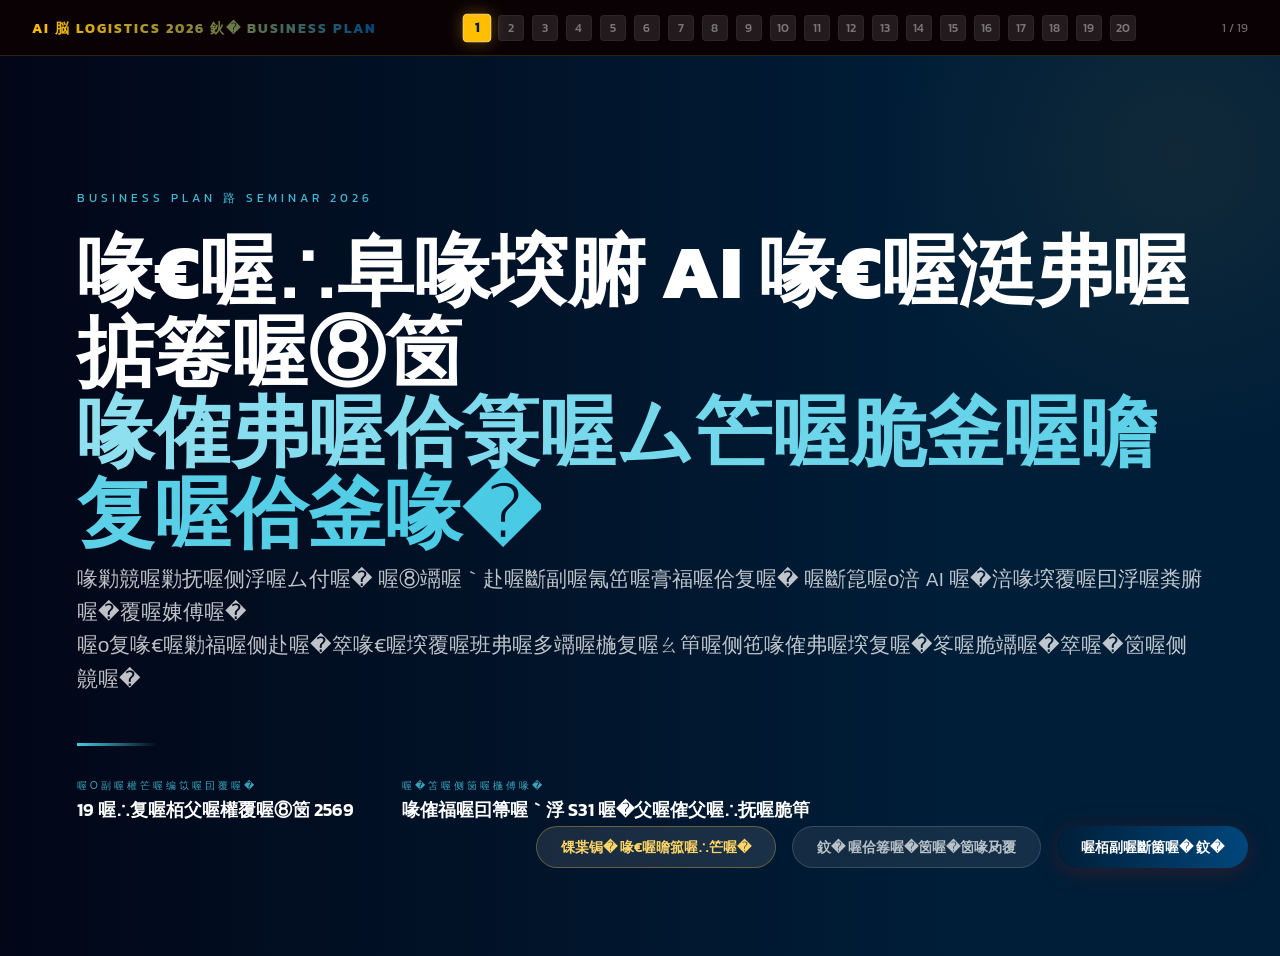
==== slide_index.html @ cb5b8efa "feat: sync slide 8 Top 10 Clients from AI_Logistics_Slide" ====
<!DOCTYPE html>
<html lang="th">

<head>
    <meta charset="UTF-8">
    <meta name="viewport" content="width=device-width, initial-scale=1.0">
    <title>Business Plan: AI x Logistics Seminar 2026</title>
    <link href="https://fonts.googleapis.com/css2?family=Kanit:wght@200;300;400;500;600;700;800;900&display=swap"
        rel="stylesheet">
    <script src="https://cdnjs.cloudflare.com/ajax/libs/Chart.js/4.4.0/chart.umd.min.js"></script>
    <link rel="stylesheet" href="styles.css?v=48">
</head>

<body oncontextmenu="event.preventDefault(); prevAction(); return false;">

    <!-- NAV -->
    <nav class="slide-nav">
        <div class="nav-logo">AI 脳 Logistics 2026 鈥� Business Plan</div>
        <div class="nav-dots" id="navDots"></div>
        <div class="slide-counter" id="slideCounter">1 / 19</div>
    </nav>

    <!-- SLIDES -->
    <div class="slides-container" id="slidesContainer">

        <!-- ========== SLIDE 1: INTRO COVER (CLEAN) ========== -->
        <div class="slide slide-cover active">
            <!-- Seamless Video Background Overlay -->
            <div class="video-bg-container">
                <video id="bg-video-1" class="cover-video" src="0305.mov" muted playsinline></video>
                <video id="bg-video-2" class="cover-video" src="0305.mov" muted playsinline></video>
                <div class="video-overlay"></div>
            </div>

            <div class="slide-content">
                <div class="cover-eyebrow">Business Plan 路 Seminar 2026</div>
                <h1 class="cover-title">
                    喙€喔∴阜喙堗腑 AI 喙€喔涏弗喔掂箞喔⑧笝<br>
                    <span class="highlight">喙傕弗喔佮箓喔ム笀喔脆釜喔曕复喔佮釜喙�</span>
                </h1>
                <p class="cover-subtitle">
                    喙勦競喔勦抚喔侧浮喔ム付喔� 喔⑧竵喔｀赴喔斷副喔氞笜喔膏福喔佮复喔� 喔斷箟喔о涪 AI 喔�涪喙堗覆喔囙浮喔粪腑喔�覆喔娻傅喔�<br>
                    喔о复喙€喔勦福喔侧赴喔�箤喙€喔堗覆喔班弗喔多竵喔椸复喔ㄠ笚喔侧竾喙傕弗喔堗复喔�笗喔脆竵喔�箤喔�笝喔侧竸喔�
                </p>
                <div class="cover-line"></div>
                <div class="cover-meta">
                    <div class="meta-item">
                        <span class="meta-label">喔о副喔權笀喔编笖喔囙覆喔�</span>
                        <span class="meta-value">19 喔∴复喔栢父喔權覆喔⑧笝 2569</span>
                    </div>
                    <div class="meta-item">
                        <span class="meta-label">喔�笘喔侧笝喔椸傅喙�</span>
                        <span class="meta-value">喙傕福喔囙箒喔｀浮 S31 喔�父喔傕父喔∴抚喔脆笚</span>
                    </div>
                </div>
            </div>
        </div>

        <!-- ========== SLIDE 2: COVER WITH SPEAKERS ========== -->
        <div class="slide slide-cover">
            <!-- Seamless Video Background Overlay -->
            <div class="video-bg-container">
                <video id="bg-video-3" class="cover-video" src="0305.mov" muted playsinline></video>
                <video id="bg-video-4" class="cover-video" src="0305.mov" muted playsinline></video>
                <div class="video-overlay"></div>
            </div>

            <!-- New Cover Visuals -->
            <div class="cover-visuals">
                <img src="all1-2.png" class="cover-all-speakers" alt="Speakers">
            </div>

            <div class="slide-content">
                <div class="cover-eyebrow">Business Plan 路 Seminar 2026</div>
                <h1 class="cover-title">
                    喙€喔∴阜喙堗腑 AI 喙€喔涏弗喔掂箞喔⑧笝<br>
                    <span class="highlight">喙傕弗喔佮箓喔ム笀喔脆釜喔曕复喔佮釜喙�</span>
                </h1>
                <p class="cover-subtitle">
                    <strong style="color: #ff4d4d;">喙€喔曕福喔掂涪喔∴笗喔编抚喙冟斧喙夃笧喔｀箟喔�浮 喔佮箞喔�笝喔椸傅喙堗竸喔膏笓喔堗赴喔栢腹喔佮箒喔椸笝喔椸傅喙�!</strong><br>
                    喙勦競喔勦抚喔侧浮喔ム副喔氞竵喔侧福喔椸赋喔囙覆喔權福喙堗抚喔∴竵喔编笟 AI 喔炧福喙夃腑喔∴竵喔侧福喔о复喙€喔勦福喔侧赴喔�箤喔椸复喔ㄠ笚喔侧竾喙傕弗喔堗复喔�笗喔脆竵喔�箤<br>
                    喔堗覆喔佮笢喔灌箟喙€喔娻傅喙堗涪喔о笂喔侧笉喔｀赴喔斷副喔氞箒喔權抚喔�笝喙夃覆喔傕腑喔囙笡喔｀赴喙€喔椸辅
                </p>
                <div class="cover-line"></div>
                <div class="cover-meta">
                    <div class="meta-item">
                        <span class="meta-label">喔о副喔權笀喔编笖喔囙覆喔�</span>
                        <span class="meta-value">19 喔∴复喔栢父喔權覆喔⑧笝 2569</span>
                    </div>
                    <div class="meta-item">
                        <span class="meta-label">喔�笘喔侧笝喔椸傅喙�</span>
                        <span class="meta-value">喙傕福喔囙箒喔｀浮 S31 喔�父喔傕父喔∴抚喔脆笚</span>
                    </div>
                    <div class="meta-item">
                        <span class="meta-label">喔｀腹喔涏箒喔氞笟</span>
                        <span class="meta-value">Onsite Full Day</span>
                    </div>
                    <div class="meta-item">
                        <span class="meta-label">喙€喔涏箟喔侧斧喔∴覆喔�</span>
                        <span class="meta-value">60 鈥� 100 喔勦笝</span>
                    </div>
                </div>
            </div>
        </div>

        <!-- ========== SLIDE 2: OVERVIEW ========== -->
        <div class="slide">
            <div class="slide-content">
                <div class="slide-num">03 / 19</div>
                <div class="section-badge"><span class="dot"></span>Executive Summary</div>
                <h2 class="slide-title">喔犩覆喔炧福喔о浮<span>喙傕竸喔｀竾喔佮覆喔�</span></h2>
                <p class="slide-desc">喔�副喔∴浮喔權覆 1 喔о副喔權箑喔曕箛喔� 喔о复喙€喔勦福喔侧赴喔�箤喙€喔堗覆喔班弗喔多竵 喔炧福喙夃腑喔∴弗喔囙浮喔粪腑喔椸赋 Workshop 喔傕腑喔囙笀喔｀复喔�</p>

                <div class="stats-row">
                    <div class="stat-card step-reveal">
                        <div class="stat-num">80</div>
                        <div class="stat-unit">喔勦笝</div>
                        <div class="stat-label">喙€喔涏箟喔侧斧喔∴覆喔⑧笢喔灌箟喙€喔傕箟喔侧福喙堗抚喔� (Base)</div>
                    </div>
                    <div class="stat-card step-reveal">
                        <div class="stat-num">3</div>
                        <div class="stat-unit">喔椸箞喔侧笝</div>
                        <div class="stat-label">喔о复喔椸涪喔侧竵喔｀箒喔ム赴喔佮腹喔｀腹喔溹腹喙夃箑喔娻傅喙堗涪喔о笂喔侧笉</div>
                    </div>
                    <div class="stat-card step-reveal">
                        <div class="stat-num" style="color:#7dd87d">106K</div>
                        <div class="stat-unit" style="color:#9de09d">喔氞覆喔�</div>
                        <div class="stat-label">喔佮赋喙勦福喔�父喔椸笜喔脆竸喔侧笖喔佮覆喔｀笓喙� (80 喔勦笝)</div>
                    </div>
                    <div class="stat-card step-reveal">
                        <div class="stat-num">~35</div>
                        <div class="stat-unit" style="color:#f0c96a">喔勦笝</div>
                        <div class="stat-label">喔堗父喔斷竸喔膏箟喔∴笚喔膏笝 (Break-even)</div>
                    </div>
                </div>

                <div class="cards-grid cards-2">
                    <div class="card step-reveal">
                        <span class="card-icon">馃幆</span>
                        <div class="card-title">喔о副喔曕笘喔膏笡喔｀赴喔�竾喔勦箤喔�弗喔编竵</div>
                        <ul class="styled">
                            <li>喙€喔曕福喔掂涪喔∴竸喔о覆喔∴笧喔｀箟喔�浮喔о竾喔佮覆喔｀箓喔ム笀喔脆釜喔曕复喔佮釜喙屶箘喔椸涪喔｀副喔氞浮喔粪腑 AI</li>
                            <li>喙€喔堗覆喔班弗喔多竵喔∴父喔∴浮喔�竾喔堗覆喔佮笢喔灌箟喔氞福喔脆斧喔侧福喔｀赴喔斷副喔氞釜喔灌竾 (喔溹腹喙夃箑喔娻傅喙堗涪喔о笂喔侧笉喔斷箟喔侧笝 Tech/EBCI)</li>
                            <li>喔�福喙夃覆喔囙福喔侧涪喙勦笖喙夃箒喔ム赴喔溹弗喔佮赋喙勦福喙€喔傕箟喔侧腑喔囙竸喙屶竵喔｀箒喔氞笟喔｀抚喔斷箑喔｀箛喔�</li>
                            <li>喔�福喙夃覆喔� Brand EBCI 喙冟斧喙夃箑喔涏箛喔權笢喔灌箟喔權赋喔斷箟喔侧笝 Tech Logistics</li>
                        </ul>
                    </div>
                    <div class="card step-reveal">
                        <span class="card-icon">鈿�</span>
                        <div class="card-title">喔堗父喔斷競喔侧涪喔�赋喔勦副喔� (Key Selling Points)</div>
                        <ul class="styled">
                            <li>喔｀抚喔∴釜喔膏笖喔⑧腑喔斷抚喔脆笚喔⑧覆喔佮福 3 喔椸箞喔侧笝: AI + Logistics + IT Exec</li>
                            <li>喙€喔｀傅喔⑧笝喔｀腹喙夃箑喔勦福喔粪箞喔�竾喔∴阜喔� AI 喙€喔娻复喔囙笡喔忇复喔氞副喔曕复 (Workshop)</li>
                            <li>Networking 喔勦父喔撪笭喔侧笧喔佮副喔氞竵喔ム父喙堗浮喔溹腹喙夃笟喔｀复喔�覆喔� Logistics</li>
                            <li>喔勦抚喔侧浮喙€喔�傅喙堗涪喔囙笗喙堗赋喔∴覆喔� (喔勦父喙夃浮喔椸父喔權箑喔｀箛喔о箑喔炧傅喔⑧竾 35 喔椸傅喙堗笝喔编箞喔�)</li>
                        </ul>
                    </div>
                </div>
            </div>
        </div>

        <!-- ========== SLIDE 3: MARKET DEMAND ========== -->
        <div class="slide">
            <div class="slide-content">
                <div class="slide-num">04 / 19</div>
                <div class="section-badge"><span class="dot"></span>Market Interest</div>
                <h2 class="slide-title">喔佮福喔班箒喔�竸喔о覆喔∴笗喔粪箞喔權笗喔编抚<span>喔傕腑喔� AI 喙冟笝喙勦笚喔�</span></h2>
                <p class="slide-desc">喙€喔∴阜喙堗腑 AI 喙勦浮喙堗箖喔娻箞喙€喔｀阜喙堗腑喔囙箘喔佮弗喔曕副喔� 喙佮笗喙堗箑喔涏箛喔權釜喔脆箞喔囙笚喔掂箞喔勦笝喙勦笚喔⑧箖喔�箟喔勦抚喔侧浮喔�笝喙冟笀喔�涪喙堗覆喔囙浮喔�覆喔ㄠ覆喔�</p>

                <div class="social-grid-4col">
                    <div class="step-reveal social-item img-col">
                        <img src="social_2.png" class="social-img-v" alt="Claude Cowork">
                    </div>
                    <div class="step-reveal social-item text-col">
                        <div class="social-stat small">馃敟 <span class="highlight">7.2K Shares</span></div>
                        <p class="small-p">喙€喔權阜喙夃腑喔�覆喙€喔堗覆喔班弗喔多竵 Agentic AI 喔椸傅喙堗竸喔權箘喔椸涪喔佮赋喔ム副喔囙箖喔�箟喔勦抚喔侧浮喔�笝喙冟笀喔�腹喔囙釜喔膏笖</p>
                    </div>
                    <div class="step-reveal social-item img-col">
                        <img src="social_1.png" class="social-img-v" alt="Jack Dorsey">
                    </div>
                    <div class="step-reveal social-item text-col">
                        <div class="social-stat small">馃搱 <span class="highlight">700+ Shares</span></div>
                        <p class="small-p">喔佮福喔班箒喔�競喙堗覆喔о笗喔佮竾喔侧笝 喙佮弗喔班竸喔о覆喔∴竵喔编竾喔о弗喙冟笝喔佮覆喔｀箖喔娻箟 AI 喙佮笚喔權竸喔�</p>
                    </div>
                </div>

                <div class="card step-reveal"
                    style="margin-top: 2rem; border-left: 4px solid var(--gold); background: rgba(212, 168, 67, 0.05);">
                    <div class="card-title">馃挕 喔氞笚喔о复喙€喔勦福喔侧赴喔�箤: 喙傕腑喔佮覆喔�箒喔ム赴喔勦抚喔侧浮喙€喔涏箛喔權箘喔涏箘喔斷箟</div>
                    <p class="card-text">喔⑧腑喔斷箒喔娻福喙屶笚喔掂箞喔�腹喔囙福喔班笖喔编笟 "Viral" 喙冟笝喔佮弗喔膏箞喔∴笜喔膏福喔佮复喔堗箒喔ム赴喙€喔椸竸喙傕笝喙傕弗喔⑧傅 喙€喔涏箛喔權箑喔勦福喔粪箞喔�竾喔⑧阜喔權涪喔编笝喔о箞喔�
                        **喔佮覆喔｀笀喔编笖喔�副喔∴浮喔權覆喙冟笝喔�副喔о競喙夃腑喔權傅喙夃腑喔⑧腹喙堗箖喔權笂喙堗抚喔囙笀喔编竾喔�抚喔班箑喔о弗喔侧笚喔掂箞喙€喔�浮喔侧赴喔�浮喔椸傅喙堗釜喔膏笖 (Right Timing)** 喙佮弗喔班浮喔掂竸喔о覆喔∴笗喙夃腑喔囙竵喔侧福
                        (Demand) 喔堗覆喔佮笗喔ム覆喔斷腑喔⑧箞喔侧竾喙佮笚喙夃笀喔｀复喔�</p>
                </div>
            </div>
        </div>

        <!-- ========== SLIDE 4: SPEAKER ========== -->
        <div class="slide" style="padding-top:1.5rem">
            <div class="slide-content">
                <div class="slide-num">05 / 19</div>
                <div class="section-badge"><span class="dot"></span>Speaker Line-up</div>
                <h2 class="slide-title">喔о复喔椸涪喔侧竵喔�<span>喔溹腹喙夃笚喔｀竾喔勦父喔撪抚喔膏笒喔�</span></h2>
                <p class="slide-desc">喔佮覆喔｀福喔о浮喔曕副喔о競喔�竾喔�父喔斷涪喔�笖喔溹腹喙夃箑喔娻傅喙堗涪喔о笂喔侧笉 3 喔∴复喔曕复: AI, 喙傕弗喔堗复喔�笗喔脆竵喔�箤 喙佮弗喔� 喙€喔椸竸喙傕笝喙傕弗喔⑧傅喔�竾喔勦箤喔佮福</p>

                <div class="cards-grid cards-3">
                    <!-- Speaker 1 -->
                    <div class="speaker-card primary step-reveal">
                        <div class="speaker-img-header">
                            <img src="tannop.png" alt="喔溹辅. 喔斷福. 喔樴福喔｀笓喔� 喔�覆喔｀傅喔炧福喔｀竸">
                        </div>
                        <div class="speaker-info">
                            <div>
                                <div class="speaker-name">喔溹辅. 喔斷福. 喔樴福喔｀笓喔� 喔�覆喔｀傅喔炧福喔｀竸</div>
                                <div class="speaker-title" style="color:var(--gold)">Keynote & Workshop Lead</div>
                            </div>
                            <div style="display:flex;gap:4px;flex-wrap:wrap">
                                <span class="tag tag-gold">AI Expert</span>
                                <span class="tag tag-green">Trained 30K+</span>
                            </div>
                            <ul class="styled" style="font-size:0.85rem">
                                <li>喔溹腹喙夃腑喔赤笝喔о涪喔佮覆喔� 喔ㄠ腹喔權涪喙屶笟喔｀复喔佮覆喔｀笚喔侧竾喔о复喔娻覆喔佮覆喔� 喔�.喔｀副喔囙釜喔脆笗</li>
                                <li>Ambassador AI Alliance Thailand</li>
                                <li>Gemini Certified Educator</li>
                            </ul>
                            <div class="compensation-reveal"
                                style="margin-top:auto;padding-top:1rem;border-top:1px solid rgba(255,255,255,0.1)">
                                <div class="comp-mask">
                                    <span style="display:flex;align-items:center;gap:6px;">馃敀 Hover to Reveal</span>
                                </div>
                                <div class="comp-content">
                                    <div style="font-size:0.75rem;color:rgba(255,255,255,0.4)">喔勦箞喔侧笗喔�笟喙佮笚喔權笧喔脆箑喔ㄠ俯</div>
                                    <div style="color:var(--gold-light);font-weight:700;font-size:1.1rem">25,000 喔氞覆喔�
                                    </div>
                                </div>
                            </div>
                        </div>
                    </div>

                    <!-- Speaker 2 -->
                    <div class="speaker-card step-reveal">
                        <div class="speaker-img-header">
                            <img src="speaker_sayan.png" alt="喔�. 喔�覆喔⑧副喔撪斧喙� 喔堗副喔權笚喔｀箤喔о复喔犩覆喔�抚喔囙辅喙�">
                        </div>
                        <div class="speaker-info">
                            <div>
                                <div class="speaker-name">喔�. 喔�覆喔⑧副喔撪斧喙� 喔堗副喔權笚喔｀箤喔о复喔犩覆喔�抚喔囙辅喙�</div>
                                <div class="speaker-title" style="color:#93c5fd">Logistics Guru</div>
                            </div>
                            <div style="display:flex;gap:4px;flex-wrap:wrap">
                                <span class="tag tag-blue">Logistics</span>
                                <span class="tag tag-blue">40+ Yrs Exp</span>
                            </div>
                            <ul class="styled" style="font-size:0.85rem">
                                <li>喔溹腹喙夃箑喔娻傅喙堗涪喔о笂喔侧笉喔佮复喔曕笗喔脆浮喔ㄠ副喔佮笖喔脆箤喔斷箟喔侧笝喙傕弗喔堗复喔�笗喔脆竵喔�箤</li>
                                <li>喔椸傅喙堗笡喔｀付喔佮俯喔侧腑喔侧抚喔膏箓喔�箒喔ム赴喔溹腹喙夃笟喔｀复喔�覆喔� EBCI</li>
                                <li>喔溹腹喙夃竸喔｀箞喔赤斧喔о腑喔斷箖喔權抚喔囙竵喔侧福喔權赋喙€喔傕箟喔�-喔�箞喔囙腑喔�竵喙勦笚喔�</li>
                            </ul>
                            <div class="compensation-reveal"
                                style="margin-top:auto;padding-top:1rem;border-top:1px solid rgba(255,255,255,0.1)">
                                <div class="comp-mask">
                                    <span style="display:flex;align-items:center;gap:6px;">馃敀 Hover to Reveal</span>
                                </div>
                                <div class="comp-content">
                                    <div style="font-size:0.75rem;color:rgba(255,255,255,0.4)">喔勦箞喔侧笗喔�笟喙佮笚喔權笧喔脆箑喔ㄠ俯</div>
                                    <div style="color:#9de09d;font-weight:700;font-size:1.1rem">N/A</div>
                                </div>
                            </div>
                        </div>
                    </div>

                    <!-- Speaker 3 -->
                    <div class="speaker-card step-reveal">
                        <div class="speaker-img-header" style="opacity: 0.5;">
                            <img src="speaker_tech.png" alt="To Be Confirmed">
                        </div>
                        <div class="speaker-info">
                            <div style="opacity: 0.6; text-align: center; margin: auto 0; padding: 2rem 0;">
                                <div class="speaker-name" style="font-size: 1.2rem; margin-bottom: 0.5rem;">[
                                    喔｀腑喔佮覆喔｀涪喔粪笝喔⑧副喔權抚喔脆笚喔⑧覆喔佮福 ]</div>
                                <div class="speaker-title" style="color:var(--gold)">To Be Confirmed</div>
                            </div>
                        </div>
                    </div>
                </div>

            </div>
        </div>

        <!-- ========== SLIDE 4: TARGET AUDIENCE ========== -->
        <div class="slide" style="padding-top:0.8rem">
            <div class="slide-content">
                <div class="slide-num">06 / 19</div>
                <div class="section-badge"><span class="dot"></span>Target Audience</div>
                <h2 class="slide-title">喔佮弗喔膏箞喔�<span>喙€喔涏箟喔侧斧喔∴覆喔�</span></h2>
                <p class="slide-desc" style="margin-bottom:0.8rem">喙冟竸喔｀竸喔粪腑喔勦笝喔椸傅喙堗竸喔о福喔∴覆喙佮弗喔班笧喔｀箟喔�浮喔堗箞喔侧涪喙€喔囙复喔權箑喔傕箟喔侧福喙堗抚喔�</p>

                <div class="two-col" style="gap:1rem">
                    <div>
                        <div class="cards-grid" style="gap:0.5rem">
                            <div class="card step-reveal" style="padding:0.7rem 1rem">
                                <div style="display:flex;justify-content:space-between;align-items:center">
                                    <div style="display:flex;align-items:center;gap:0.4rem">
                                        <span style="font-size:1.1rem">馃�</span>
                                        <div class="card-title" style="margin-bottom:0">Tier 1 鈥� 喙€喔涏箟喔侧斧喔∴覆喔⑧斧喔ム副喔�</div>
                                    </div>
                                    <span class="tag tag-gold">50%</span>
                                </div>
                                <ul class="styled" style="margin-top:0.2rem;font-size:0.78rem">
                                    <li>喔溹腹喙夃笀喔编笖喔佮覆喔�/喔�副喔о斧喔權箟喔侧竾喔侧笝 Logistics & Supply Chain</li>
                                    <li>Operations Manager, Warehouse Manager</li>
                                    <li>喔｀赴喔斷副喔� Management 喔�覆喔⑧父 30鈥�50 喔涏傅 喔∴傅喔�赋喔權覆喔堗笗喔编笖喔�复喔權箖喔�</li>
                                </ul>
                            </div>
                            <div class="card step-reveal" style="padding:0.7rem 1rem">
                                <div style="display:flex;justify-content:space-between;align-items:center">
                                    <div style="display:flex;align-items:center;gap:0.4rem">
                                        <span style="font-size:1.1rem">馃�</span>
                                        <div class="card-title" style="margin-bottom:0">Tier 2 鈥� 喙€喔涏箟喔侧斧喔∴覆喔⑧福喔�竾</div>
                                    </div>
                                    <span class="tag tag-gold">35%</span>
                                </div>
                                <ul class="styled" style="margin-top:0.2rem;font-size:0.78rem">
                                    <li>喙€喔堗箟喔侧競喔�竾喔樴父喔｀竵喔脆笀 SME 喙傕弗喔堗复喔�笗喔脆竵喔�箤 / Custom Broker</li>
                                    <li>喔炧笝喔编竵喔囙覆喔� Operation Logistics 喔椸傅喙堗笗喙夃腑喔囙竵喔侧福 Upskill</li>
                                </ul>
                            </div>
                            <div class="card step-reveal" style="padding:0.7rem 1rem">
                                <div style="display:flex;justify-content:space-between;align-items:center">
                                    <div style="display:flex;align-items:center;gap:0.4rem">
                                        <span style="font-size:1.1rem">馃�</span>
                                        <div class="card-title" style="margin-bottom:0">Tier 3 鈥� 喔佮弗喔膏箞喔∴釜喔權副喔氞釜喔權父喔�</div>
                                    </div>
                                    <span class="tag tag-gold">15%</span>
                                </div>
                                <ul class="styled" style="margin-top:0.2rem;font-size:0.78rem">
                                    <li>HR/Training Manager 喔氞福喔脆俯喔编笚 Logistics</li>
                                    <li>IT Manager / 喔權副喔佮抚喔脆箑喔勦福喔侧赴喔�箤喔傕箟喔�浮喔灌弗</li>
                                </ul>
                            </div>
                            <div class="card step-reveal" style="padding:0.7rem 1rem">
                                <div class="card-title" style="margin-bottom:0.2rem">馃摚 喔佮弗喔⑧父喔椸笜喙屶竵喔侧福喙€喔傕箟喔侧笘喔多竾 (Outreach)
                                </div>
                                <ul class="styled" style="margin-top:0.2rem;font-size:0.78rem">
                                    <li>Direct Sales 喔權赋喙€喔�笝喔�腑喔囙竸喙屶竵喔｀竸喔灌箞喔勦箟喔� B2B 喔傕腑喔� EBCI</li>
                                    <li>喙傕竼喔┼笓喔� Facebook & LinkedIn 喙€喔堗覆喔班竵喔ム父喙堗浮 Logistics</li>
                                    <li>喙冟笂喙夃箑喔勦福喔粪腑喔傕箞喔侧涪喔傕腑喔� 喔�.喔�覆喔⑧副喔撪斧喙� 喙佮弗喔� 喔斷福.喔樴福喔｀笓喔�</li>
                                </ul>
                            </div>
                        </div>
                    </div>

                    <div>
                        <div class="chart-box step-reveal"
                            style="padding:1.5rem;margin-bottom:0.6rem;height:100%;display:flex;flex-direction:column;justify-content:center;align-items:center;text-align:center;">
                            <div class="chart-title" style="margin-bottom:0.8rem;text-align:center;width:100%;">
                                喔�副喔斷釜喙堗抚喔權竵喔ム父喙堗浮喙€喔涏箟喔侧斧喔∴覆喔�</div>
                            <div class="chart-wrapper"
                                style="height:350px;width:100%;display:flex;justify-content:center;align-items:center;">
                                <canvas id="audiencePieChart"></canvas>
                            </div>
                        </div>
                    </div>
                </div>
            </div>
        </div>

        <!-- ========== SLIDE 7 (NEW): INVITED BRAND OWNERS ========== -->
        <div class="slide" style="padding-top:0.8rem">
            <div class="slide-content">
                <div class="slide-num">07 / 19</div>
                <div class="section-badge"><span class="dot"></span>Special Guests & Networking</div>
                <h2 class="slide-title">喙佮競喔佮福喔编笟喙€喔娻复喔�<span>喙€喔堗箟喔侧競喔�竾喙佮笟喔｀笝喔斷箤</span></h2>
                <p class="slide-desc" style="margin-bottom:0.8rem">喙€喔娻复喔嵿笢喔灌箟喔權赋喔樴父喔｀竵喔脆笀喔｀赴喔斷副喔氞箒喔權抚喔�笝喙夃覆喔∴覆喔｀箞喔о浮喔�副喔∴浮喔權覆
                    喙€喔炧复喙堗浮喔勦抚喔侧浮喔權箞喔侧箑喔娻阜喙堗腑喔栢阜喔� 喙佮弗喔班釜喔｀箟喔侧竾喙傕腑喔佮覆喔�笚喔侧竾喔樴父喔｀竵喔脆笀</p>

                <div class="two-col" style="gap:1.2rem">
                    <div>
                        <!-- Featured Guest: Rawit -->
                        <div class="card step-reveal"
                            style="padding:1rem 1.2rem;border-left:4px solid var(--gold);background:rgba(212,168,67,0.06);margin-bottom:0.8rem">
                            <div style="display:flex;align-items:center;gap:0.5rem;margin-bottom:0.5rem">
                                <span style="font-size:1.4rem">馃専</span>
                                <div class="card-title"
                                    style="margin-bottom:0;color:var(--gold-light);font-size:1.05rem">Featured Guest 鈥�
                                    喙€喔涏箟喔侧斧喔∴覆喔⑧斧喔ム副喔�</div>
                            </div>
                            <div style="display:flex;gap:1.5rem;align-items:flex-start">
                                <!-- Images Container -->
                                <div style="display:flex;flex-direction:column;gap:0.8rem;flex-shrink:0">
                                    <div
                                        style="width:160px;height:100px;border-radius:12px;overflow:hidden;border:2px solid var(--gold);box-shadow:0 8px 16px rgba(0,0,0,0.5)">
                                        <img src="assets/rawit_photo.jpg" alt="喔勦父喔撪福喔о复喔 喔覆喔嵿腑喔膏笗喔覆喔赴" class="zoomable-img"
                                            style="width:100%;height:100%;object-fit:cover;object-position:center 20%;cursor:pointer;transition:transform 0.3s;"
                                            onclick="openImageModal(this.src, this.alt)"
                                            onmouseover="this.style.transform='scale(1.05)'"
                                            onmouseout="this.style.transform='scale(1)'">
                                    </div>
                                    <div
                                        style="width:160px;height:100px;border-radius:12px;overflow:hidden;border:2px solid rgba(255,255,255,0.2)">
                                        <img src="assets/srichand_product.png" alt="Srichand Powder"
                                            class="zoomable-img"
                                            style="width:100%;height:100%;object-fit:cover;object-position:center;cursor:pointer;transition:transform 0.3s;"
                                            onclick="openImageModal(this.src, this.alt)"
                                            onmouseover="this.style.transform='scale(1.05)'"
                                            onmouseout="this.style.transform='scale(1)'">
                                    </div>
                                </div>
                                <!-- Text Info -->
                                <div style="padding-top:0.4rem">
                                    <div
                                        style="font-family:'Kanit',sans-serif;font-weight:700;font-size:1.15rem;margin-bottom:0.2rem">
                                        喔勦父喔撪福喔о复喔 喔覆喔嵿腑喔膏笗喔覆喔赴</div>
                                    <div style="font-size:0.85rem;color:var(--gold-light);margin-bottom:0.6rem">CEO &
                                        喙€喔堗箟喔侧競喔竾喙佮笟喔｀笝喔斷箤 喔ㄠ福喔掂笀喔编笝喔椸福喙 (Srichand) | 喔炧腑喔斷箒喔勦釜喔曕箤 Mission To The Moon</div>
                                    <ul class="styled" style="font-size:0.82rem;line-height:1.6">
                                        <li>喔笝喙冟笀喔斷箟喔侧笝 AI 喙佮弗喔 Tech 喔涪喙堗覆喔囙浮喔侧竵 喔∴傅 Content 喔笝喔椸笝喔侧箑喔｀阜喙堗腑喔 AI 喙€喔浮喔</li>
                                        <li>喔ㄠ福喔掂笀喔编笝喔椸福喙屶竵喔｀赴喔堗覆喔⑧釜喔脆笝喔勦箟喔侧笚喔编箞喔о笡喔｀赴喙€喔椸辅 喔堗赋喙€喔涏箛喔權笡喔｀赴喔⑧父喔佮笗喙屶箖喔娻箟 AI Logistics</li>
                                        <li>喔∴傅喔溹腹喙夃笗喔脆笖喔曕覆喔∴箑喔佮复喔 1 喔ム箟喔侧笝喔勦笝 喔娻箞喔о涪喔福喙夃覆喔囙竵喔｀赴喙佮釜喙傕笡喔｀箓喔∴笚喔囙覆喔權箘喔斷箟喔∴斧喔侧辅喔侧弗</li>
                                    </ul>
                                </div>
                            </div>
                        </div>

                        <!-- Tier 1: Large Brands -->
                        <div class="card step-reveal" style="padding:0.8rem 1rem;margin-bottom:0.6rem">
                            <div style="display:flex;align-items:center;gap:0.4rem;margin-bottom:0.4rem">
                                <span style="font-size:1rem">馃彚</span>
                                <div class="card-title" style="margin-bottom:0;font-size:0.9rem">Tier 1 鈥
                                    喙€喔堗箟喔侧競喔竾喙佮笟喔｀笝喔斷箤喔傕笝喔侧笖喙冟斧喔嵿箞</div>
                            </div>
                            <div style="display:grid;grid-template-columns:1fr 1fr;gap:0.5rem">
                                <div
                                    style="background:rgba(255,255,255,0.03);border:1px solid rgba(255,255,255,0.08);border-radius:8px;padding:0.5rem 0.7rem">
                                    <div style="font-weight:600;font-size:0.82rem">喔勦父喔撪笗喔编笝 喔犩覆喔竵喔｀笝喔椸傅</div>
                                    <div style="font-size:0.7rem;color:#93c5fd">SHIPPOP</div>
                                    <div style="font-size:0.68rem;color:rgba(255,255,255,0.5)">Tech Logistics 路 Shipping
                                        Aggregator</div>
                                </div>
                                <div
                                    style="background:rgba(255,255,255,0.03);border:1px solid rgba(255,255,255,0.08);border-radius:8px;padding:0.5rem 0.7rem">
                                    <div style="font-weight:600;font-size:0.82rem">喔勦父喔撪笓喔编笎喔о父喔掄复 喔炧付喔囙箑喔堗福喔脆笉喔炧竾喔ㄠ箤</div>
                                    <div style="font-size:0.7rem;color:#93c5fd">500 TukTuks / Ookbee</div>
                                    <div style="font-size:0.68rem;color:rgba(255,255,255,0.5)">Tech Startup 路 喔笝喙冟笀 AI
                                        Disruption</div>
                                </div>
                            </div>
                        </div>
                    </div>

                    <!-- Right Column: Benefits -->
                    <div>
                        <div class="card step-reveal"
                            style="padding:1rem 1.2rem;border-top:3px solid var(--gold);margin-bottom:0.8rem">
                            <div style="display:flex;align-items:center;gap:0.5rem;margin-bottom:0.6rem">
                                <span style="font-size:1.3rem">馃弳</span>
                                <div class="card-title" style="margin-bottom:0;color:var(--gold-light)">
                                    喔椸赋喙勦浮喔曕箟喔竾喙€喔娻复喔嵿箑喔堗箟喔侧競喔竾喙佮笟喔｀笝喔斷箤?</div>
                            </div>
                            <ul class="styled" style="font-size:0.82rem">
                                    喔溹腹喙夃箑喔傕箟喔侧福喙堗抚喔∴笀喔班箘喔斷箟 Networking 喔佮副喔氞箑喔堗箟喔侧競喔�竾喔樴父喔｀竵喔脆笀喔曕副喔о笀喔｀复喔�</li>
                                <li><strong style="color:var(--gold-light)">Content 喔椸傅喙堗競喔侧涪喙勦笖喙�</strong> 鈥� 喔犩覆喔� / Quote /
                                    Story 喔傕腑喔囙箑喔堗箟喔侧競喔�竾喙佮笟喔｀笝喔斷箤 喔權赋喙勦笡喙冟笂喙夃箓喔涏福喙傕浮喔椸竸喔｀副喙夃竾喔栢副喔斷箘喔涏箘喔斷箟</li>
                                <li><strong style="color:var(--gold-light)">喔曕箞喔�涪喔�笖喔�副喔∴浮喔權覆喔勦福喔编箟喔囙笗喙堗腑喙勦笡</strong> 鈥�
                                    喔栢箟喔侧竸喔｀副喙夃竾喔權傅喙夃浮喔掂箑喔堗箟喔侧競喔�竾喙佮笟喔｀笝喔斷箤喔∴覆喔｀箞喔о浮 喔勦福喔编箟喔囙笘喔编笖喙勦笡喔堗赴喙€喔娻复喔嵿竾喙堗覆喔⑧競喔多箟喔�</li>
                            </ul>父喙堗浮喙€喔涏箟喔侧斧喔∴覆喔⑧箖喔�浮喙�</li>
                                <li><strong style="color:var(--gold-light)">喔�福喙夃覆喔� Network 喔勦父喔撪笭喔侧笧</strong> 鈥�
                                    喔溹腹喙夃箑喔傕箟喔侧福喙堗抚喔∴笀喔班箘喔斷箟 Networking 喔佮副喔氞箑喔堗箟喔侧競喔�竾喔樴父喔｀竵喔脆笀喔曕副喔о笀喔｀复喔�</li>
                                <li><strong style="color:var(--gold-light)">Content 喔椸傅喙堗競喔侧涪喙勦笖喙�</strong> 鈥� 喔犩覆喔� / Quote /
                                    Story 喔傕腑喔囙箑喔堗箟喔侧競喔�竾喙佮笟喔｀笝喔斷箤 喔權赋喙勦笡喙冟笂喙夃箓喔涏福喙傕浮喔椸竸喔｀副喙夃竾喔栢副喔斷箘喔涏箘喔斷箟</li>
                                <li><strong style="color:var(--gold-light)">喔曕箞喔�涪喔�笖喔�副喔∴浮喔權覆喔勦福喔编箟喔囙笗喙堗腑喙勦笡</strong> 鈥�
                                    喔栢箟喔侧竸喔｀副喙夃竾喔權傅喙夃浮喔掂箑喔堗箟喔侧競喔�竾喙佮笟喔｀笝喔斷箤喔∴覆喔｀箞喔о浮 喔勦福喔编箟喔囙笘喔编笖喙勦笡喔堗赴喙€喔娻复喔嵿竾喙堗覆喔⑧競喔多箟喔�</li>
=======
                                    <div style="font-size:0.7rem;color:#93c5fd">SH                            <thead>
                                <tr>
                                    <th style="width:10%; text-align:center;">喔�副喔權笖喔编笟</th>
                                    <th style="width:50%;">喔｀覆喔⑧笂喔粪箞喔�笟喔｀复喔┼副喔�</th>
                                    <th style="width:25%; text-align:right;">喔⑧腑喔斷笅喔粪箟喔� (喔氞覆喔�)</th>
                                    <th style="width:15%; text-align:right;">喔�副喔斷釜喙堗抚喔�</th>
                                </tr>
                            </thead>
                            <tbody>
                                <tr><td style="text-align:center; color:var(--gold-light);">1</td><td style="font-weight:600;">喔氞福喔脆俯喔编笚 喔涏腹喔權笅喔掂箑喔∴笝喔曕箤喔權竸喔｀斧喔ム抚喔� 喔堗赋喔佮副喔� (喔∴斧喔侧笂喔�)</td><td style="text-align:right;">1,331,000.00</td><td style="text-align:right; color:#9de09d;">43.37%</td></tr>
                                <tr><td style="text-align:center; color:var(--gold-light);">2</td><td style="font-weight:600;">JOHNSON & JOHNSON PTE. LTD.</td><td style="text-align:right;">612,000.00</td><td style="text-align:right; color:#9de09d;">19.94%</td></tr>
                                <tr><td style="text-align:center; color:var(--gold-light);">3</td><td style="font-weight:600;">喔氞福喔脆俯喔编笚 喔�复喔權笚喔｀傅 喔勦抚喔�弗喔脆笗喔掂箟 喙傕弗喔堗复喔�笗喔脆竵喔�箤 喔堗赋喔佮副喔�</td><td style="text-align:right;">230,200.00</td><td style="text-align:right; color:#9de09d;">7.50%</td></tr>
                                <tr><td style="text-align:center; color:var(--gold-light);">4</td><td style="font-weight:600;">喔氞福喔脆俯喔编笚 喙€喔�箑喔權腑喔�釜 ( 喔涏福喔班箑喔椸辅喙勦笚喔�) 喔堗赋喔佮副喔�</td><td style="text-align:right;">218,757.00</td><td style="text-align:right; color:#9de09d;">7.13%</td></tr>
                                <tr><td style="text-align:center; color:var(--gold-light);">5</td><td style="font-weight:600;">JOHNSON & JOHNSON (THAILAND) LTD.</td><td style="text-align:right;">113,050.00</td><td style="text-align:right; color:#9de09d;">3.68%</td></tr>
                                <tr><td style="text-align:center; color:var(--gold-light);">6</td><td style="font-weight:600;">喔氞福喔脆俯喔编笚 喔⑧腹喙€喔權傅喙堗涪喔� 喔涏复喙傕笗喔｀箑喔勦浮喔脆竸喔�弗 喔堗赋喔佮副喔� (喔∴斧喔侧笂喔�)</td><td style="text-align:right;">59,700.00</td><td style="text-align:right; color:#9de09d;">1.95%</td></tr>
                                <tr><td style="text-align:center; color:var(--gold-light);">7</td><td style="font-weight:600;">喔氞福喔脆俯喔编笚 喔勦复喔о竸喔脆抚喙佮腑喔� 喔佮福喔膏箠喔� 喔堗赋喔佮副喔�</td><td style="text-align:right;">56,600.00</td><td style="text-align:right; color:#9de09d;">1.84%</td></tr>
                                <tr><td style="text-align:center; color:var(--gold-light);">8</td><td style="font-weight:600;">喔氞福喔脆俯喔编笚 喔樴笝喔侧抚喔编笜喔權箤喔�父喔曕釜喔侧斧喔佮福喔｀福喔� 喔堗赋喔佮副喔�</td><td style="text-align:right;">50,052.40</td><td style="text-align:right; color:#9de09d;">1.63%</td></tr>
                                <tr><td style="text-align:center; color:var(--gold-light);">9</td><td style="font-weight:600;">喔氞福喔脆俯喔编笚 喔�复喔∴箓喔佮箟喙佮笧喙囙竸 喔勦腑喔｀箤喔涏腑喔｀箤喙€喔｀笂喔编箞喔� 喔堗赋喔佮副喔�</td><td style="text-align:right;">46,200.00</td><td style="text-align:right; color:#9de09d;">1.51%</td></tr>
                                <tr><td style="text-align:center; color:var(--gold-light);">10</td><td style="font-weight:600;">喔氞福喔脆俯喔编笚 喙€喔� 喙€喔� 喔炧弗喔侧釜喔椸箤 喔堗赋喔佮副喔� (喔∴斧喔侧笂喔�)</td><td style="text-align:right;">33,200.00</td><td style="text-align:right; color:#9de09d;">1.08%</td></tr>
                            </tbody>
                            <tfoot>
                                <tr style="border-top: 2px solid rgba(255,255,255,0.2); font-weight:700;">
                                    <td colspan="2" style="text-align:right; color:var(--gold-light); padding-top:0.8rem;">喔｀抚喔� (Total)</td>
                                    <td style="text-align:right; color:var(--gold-light); padding-top:0.8rem;">2,750,759.40</td>
                                    <td style="text-align:right; color:var(--gold-light); padding-top:0.8rem;"></td>
                                </tr>
                            </tfoot>
                        </table>l Media 喔椸傅喙堗釜喔侧浮喔侧福喔栢笂喙堗抚喔⑧箓喔涏福喙傕浮喔椸竾喔侧笝喙勦笡喔⑧副喔囙竵喔ム父喙堗浮喙€喔涏箟喔侧斧喔∴覆喔⑧箖喔�浮喙�</li>
                                <li><strong style="color:var(--gold-light)">喔�福喙夃覆喔� Network 喔勦父喔撪笭喔侧笧</strong> 鈥� 喔溹腹喙夃箑喔傕箟喔侧福喙堗抚喔∴笀喔班箘喔斷箟 Networking 喔佮副喔氞箑喔堗箟喔侧競喔�竾喔樴父喔｀竵喔脆笀喔曕副喔о笀喔｀复喔�</li>
                                <li><strong style="color:var(--gold-light)">Content 喔椸傅喙堗競喔侧涪喙勦笖喙�</strong> 鈥� 喔犩覆喔� / Quote / Story 喔傕腑喔囙箑喔堗箟喔侧競喔�竾喙佮笟喔｀笝喔斷箤 喔權赋喙勦笡喙冟笂喙夃箓喔涏福喙傕浮喔椸竸喔｀副喙夃竾喔栢副喔斷箘喔涏箘喔斷箟</li>
                                <li><strong style="color:var(--gold-light)">喔曕箞喔�涪喔�笖喔�副喔∴浮喔權覆喔勦福喔编箟喔囙笗喙堗腑喙勦笡</strong> 鈥� 喔栢箟喔侧竸喔｀副喙夃竾喔權傅喙夃浮喔掂箑喔堗箟喔侧競喔�竾喙佮笟喔｀笝喔斷箤喔∴覆喔｀箞喔о浮 喔勦福喔编箟喔囙笘喔编笖喙勦笡喔堗赴喙€喔娻复喔嵿竾喙堗覆喔⑧競喔多箟喔�</li>
>>>>>>> Stashed changes
                            </ul>
                        </div>

                        <div class="card step-reveal"
                            style="padding:0.8rem 1rem;border-left:4px solid #9de09d;background:rgba(46,160,67,0.06)">
                            <div class="card-title" style="margin-bottom:0.3rem;color:#9de09d">馃挕 喙佮笝喔о笚喔侧竾喔佮覆喔｀箑喔娻复喔�</div>
                            <ul class="styled" style="font-size:0.78rem">
                                <li>喙€喔娻复喔嵿箑喔傕箟喔侧福喙堗抚喔∴箑喔涏箛喔� <strong>VIP Guest</strong> 喙勦浮喙堗箑喔�傅喔⑧竸喙堗覆喙冟笂喙夃笀喙堗覆喔�</li>
                                <li>喙冟斧喙夃笚喔掂箞喔權副喙堗竾 <strong>Front Row</strong> + Welcome Pack 喔炧复喙€喔ㄠ俯</li>
                                <li>喙€喔娻复喔嵿福喙堗抚喔� <strong>Panel Discussion</strong> 喙佮弗喔佮箑喔涏弗喔掂箞喔⑧笝喔∴父喔∴浮喔�竾 AI 喔佮副喔氞笜喔膏福喔佮复喔�</li>
                                <li>喔傕腑 <strong>Quote / Testimonial</strong> 喔�弗喔编竾喔囙覆喔權箑喔炧阜喙堗腑喙冟笂喙夃箓喔涏福喙傕浮喔椸竸喔｀副喙夃竾喔曕箞喔�箘喔�</li>
                                <li>喙冟笂喙� Connection 喔傕腑喔囙抚喔脆笚喔⑧覆喔佮福 (喔斷福.喔樴福喔｀笓喔� / 喔�.喔�覆喔⑧副喔撪斧喙�) 喙冟笝喔佮覆喔｀笗喔脆笖喔曕箞喔�</li>
                            </ul>
                        </div>

                        <div class="card step-reveal"
                            style="padding:0.8rem 1rem;margin-top:0.6rem;text-align:center;border-color:rgba(212,168,67,0.3);background:rgba(212,168,67,0.05)">
                            <div
                                style="font-size:0.75rem;color:rgba(255,255,255,0.4);letter-spacing:2px;margin-bottom:0.3rem">
                                GOAL</div>
                            <div
                                style="font-family:'Kanit',sans-serif;font-weight:700;font-size:1.8rem;color:var(--gold-light)">
                                3 鈥� 5</div>
                            <div style="font-size:0.85rem;color:rgba(255,255,255,0.7)">喙€喔堗箟喔侧競喔�竾喙佮笟喔｀笝喔斷箤 / VIP Guests
                                喔曕箞喔�竸喔｀副喙夃竾</div>
                        </div>
                    </div>
                </div>
            </div>
        </div>

        
        <!-- ========== SLIDE 8 (NEW): TOP 10 CLIENTS ========== -->
        <div class="slide" style="padding-top:1.5rem">
            <div class="slide-content">
                <div class="slide-num">08 / 19</div>
                <div class="section-badge"><span class="dot"></span>Corporate Clients</div>
                <h2 class="slide-title">喔佮弗喔膏箞喔∴弗喔灌竵喔勦箟喔�<span>喔�竾喔勦箤喔佮福 TOP 10</span></h2>
                <p class="slide-desc" style="margin-bottom:1.5rem">喙€喔涏箟喔侧斧喔∴覆喔⑧斧喔ム副喔佮箖喔權竵喔侧福喙€喔娻复喔嵿箑喔傕箟喔侧福喙堗抚喔∴釜喔编浮喔∴笝喔� (Corporate Tickets) 喔堗覆喔佮笎喔侧笝喔ム腹喔佮竸喙夃覆喔涏副喔堗笀喔膏笟喔编笝喔傕腑喔� EBCI</p>

                <div class="cards-grid cards-2" style="gap:2rem">
                    <div class="card step-reveal" style="padding:0; overflow:hidden; border-top: 3px solid var(--gold);">
                        <table class="data-table" style="width:100%; margin:0;">
                            <thead>
                                <tr>
                                    <th style="width:10%; text-align:center;">喔�副喔權笖喔编笟</th>
                                    <th style="width:50%;">喔｀覆喔⑧笂喔粪箞喔�笟喔｀复喔┼副喔�</th>
                                    <th style="width:25%; text-align:right;">喔⑧腑喔斷笅喔粪箟喔� (喔氞覆喔�)</th>
                                    <th style="width:15%; text-align:right;">喔�副喔斷釜喙堗抚喔�</th>
                                </tr>
                            </thead>
                            <tbody>
                                <tr><td style="text-align:center; color:var(--gold-light);">1</td><td style="font-weight:600;">喔氞福喔脆俯喔编笚 喔涏腹喔權笅喔掂箑喔∴笝喔曕箤喔權竸喔｀斧喔ム抚喔� 喔堗赋喔佮副喔� (喔∴斧喔侧笂喔�)</td><td style="text-align:right;">1,331,000.00</td><td style="text-align:right; color:#9de09d;">43.37%</td></tr>
                                <tr><td style="text-align:center; color:var(--gold-light);">2</td><td style="font-weight:600;">JOHNSON & JOHNSON PTE. LTD.</td><td style="text-align:right;">612,000.00</td><td style="text-align:right; color:#9de09d;">19.94%</td></tr>
                                <tr><td style="text-align:center; color:var(--gold-light);">3</td><td style="font-weight:600;">喔氞福喔脆俯喔编笚 喔�复喔權笚喔｀傅 喔勦抚喔�弗喔脆笗喔掂箟 喙傕弗喔堗复喔�笗喔脆竵喔�箤 喔堗赋喔佮副喔�</td><td style="text-align:right;">230,200.00</td><td style="text-align:right; color:#9de09d;">7.50%</td></tr>
                                <tr><td style="text-align:center; color:var(--gold-light);">4</td><td style="font-weight:600;">喔氞福喔脆俯喔编笚 喙€喔�箑喔權腑喔�腑喔� ( 喔涏福喔班箑喔椸辅喙勦笚喔�) 喔堗赋喔佮副喔�</td><td style="text-align:right;">218,757.00</td><td style="text-align:right; color:#9de09d;">7.13%</td></tr>
                                <tr><td style="text-align:center; color:var(--gold-light);">5</td><td style="font-weight:600;">JOHNSON & JOHNSON (THAILAND) LTD.</td><td style="text-align:right;">113,050.00</td><td style="text-align:right; color:#9de09d;">3.68%</td></tr>
                                <tr><td style="text-align:center; color:var(--gold-light);">6</td><td style="font-weight:600;">喔氞福喔脆俯喔编笚 喔⑧腹喙€喔權傅喙堗涪喔� 喔涏复喙傕笗喔｀箑喔勦浮喔掂竸喔�弗 喔堗赋喔佮副喔� (喔∴斧喔侧笂喔�)</td><td style="text-align:right;">59,700.00</td><td style="text-align:right; color:#9de09d;">1.95%</td></tr>
                                <tr><td style="text-align:center; color:var(--gold-light);">7</td><td style="font-weight:600;">喔氞福喔脆俯喔编笚 喔勦复喔о竸喔脆抚喙佮腑喔� 喔佮福喔膏箠喔� 喔堗赋喔佮副喔�</td><td style="text-align:right;">56,600.00</td><td style="text-align:right; color:#9de09d;">1.84%</td></tr>
                                <tr><td style="text-align:center; color:var(--gold-light);">8</td><td style="font-weight:600;">喔氞福喔脆俯喔编笚 喔樴笝喔侧抚喔编笜喔權箤喔�父喔曕釜喔侧斧喔佮福喔｀浮 喔堗赋喔佮副喔�</td><td style="text-align:right;">50,052.40</td><td style="text-align:right; color:#9de09d;">1.63%</td></tr>
                                <tr><td style="text-align:center; color:var(--gold-light);">9</td><td style="font-weight:600;">喔氞福喔脆俯喔编笚 喔�复喔∴箓喔佮箟喙佮笧喙囙竸 喔勦腑喔｀箤喔涏腑喔｀箤喙€喔｀笂喔编箞喔� 喔堗赋喔佮副喔�</td><td style="text-align:right;">46,200.00</td><td style="text-align:right; color:#9de09d;">1.51%</td></tr>
                                <tr><td style="text-align:center; color:var(--gold-light);">10</td><td style="font-weight:600;">喔氞福喔脆俯喔编笚 喙€喔� 喙€喔� 喔炧弗喔侧釜喔椸箤 喔堗赋喔佮副喔� (喔∴斧喔侧笂喔�)</td><td style="text-align:right;">33,200.00</td><td style="text-align:right; color:#9de09d;">1.08%</td></tr>
                            </tbody>
                            <tfoot>
                                <tr style="border-top: 2px solid rgba(255,255,255,0.2); font-weight:700;">
                                    <td colspan="2" style="text-align:right; color:var(--gold-light); padding-top:0.8rem;">喔｀抚喔� (Total)</td>
                                    <td style="text-align:right; color:var(--gold-light); padding-top:0.8rem;">2,750,759.40</td>
                                    <td style="text-align:right; color:var(--gold-light); padding-top:0.8rem;"></td>
                                </tr>
                            </tfoot>
                        </table>
                    </div>
                    
                    <div style="display:flex; flex-direction:column; gap:1.2rem;">
                        <div class="card step-reveal" style="padding:1.5rem; border-left:4px solid var(--gold); background:rgba(212,168,67,0.06)">
                            <div style="display:flex;align-items:center;gap:0.5rem;margin-bottom:0.5rem">
                                <span style="font-size:1.5rem">馃幆</span>
                                <div class="card-title" style="margin-bottom:0;color:var(--gold-light);font-size:1.1rem">喙傕腑喔佮覆喔�笚喔侧竾喔佮覆喔｀競喔侧涪 (B2B Tickets)</div>
                            </div>
                            <ul class="styled" style="font-size:0.9rem; line-height:1.7;">
                                <li>喔佮弗喔膏箞喔∴笟喔｀复喔┼副喔椸箑喔�弗喙堗覆喔權傅喙夃箑喔涏箛喔權弗喔灌竵喔勦箟喔侧福喔班笖喔编笟 <strong>Top 10 喔傕腑喔� EBCI</strong> 喔椸傅喙堗浮喔掂竸喔о覆喔∴釜喔编浮喔炧副喔權笜喙屶腑喔编笝喔斷傅喔�涪喔灌箞喙佮弗喙夃抚</li>
                                <li>喔勦复喔斷箑喔涏箛喔權釜喔编笖喔�箞喔о笝喔⑧腑喔斷競喔侧涪喔｀抚喔∴竵喔о箞喔� <strong>81.63%</strong> 喔傕腑喔囙笧喔�福喙屶笗喔ム腹喔佮竸喙夃覆喔椸副喙夃竾喔�浮喔� (喔�箟喔侧竾喔�复喔囙競喙夃腑喔∴腹喔ム笟喔编笉喔娻傅)</li>
                                <li>喔∴傅喔佮赋喔ム副喔囙笅喔粪箟喔�釜喔灌竾 喔�覆喔∴覆喔｀笘喙€喔�笝喔�競喔侧涪喙佮笧喙囙竵喙€喔佮笀 <strong>Corporate Ticket (喔嬥阜喙夃腑 3 喙佮笘喔� 1)</strong> 喙勦笖喙夃竾喙堗覆喔⑧競喔多箟喔�</li>
                                <li>喔炧笝喔编竵喔囙覆喔權箖喔權腑喔囙竸喙屶竵喔｀浮喔掂笀喔赤笝喔о笝喔∴覆喔� 喙佮弗喔班笀喔赤箑喔涏箛喔權笗喙夃腑喔囙箑喔｀傅喔⑧笝喔｀腹喙夃箑喔勦福喔粪箞喔�竾喔∴阜喔� AI 喙€喔炧阜喙堗腑喙€喔炧复喙堗浮喔涏福喔班釜喔脆笚喔樴复喔犩覆喔炧竵喔侧福喔椸赋喔囙覆喔權箖喔權釜喔侧涪喔囙覆喔� Logistics</li>
                            </ul>
                        </div>

                        <div class="card step-reveal" style="padding:1.5rem; border-left:4px solid #9de09d; background:rgba(46,160,67,0.06)">
                            <div class="card-title" style="margin-bottom:0.5rem;color:#9de09d;font-size:1.1rem">馃挕 喔佮弗喔⑧父喔椸笜喙屶竵喔侧福喙€喔娻复喔嵿箑喔傕箟喔侧福喙堗抚喔�</div>
                            <ul class="styled" style="font-size:0.9rem; line-height:1.7;">
                                <li>喙冟笂喙� <strong>喔椸傅喔� Account Executive (AE)</strong> 喔�福喔粪腑喔溹腹喙夃笟喔｀复喔�覆喔｀笚喔掂箞喔斷腹喙佮弗喔ム腹喔佮竸喙夃覆喔｀覆喔⑧笝喔编箟喔權箚 喔曕复喔斷笗喙堗腑喔椸覆喔氞笚喔侧浮喙傕笖喔⑧笗喔｀竾</li>
                                <li>喔權赋喙€喔�笝喔�竸喔о覆喔∴竸喔膏箟喔∴竸喙堗覆喔傕腑喔囙斧喔ム副喔佮釜喔灌笗喔｀釜喔编浮喔∴笝喔侧抚喙堗覆喔�覆喔∴覆喔｀笘喔權赋喔勦箞喔侧箖喔娻箟喔堗箞喔侧涪喙勦笡 <strong>喔ム笖喔�涪喙堗腑喔權笭喔侧俯喔掂腑喔囙竸喙屶竵喔｀箘喔斷箟 200%</strong></li>
                                <li>喙冟笂喙夃箑喔涏箛喔權箓喔�竵喔侧釜喙冟笝喔佮覆喔｀福喔编竵喔┼覆喔勦抚喔侧浮喔�副喔∴笧喔编笝喔樴箤喔｀赴喔斷副喔氞笢喔灌箟喔氞福喔脆斧喔侧福 (CRM) 喔曕箞喔�涪喔�笖喙傕竸喔｀竾喔佮覆喔｀腑喔粪箞喔� 喙� 喙冟笝喔�笝喔侧竸喔�</li>
                            </ul>
                        </div>
                    </div>
                </div>
            </div>
        </div>

        
        <!-- ========== SLIDE 8 (NEW): TOP 10 CLIENTS ========== -->
        <div class="slide" style="padding-top:1.5rem">
            <div class="slide-content">
                <div class="slide-num">08 / 19</div>
                <div class="section-badge"><span class="dot"></span>Corporate Clients</div>
                <h2 class="slide-title">กลุ่มลูกค้า<span>องค์กร TOP 10</span></h2>
                <p class="slide-desc" style="margin-bottom:1.5rem">เป้าหมายหลักในการเชิญเข้าร่วมสัมมนา (Corporate Tickets) จากฐานลูกค้าปัจจุบันของ EBCI</p>

                <div class="cards-grid cards-2" style="gap:2rem">
                    <div class="card step-reveal" style="padding:0; overflow:hidden; border-top: 3px solid var(--gold);">
                        <table class="data-table" style="width:100%; margin:0;">
                            <thead>
                                <tr>
                                    <th style="width:15%; text-align:center;">อันดับ</th>
                                    <th>รายชื่อบริษัท</th>
                                </tr>
                            </thead>
                            <tbody>
                                <tr><td style="text-align:center; color:var(--gold-light);">1</td><td style="font-weight:600;">บริษัท ปูนซีเมนต์นครหลวง จำกัด (มหาชน)</td></tr>
                                <tr><td style="text-align:center; color:var(--gold-light);">2</td><td style="font-weight:600;">JOHNSON & JOHNSON PTE. LTD.</td></tr>
                                <tr><td style="text-align:center; color:var(--gold-light);">3</td><td style="font-weight:600;">บริษัท อินทรี ควอลิตี้ โลจิสติกส์ จำกัด</td></tr>
                                <tr><td style="text-align:center; color:var(--gold-light);">4</td><td style="font-weight:600;">บริษัท เอเนอออส ( ประเทศไทย) จำกัด</td></tr>
                                <tr><td style="text-align:center; color:var(--gold-light);">5</td><td style="font-weight:600;">JOHNSON & JOHNSON (THAILAND) LTD.</td></tr>
                                <tr><td style="text-align:center; color:var(--gold-light);">6</td><td style="font-weight:600;">บริษัท ยูเนี่ยน ปิโตรเคมีคอล จำกัด (มหาชน)</td></tr>
                                <tr><td style="text-align:center; color:var(--gold-light);">7</td><td style="font-weight:600;">บริษัท คิวคิวแอล กรุ๊ป จำกัด</td></tr>
                                <tr><td style="text-align:center; color:var(--gold-light);">8</td><td style="font-weight:600;">บริษัท ธนาวัธน์อุตสาหกรรม จำกัด</td></tr>
                                <tr><td style="text-align:center; color:var(--gold-light);">9</td><td style="font-weight:600;">บริษัท อิมโก้แพ็ค คอร์ปอร์เรชั่น จำกัด</td></tr>
                                <tr><td style="text-align:center; color:var(--gold-light);">10</td><td style="font-weight:600;">บริษัท เอ เจ พลาสท์ จำกัด (มหาชน)</td></tr>
                            </tbody>
                        </table>
                    </div>
                    
                    <div style="display:flex; flex-direction:column; gap:1.2rem;">
                        <div class="card step-reveal" style="padding:1.5rem; border-left:4px solid var(--gold); background:rgba(212,168,67,0.06)">
                            <div style="display:flex;align-items:center;gap:0.5rem;margin-bottom:0.5rem">
                                <span style="font-size:1.5rem">🎯</span>
                                <div class="card-title" style="margin-bottom:0;color:var(--gold-light);font-size:1.1rem">โอกาสทางการขาย (B2B Tickets)</div>
                            </div>
                            <ul class="styled" style="font-size:0.9rem; line-height:1.7;">
                                <li>กลุ่มบริษัทเหล่านี้เป็นลูกค้าระดับ <strong>Top 10 ของ EBCI</strong> ที่มีความสัมพันธ์อันดีอยู่แล้ว</li>
                                <li>คิดเป็นสัดส่วนยอดขายรวมกว่า <strong>81.63%</strong> ของพอร์ตลูกค้าทั้งหมด (อ้างอิงข้อมูลบัญชี)</li>
                                <li>มีกำลังซื้อสูง สามารถเสนอขายแพ็กเกจ <strong>Corporate Ticket (ซื้อ 3 แถม 1)</strong> ได้ง่ายขึ้น</li>
                                <li>พนักงานในองค์กรมีจำนวนมาก และจำเป็นต้องเรียนรู้เครื่องมือ AI เพื่อเพิ่มประสิทธิภาพการทำงานในสายงาน Logistics</li>
                            </ul>
                        </div>

                        <div class="card step-reveal" style="padding:1.5rem; border-left:4px solid #9de09d; background:rgba(46,160,67,0.06)">
                            <div class="card-title" style="margin-bottom:0.5rem;color:#9de09d;font-size:1.1rem">💡 กลยุทธ์การเชิญเข้าร่วม</div>
                            <ul class="styled" style="font-size:0.9rem; line-height:1.7;">
                                <li>ใช้ <strong>ทีม Account Executive (AE)</strong> หรือผู้บริหารที่ดูแลลูกค้ารายนั้นๆ ติดต่อทาบทามโดยตรง</li>
                                <li>นำเสนอความคุ้มค่าของหลักสูตรสัมมนาว่าสามารถนำค่าใช้จ่ายไป <strong>ลดหย่อนภาษีองค์กรได้ 200%</strong></li>
                                <li>ใช้เป็นโอกาสในการรักษาความสัมพันธ์ระดับผู้บริหาร (CRM) ต่อยอดโครงการอื่น ๆ ในอนาคต</li>
                            </ul>
                        </div>
                    </div>
                </div>
            </div>
        </div>

        <!-- ========== SLIDE 5: AGENDA ========== -->
        <div class="slide">
            <div class="slide-content">
                <div class="slide-num">09 / 19</div>
                <div class="section-badge"><span class="dot"></span>Program Agenda</div>
                <h2 class="slide-title">喔佮赋喔�笝喔斷竵喔侧福<span>喔�副喔∴浮喔權覆</span></h2>
                <p class="slide-desc">喔溹釜喔侧笝喔勦抚喔侧浮喔｀腹喙夃笚喔侧竾喔о复喔娻覆喔佮覆喔� 喔椸复喔ㄠ笚喔侧竾喙€喔椸竸喙傕笝喙傕弗喔⑧傅 喙佮弗喔班笡喔｀赴喔�笟喔佮覆喔｀笓喙屶笀喔｀复喔�</p>

                <div class="two-col">
                    <div>
                        <div class="agenda-row step-reveal">
                            <div class="agenda-time">08:30 鈥� 09:00</div>
                            <div>
                                <div class="agenda-title">喔ム竾喔椸赴喙€喔氞傅喔⑧笝 & 喔曕箟喔�笝喔｀副喔�</div>
                                <div class="agenda-sub">喔佮覆喙佮笩 + 喔傕腑喔囙抚喙堗覆喔� Networking</div>
                            </div>
                            <span class="agenda-badge badge-break">BREAK</span>
                        </div>
                        <div class="agenda-row step-reveal">
                            <div class="agenda-time">09:00 鈥� 09:15</div>
                            <div>
                                <div class="agenda-title">喔佮弗喙堗覆喔о箑喔涏复喔斷竾喔侧笝</div>
                                <div class="agenda-sub">喔о复喔�副喔⑧笚喔编辅喔權箤 EBCI 喔曕箞喔�抚喔囙竵喔侧福喙傕弗喔堗复喔�笗喔脆竵喔�箤喔⑧父喔勦箖喔�浮喙�</div>
                            </div>
                            <span class="agenda-badge badge-break">OPEN</span>
                        </div>
                        <div class="agenda-row step-reveal"
                            style="background:rgba(86,30,35,0.25);border-color:rgba(220,53,69,0.15)">
                            <div class="agenda-time">09:15 鈥� 10:30</div>
                            <div>
                                <div class="agenda-title">Keynote I 鈥� AI 喔佮福喔班笚喔氞箓喔ム笀喔脆釜喔曕复喔佮釜喙屶腑喔⑧箞喔侧竾喙勦福</div>
                                <div class="agenda-sub">喔斷福. 喔樴福喔｀笓喔� 喔�覆喔｀傅喔炧福喔｀竸 | 喙€喔堗覆喔班弗喔多竵喙€喔椸福喔權笖喙� AI 喔涏傅 2026</div>
                            </div>
                            <span class="agenda-badge badge-keynote">KEYNOTE</span>
                        </div>
                        <div class="agenda-row step-reveal">
                            <div class="agenda-time">10:30 鈥� 10:45</div>
                            <div>
                                <div class="agenda-title">Coffee Break</div>
                                <div class="agenda-sub">Networking 15 喔權覆喔椸傅</div>
                            </div>
                            <span class="agenda-badge badge-break">BREAK</span>
                        </div>
                        <div class="agenda-row step-reveal"
                            style="background:rgba(86,30,35,0.25);border-color:rgba(220,53,69,0.15)">
                            <div class="agenda-time">10:45 鈥� 12:00</div>
                            <div>
                                <div class="agenda-title">Keynote II 鈥� 喔佮覆喔｀笡喔｀副喔氞笗喔编抚喔傕腑喔囙腑喔囙竸喙屶竵喔� IT & Logistics</div>
                                <div class="agenda-sub">喔�. 喔涏福喔侧箓喔∴笚喔⑧箤 喔炧竾喔┼箤喔椸腑喔� | 喔栢腑喔斷笟喔椸箑喔｀傅喔⑧笝喔堗覆喔佮腑喔囙竸喙屶竵喔｀福喔班笖喔编笟喙傕弗喔�</div>
                            </div>
                            <span class="agenda-badge badge-keynote">KEYNOTE</span>
                        </div>
                        <div class="agenda-row step-reveal">
                            <div class="agenda-time">12:00 鈥� 13:00</div>
                            <div>
                                <div class="agenda-title">Networking Lunch</div>
                                <div class="agenda-sub">喔氞父喔熰箑喔熰笗喙屶腑喔侧斧喔侧福喔佮弗喔侧竾喔о副喔� 喙傕福喔囙箒喔｀浮 S31</div>
                            </div>
                            <span class="agenda-badge badge-break">LUNCH</span>
                        </div>
                    </div>
                    <div>
                        <div class="agenda-row step-reveal"
                            style="background:rgba(212,168,67,0.08);border-color:rgba(212,168,67,0.2)">
                            <div class="agenda-time">13:00 鈥� 14:15</div>
                            <div>
                                <div class="agenda-title">Panel Discussion: "喔�笝喔侧竸喔� Logistics 喙勦笚喔�"</div>
                                <div class="agenda-sub">喔斷福.喔樴福喔｀笓喔� / 喔�.喔�覆喔⑧副喔撪斧喙� / 喔�.喔涏福喔侧箓喔∴笚喔⑧箤 (喙€喔涏复喔斷浮喔膏浮喔∴腑喔� 360 喔�竾喔ㄠ覆)
                                </div>
                            </div>
                            <span class="agenda-badge badge-panel">PANEL</span>
                        </div>
                        <div class="agenda-row step-reveal">
                            <div class="agenda-time">14:15 鈥� 14:30</div>
                            <div>
                                <div class="agenda-title">Break + 喙€喔曕福喔掂涪喔� Workshop</div>
                                <div class="agenda-sub">喙佮笟喙堗竾喔佮弗喔膏箞喔� 喔曕福喔о笀喔�腑喔氞腑喔膏笡喔佮福喔撪箤 Laptop</div>
                            </div>
                            <span class="agenda-badge badge-break">BREAK</span>
                        </div>
                        <div class="agenda-row step-reveal"
                            style="background:rgba(46,160,67,0.06);border-color:rgba(92,184,92,0.15)">
                            <div class="agenda-time">14:30 鈥� 16:15</div>
                            <div>
                                <div class="agenda-title">Workshop 鈥� AI Tools for Logistics</div>
                                <div class="agenda-sub">喔�福喙夃覆喔囙笢喔灌箟喔娻箞喔о涪 AI 喔涏福喔班笀喔赤竸喔ム副喔囙釜喔脆笝喔勦箟喔侧笖喙夃抚喔� Google Gemini</div>
                            </div>
                            <span class="agenda-badge badge-workshop">WORKSHOP</span>
                        </div>
                        <div class="agenda-row step-reveal"
                            style="background:rgba(212,168,67,0.08);border-color:rgba(212,168,67,0.2)">
                            <div class="agenda-time">16:15 鈥� 16:45</div>
                            <div>
                                <div class="agenda-title">喔權赋喙€喔�笝喔�笢喔ム竾喔侧笝 + Q&A</div>
                                <div class="agenda-sub">喙佮弗喔佮箑喔涏弗喔掂箞喔⑧笝喔溹弗喔囙覆喔� Prompt & Tools 喔傕腑喔囙箒喔曕箞喔ム赴喔佮弗喔膏箞喔�</div>
                            </div>
                            <span class="agenda-badge badge-panel">SHOWCASE</span>
                        </div>
                        <div class="agenda-row step-reveal">
                            <div class="agenda-time">16:45 鈥� 17:00</div>
                            <div>
                                <div class="agenda-title">喔涏复喔斷竾喔侧笝 + 喔∴腑喔� Certificate</div>
                                <div class="agenda-sub">喔栢箞喔侧涪喔｀腹喔涏斧喔∴腹喙�, 喔�福喙夃覆喔� Connection</div>
                            </div>
                            <span class="agenda-badge badge-break">CLOSE</span>
                        </div>
                    </div>
                </div>
            </div>
        </div>

        <!-- ========== SLIDE 6: SESSION TOPICS ========== -->
        <div class="slide">
            <div class="slide-content">
                <div class="slide-num">10 / 19</div>
                <div class="section-badge"><span class="dot"></span>Content & Topics</div>
                <h2 class="slide-title">喙勦府喙勦弗喔椸箤<span>喙€喔權阜喙夃腑喔�覆</span></h2>
                <p class="slide-desc">喙€喔堗覆喔班弗喔多竵 3 喔∴复喔曕复: 喔權抚喔编笗喔佮福喔｀浮 AI, 喔佮弗喔⑧父喔椸笜喙屶腑喔囙竸喙屶竵喔� 喙佮弗喔� 喔｀覆喔佮笎喔侧笝喙傕弗喔堗复喔�笗喔脆竵喔�箤</p>

                <div class="cards-grid cards-3">
                    <div class="card step-reveal">
                        <div class="card-icon">馃�</div>
                        <div class="card-title">Tech & AI Trend</div>
                        <ul class="styled" style="margin-top:0.5rem">
                            <li>AI 2026 喔椸赋喔�赴喙勦福喙勦笖喙夃箒喔ム箟喔о笟喙夃覆喔囙箖喔權竾喔侧笝喔勦弗喔编竾喔�复喔權竸喙夃覆喙佮弗喔班競喔權釜喙堗竾</li>
                            <li>喔曕赋喙佮斧喔權箞喔囙竾喔侧笝喔椸傅喙堗箑喔�傅喙堗涪喔囙笘喔灌竵喙佮笚喔權笚喔掂箞 喙佮弗喔班笚喔编竵喔┼赴喔椸傅喙堗笗喙夃腑喔囙浮喔�</li>
                            <li>Generative AI 喔佮副喔氞竵喔侧福喔涏福喔班浮喔о弗喔溹弗喙€喔�竵喔�覆喔� Logistics</li>
                        </ul>
                    </div>
                    <div class="card step-reveal">
                        <div class="card-icon">馃捈</div>
                        <div class="card-title">Corporate Strategy</div>
                        <ul class="styled" style="margin-top:0.5rem">
                            <li>喔氞笚喙€喔｀傅喔⑧笝喔堗覆喔佮腑喔囙竸喙屶竵喔� IT 喔傕箟喔侧浮喔娻覆喔曕复喔�腹喙堗笜喔膏福喔佮复喔堗箘喔椸涪</li>
                            <li>喔佮覆喔｀抚喔侧竾喙傕竸喔｀竾喔�福喙夃覆喔� IT 喙€喔炧阜喙堗腑喔｀副喔氞浮喔粪腑 Digital Disruption</li>
                            <li>ROI 喔傕腑喔囙竵喔侧福喔ム竾喔椸父喔權箖喔權箑喔椸竸喙傕笝喙傕弗喔⑧傅喔�赋喔�福喔编笟 SME</li>
                        </ul>
                    </div>
                    <div class="card step-reveal">
                        <div class="card-icon">馃摝</div>
                        <div class="card-title">Logistics Reality</div>
                        <ul class="styled" style="margin-top:0.5rem">
                            <li>喙€喔堗覆喔班弗喔多竵喔涏副喔嵿斧喔侧笀喔｀复喔囙競喔�竾喔о竾喔佮覆喔｀笝喔赤箑喔傕箟喔�-喔�箞喔囙腑喔�竵喙勦笚喔�</li>
                            <li>喔堗父喔斷笟喔�笖喔椸傅喙� AI 喔娻箞喔о涪喙佮竵喙夃箘喔斷箟 喙佮弗喔� 喔堗父喔斷笚喔掂箞喔⑧副喔囙笗喙夃腑喔囙笧喔多箞喔囙笧喔� "喔∴笝喔膏俯喔⑧箤"</li>
                            <li>喔佮覆喔｀笡喔｀副喔氞笗喔编抚喔傕腑喔� Freight Forwarder 喔⑧父喔勦箖喔�浮喙�</li>
                        </ul>
                    </div>
                    <div class="card step-reveal"
                        style="grid-column: 1 / -1; background:rgba(46,160,67,0.07);border-color:rgba(92,184,92,0.2); flex-direction: row; display: flex; align-items: center; gap: 2rem;">
                        <div class="card-icon" style="font-size: 3rem; margin: 0;">馃洜锔�</div>
                        <div>
                            <div class="card-title" style="color:#9de09d; font-size: 1.2rem;">Hands-on Workshop:
                                喔�福喙夃覆喔囙笢喔灌箟喔娻箞喔о涪 AI 喔傕腑喔囙竸喔膏笓喙€喔�竾</div>
                            <p style="font-size: 0.9rem; color: rgba(255,255,255,0.7); margin-top: 0.5rem;">
                                喔溹腹喙夃箑喔傕箟喔侧福喙堗抚喔∴笀喔班箘喔斷箟喔ム竾喔∴阜喔�箑喔傕傅喔⑧笝 Prompt 喔�福喙夃覆喔� Custom AI (Gemini Gems) 喙€喔炧阜喙堗腑喔堗副喔斷竵喔侧福喔囙覆喔權箑喔�竵喔�覆喔�
                                喔曕腑喔氞腑喔掂箑喔∴弗喔ム腹喔佮竸喙夃覆喔曕箞喔侧竾喔娻覆喔曕复 喙佮弗喔班釜喔｀父喔涏福喔侧涪喔囙覆喔權釜喔曕箛喔�竵喔｀覆喔⑧抚喔编笝 喔權赋喔溹弗喔囙覆喔權竵喔ム副喔氞箘喔涏箖喔娻箟喔椸傅喙堗腑喔�笩喔熰复喔ㄠ箘喔斷箟喔椸副喔權笚喔�
                            </p>
                        </div>
                    </div>
                </div>
            </div>
        </div>

        <!-- ========== SLIDE 7: PROJECT STRENGTHS ========== -->
        <div class="slide" style="padding-top:1.5rem">
            <div class="slide-content">
                <div class="slide-num">11 / 19</div>
                <div class="section-badge"><span class="dot"></span>Competitive Edge</div>
                <h2 class="slide-title">喔堗父喔斷箒喔傕箛喔�<span>喔傕腑喔囙箓喔勦福喔囙竵喔侧福</span></h2>
                <p class="slide-desc" style="margin-bottom:1rem">喔椸赋喙勦浮喔�副喔∴浮喔權覆喔權傅喙夃笘喔多竾喙佮笗喔佮笗喙堗覆喔囙笀喔侧竵喔囙覆喔權腑喔粪箞喔權箖喔權笗喔ム覆喔�</p>

                <div class="cards-grid cards-3">
                    <div class="card step-reveal" style="border-top:3px solid var(--gold)">
                        <div style="display:flex;align-items:center;gap:0.5rem;margin-bottom:0.5rem">
                            <span style="font-size:1.5rem">馃敩</span>
                            <div class="card-title" style="margin-bottom:0">Workshop 喙€喔堗覆喔班弗喔多竵喔堗福喔脆竾</div>
                        </div>
                        <ul class="styled" style="font-size:0.82rem">
                            <li>Hands-on 喙冟笂喙� AI 喔堗福喔脆竾喔佮副喔氞竾喔侧笝 Logistics</li>
                            <li>喙勦浮喙堗箖喔娻箞喙佮竸喙堗笩喔编竾 喙佮笗喙堗弗喔囙浮喔粪腑喔涏笍喔脆笟喔编笗喔脆箘喔斷箟喔椸副喔權笚喔�</li>
                            <li>喙€喔權阜喙夃腑喔�覆喔�腑喔佮箒喔氞笟喙傕笖喔� 喔斷福.喔樴福喔｀笓喔� 喙€喔夃笧喔侧赴喔囙覆喔權笝喔掂箟</li>
                            <li>Use Case 喔堗福喔脆竾喔堗覆喔佮腑喔膏笗喔�覆喔�竵喔｀福喔� Logistics 喙勦笚喔�</li>
                        </ul>
                    </div>
                    <div class="card step-reveal" style="border-top:3px solid var(--maroon-end)">
                        <div style="display:flex;align-items:center;gap:0.5rem;margin-bottom:0.5rem">
                            <span style="font-size:1.5rem">馃�</span>
                            <div class="card-title" style="margin-bottom:0">Networking Session</div>
                        </div>
                        <ul class="styled" style="font-size:0.82rem">
                            <li>喔娻箞喔о竾 Networking 喙€喔夃笧喔侧赴喔佮弗喔膏箞喔∴笢喔灌箟喔氞福喔脆斧喔侧福 Logistics</li>
                            <li>喔炧笟喔涏赴喙佮弗喔佮箑喔涏弗喔掂箞喔⑧笝喔佮副喔� IT Exec 喔堗覆喔佮笟喔｀复喔┼副喔� Tech 喔娻副喙夃笝喔權赋/EBCI</li>
                            <li>喙傕腑喔佮覆喔�釜喔｀箟喔侧竾喔炧副喔權笜喔∴复喔曕福喔樴父喔｀竵喔脆笀喙冟斧喔∴箞</li>
                            <li>喔�箟喔�竾 VIP 喔�赋喔�福喔编笟 Tier 1 Participants</li>
                        </ul>
                    </div>
                    <div class="card step-reveal" style="border-top:3px solid var(--gold-light)">
                        <div style="display:flex;align-items:center;gap:0.5rem;margin-bottom:0.5rem">
                            <span style="font-size:1.5rem">馃帗</span>
                            <div class="card-title" style="margin-bottom:0">喔о复喔椸涪喔侧竵喔｀福喔班笖喔编笟 Top-Tier</div>
                        </div>
                        <ul class="styled" style="font-size:0.82rem">
                            <li>喔斷福.喔樴福喔｀笓喔� 鈥� AI Ambassador, Train 30K+</li>
                            <li>喔�.喔�覆喔⑧副喔撪斧喙� 鈥� 喔溹腹喙夃箑喔娻傅喙堗涪喔о笂喔侧笉 Logistics 20+ 喔涏傅</li>
                            <li>喔ム付喔佮竵喔о箞喔� workshop 喔椸副喙堗抚喙勦笡喔椸傅喙堗箖喔娻箟 speaker 喔犩覆喔⑧笝喔�竵</li>
                        </ul>
                    </div>
                </div>

                <div class="two-col step-reveal" style="margin-top:1rem;gap:1rem">
                    <div class="card" style="padding:0.8rem 1rem;border-left:4px solid var(--gold)">
                        <div class="card-title" style="margin-bottom:0.3rem">馃弳 喔�复喙堗竾喔椸傅喙堗箘喔斷箟喔｀副喔氞斧喔ム副喔囙笀喔氞竾喔侧笝</div>
                        <ul class="styled" style="font-size:0.8rem">
                            <li>Certificate of Completion 喔堗覆喔� EBCI x RSU</li>
                            <li>喙€喔�竵喔�覆喔｀釜喔｀父喔� AI Toolkit 喔�赋喔�福喔编笟喔囙覆喔� Logistics</li>
                            <li>喔�复喔椸笜喔脆箤喙€喔傕箟喔侧竵喔ム父喙堗浮 Community AI x Logistics</li>
                        </ul>
                    </div>
                    <div class="card" style="padding:0.8rem 1rem;border-left:4px solid var(--maroon-end)">
                        <div class="card-title" style="margin-bottom:0.3rem">鈿� 喔椸赋喙勦浮喔曕箟喔�竾喔∴覆喔曕腑喔權笝喔掂箟?</div>
                        <ul class="styled" style="font-size:0.8rem">
                            <li>AI 喔佮赋喔ム副喔囙箑喔涏弗喔掂箞喔⑧笝喔�父喔曕釜喔侧斧喔佮福喔｀浮 Logistics 喔�涪喙堗覆喔囙福喔о笖喙€喔｀箛喔�</li>
                            <li>喔椸傅喙堗笝喔编箞喔囙笀喔赤竵喔编笖 80 喔勦笝 鈥� 喙€喔權箟喔權竸喔膏笓喔犩覆喔�</li>
                            <li>喔｀覆喔勦覆 Early Bird 喔涏福喔班斧喔⑧副喔斷竵喔о箞喔� 25%</li>
                        </ul>
                    </div>
                </div>
            </div>
        </div>

        <!-- ========== SLIDE 8: SPONSORSHIP OPPORTUNITIES ========== -->
        <div class="slide" style="padding-top:1.5rem">
            <div class="slide-content">
                <div class="slide-num">12 / 19</div>
                <div class="section-badge"><span class="dot"></span>Sponsorship Strategy</div>
                <h2 class="slide-title">喙傕腑喔佮覆喔�<span>喔�覆 Sponsor</span></h2>
                <p class="slide-desc" style="margin-bottom:1rem">喔氞福喔脆俯喔编笚喙€喔涏箟喔侧斧喔∴覆喔⑧笚喔掂箞喔∴傅喙傕腑喔佮覆喔�釜喔權副喔氞釜喔權父喔權箓喔勦福喔囙竵喔侧福喔�腹喔囙釜喔膏笖</p>

                <div class="cards-grid cards-3">
                    <div class="card step-reveal" style="border-top:3px solid #4CAF50">
                        <div style="display:flex;align-items:center;gap:0.5rem;margin-bottom:0.5rem">
                            <span style="font-size:1.3rem">馃煝</span>
                            <div class="card-title" style="margin-bottom:0;color:#81C784">喙傕腑喔佮覆喔�釜喔灌竾喔∴覆喔�</div>
                        </div>
                        <ul class="styled" style="font-size:0.8rem">
                            <li><strong>SCG Logistics</strong> 鈥� 喔溹腹喙夃笝喔� Logistics 喙勦笚喔�</li>
                            <li><strong>Kerry Express / Flash</strong> 鈥� Last-mile Delivery</li>
                            <li><strong>JWD Group</strong> 鈥� Warehouse &amp; Supply Chain</li>
                            <li><strong>WHA Group</strong> 鈥� 喙傕弗喔堗复喔�笗喔脆竵喔�箤 &amp; 喔權复喔勦浮喔�父喔曕釜喔侧斧喔佮福喔｀浮</li>
                        </ul>
                    </div>
                    <div class="card step-reveal" style="border-top:3px solid var(--gold)">
                        <div style="display:flex;align-items:center;gap:0.5rem;margin-bottom:0.5rem">
                            <span style="font-size:1.3rem">馃煛</span>
                            <div class="card-title" style="margin-bottom:0;color:var(--gold-light)">喙傕腑喔佮覆喔�釜喔灌竾</div>
                        </div>
                        <ul class="styled" style="font-size:0.8rem">
                            <li><strong>Tech Cloud Solutions</strong> 鈥� AI &amp; Cloud Support</li>
                            <li><strong>Microsoft Thailand</strong> 鈥� Azure AI, Copilot</li>
                            <li><strong>Google Cloud</strong> 鈥� Gemini, Vertex AI</li>
                            <li><strong>SAP Thailand</strong> 鈥� ERP &amp; Supply Chain</li>
                        </ul>
                    </div>
                    <div class="card step-reveal" style="border-top:3px solid var(--maroon-end)">
                        <div style="display:flex;align-items:center;gap:0.5rem;margin-bottom:0.5rem">
                            <span style="font-size:1.3rem">馃煚</span>
                            <div class="card-title" style="margin-bottom:0;color:var(--maroon-end)">喙傕腑喔佮覆喔�笡喔侧笝喔佮弗喔侧竾
                            </div>
                        </div>
                        <ul class="styled" style="font-size:0.8rem">
                            <li><strong>AIS / TRUE</strong> 鈥� 5G &amp; IoT 喔�赋喔�福喔编笟 Logistics</li>
                            <li><strong>LINE MAN Wongnai</strong> 鈥� Tech &amp; Delivery</li>
                            <li><strong>Lazada / Shopee</strong> 鈥� E-commerce Logistics</li>
                            <li><strong>CP Group</strong> 鈥� Supply Chain 喔傕笝喔侧笖喙冟斧喔嵿箞</li>
                        </ul>
                    </div>
                </div>

                <div class="two-col step-reveal" style="margin-top:1rem;gap:1rem">
                    <div class="card" style="padding:0.8rem 1rem">
                        <div class="card-title" style="margin-bottom:0.3rem">馃挵 Sponsor Package 喔椸傅喙堗箑喔�笝喔�</div>
                        <ul class="styled" style="font-size:0.8rem">
                            <li><strong>Platinum (50K)</strong> 鈥� 喙傕弗喙傕竵喙夃笟喔權箑喔о笚喔�, 喔氞腹喔�, 喔炧腹喔� 10 喔權覆喔椸傅</li>
                            <li><strong>Gold (30K)</strong> 鈥� 喙傕弗喙傕竵喙夃笟喔權釜喔粪箞喔�, 喔氞腹喔樴笀喔编笖喙佮釜喔斷竾</li>
                            <li><strong>Silver (15K)</strong> 鈥� 喙傕弗喙傕竵喙夃笟喔權釜喔粪箞喔�腑喔�笝喙勦弗喔權箤</li>
                        </ul>
                    </div>
                    <div class="card" style="padding:0.8rem 1rem">
                        <div class="card-title" style="margin-bottom:0.3rem">馃幆 喙€喔�笗喔膏笢喔ム笚喔掂箞 Sponsor 喔勦抚喔｀浮喔�</div>
                        <ul class="styled" style="font-size:0.8rem">
                            <li>喙€喔傕箟喔侧笘喔多竾喔佮弗喔膏箞喔∴笢喔灌箟喔氞福喔脆斧喔侧福 Logistics 80 喔勦笝喙傕笖喔⑧笗喔｀竾</li>
                            <li>Brand Visibility 喙冟笝喔囙覆喔� AI 喔｀赴喔斷副喔氞笡喔｀赴喙€喔椸辅</li>
                            <li>喙傕腑喔佮覆喔� Demo 喔�复喔權竸喙夃覆/喔氞福喔脆竵喔侧福喔曕箞喔�斧喔權箟喔侧竵喔ム父喙堗浮喙€喔涏箟喔侧斧喔∴覆喔�</li>
                        </ul>
                    </div>
                </div>
            </div>
        </div>

        <!-- ========== SLIDE 9: BUDGET ========== -->
        <div class="slide">
            <div class="slide-content">
                <div class="slide-num">13 / 19</div>
                <div class="section-badge"><span class="dot"></span>Financial Plan 鈥� Cost</div>
                <h2 class="slide-title">喔涏福喔班浮喔侧笓喔佮覆喔�<span>喔勦箞喔侧箖喔娻箟喔堗箞喔侧涪</span></h2>
                <p class="slide-desc">喙傕竸喔｀竾喔�福喙夃覆喔囙笗喙夃笝喔椸父喔權釜喔膏笖喔勦父喙夃浮喔勦箞喔� (喔勦赋喔權抚喔撪笀喔侧竵喔⑧腑喔� 80 喔勦笝)</p>

                <div class="two-col">
                    <div>
                        <div class="chart-box step-reveal" style="margin-bottom:1.2rem">
                            <div class="chart-title">喔�副喔斷釜喙堗抚喔權竸喙堗覆喙冟笂喙夃笀喙堗覆喔⑧竸喔囙笚喔掂箞 vs 喔溹副喔權箒喔涏福</div>
                            <div class="chart-wrapper">
                                <canvas id="costPieChart"></canvas>
                            </div>
                        </div>
                        <div class="card step-reveal">
                            <div class="card-title">馃彣 喔勦箞喔侧箓喔｀竾喙佮福喔� (1,000 喔氞覆喔�/喔�副喔�)</div>
                            <div
                                style="display:grid;grid-template-columns:1fr 1fr 1fr;gap:0.5rem;margin-top:0.8rem;text-align:center">
                                <div>
                                    <div
                                        style="font-size:1.3rem;font-weight:700;font-family:'Kanit',sans-serif;color:var(--gold)">
                                        60 喔勦笝</div>
                                    <div style="font-size:0.7rem;color:rgba(255,255,255,0.4)">60,000 喔氞覆喔�</div>
                                </div>
                                <div style="background:rgba(212,168,67,0.1); border-radius: 8px; padding: 4px;">
                                    <div
                                        style="font-size:1.3rem;font-weight:700;font-family:'Kanit',sans-serif;color:var(--gold-light)">
                                        80 喔勦笝</div>
                                    <div style="font-size:0.7rem;color:rgba(255,255,255,0.8)">80,000 喔氞覆喔�</div>
                                </div>
                                <div>
                                    <div
                                        style="font-size:1.3rem;font-weight:700;font-family:'Kanit',sans-serif;color:var(--gold)">
                                        100 喔勦笝</div>
                                    <div style="font-size:0.7rem;color:rgba(255,255,255,0.4)">100,000 喔氞覆喔�</div>
                                </div>
                            </div>
                        </div>
                    </div>

                    <div>
                        <div class="step-reveal">
                            <table class="data-table">
                                <thead>
                                    <tr>
                                        <th>喔｀覆喔⑧竵喔侧福喔勦箞喔侧箖喔娻箟喔堗箞喔侧涪</th>
                                        <th>喔｀覆喔⑧弗喔班箑喔�傅喔⑧笖</th>
                                        <th>喔｀抚喔� (喔氞覆喔�)</th>
                                    </tr>
                                </thead>
                                <tbody>
                                    <tr>
                                        <td>喔勦箞喔侧斧喙夃腑喔� S31 (喔�覆喔�覆喔�/喔�笘喔侧笝喔椸傅喙�)</td>
                                        <td>80 喔勦笝 x 1,000 喔�.</td>
                                        <td class="highlight-cell">80,000</td>
                                    </tr>
                                    <tr>
                                        <td>喔勦箞喔侧笗喔编抚喔о复喔椸涪喔侧竵喔� 1 (喔斷福. 喔樴福喔｀笓喔�)</td>
                                        <td>喔�副喔曕福喔侧笧喔脆箑喔ㄠ俯喙€喔曕箛喔∴抚喔编笝</td>
                                        <td class="highlight-cell">
                                            <div class="compensation-reveal"
                                                style="display:inline-block; position:relative; min-width:85px; padding:0.5rem;">
                                                <div class="comp-mask"
                                                    style="top:0; height:100%; background:rgba(212,168,67,0.1); justify-content:center; border:none; border-radius:4px; font-size:0.75rem;">
                                                    馃敀 Hover
                                                </div>
                                                <div class="comp-content">25,000</div>
                                            </div>
                                        </td>
                                    </tr>
                                    <tr>
                                        <td>喔勦箞喔侧笗喔编抚喔о复喔椸涪喔侧竵喔� 2 (喔�. 喔�覆喔⑧副喔撪斧喙�)</td>
                                        <td>喔о复喔椸涪喔侧竵喔｀笭喔侧涪喙冟笝 EBCI</td>
                                        <td class="highlight-cell">
                                            <div class="compensation-reveal"
                                                style="display:inline-block; position:relative; min-width:85px; padding:0.5rem;">
                                                <div class="comp-mask"
                                                    style="top:0; height:100%; background:rgba(212,168,67,0.1); justify-content:center; border:none; border-radius:4px; font-size:0.75rem;">
                                                    馃敀 Hover
                                                </div>
                                                <div class="comp-content">N/A</div>
                                            </div>
                                        </td>
                                    </tr>
                                    <tr>
                                        <td>喔勦箞喔侧笗喔编抚喔о复喔椸涪喔侧竵喔� 3 (喔｀腑喔勦腑喔權箑喔熰复喔｀箤喔�)</td>
                                        <td>喔�副喔曕福喔侧笧喔脆箑喔ㄠ俯</td>
                                        <td class="highlight-cell">
                                            <div class="compensation-reveal"
                                                style="display:inline-block; position:relative; min-width:85px; padding:0.5rem;">
                                                <div class="comp-mask"
                                                    style="top:0; height:100%; background:rgba(212,168,67,0.1); justify-content:center; border:none; border-radius:4px; font-size:0.75rem;">
                                                    馃敀 Hover
                                                </div>
                                                <div class="comp-content">N/A</div>
                                            </div>
                                        </td>
                                    </tr>
                                    <tr>
                                        <td>喔勦箞喔� Marketing / 喙傕竼喔┼笓喔� Online</td>
                                        <td>喔囙笟喔⑧复喔� Ads (FB/LinkedIn)</td>
                                        <td class="highlight-cell">10,000</td>
                                    </tr>
                                    <tr>
                                        <td>喔勦箞喔� Production / AV / 喔�阜喙堗腑</td>
                                        <td>喔娻箞喔侧竾喔犩覆喔�, 喔佮福喔侧笩喔脆竵</td>
                                        <td class="highlight-cell">12,000</td>
                                    </tr>
                                    <tr>
                                        <td>喙€喔�竵喔�覆喔�/喙冟笟喔涏福喔班竵喔侧辅 (150 喔�./喔�副喔�)</td>
                                        <td>喔�赋喔�福喔编笟 80 喔勦笝</td>
                                        <td class="highlight-cell">12,000</td>
                                    </tr>
                                    <tr>
                                        <td>喔勦箞喔� Contingency (喔�赋喔｀腑喔囙笁喔膏竵喙€喔夃复喔�)</td>
                                        <td>喙€喔溹阜喙堗腑喙€喔�弗喔粪腑喙€喔溹阜喙堗腑喔傕覆喔�</td>
                                        <td class="highlight-cell">10,000</td>
                                    </tr>
                                    <tr class="total-row">
                                        <td colspan="2">喔｀抚喔∴笗喙夃笝喔椸父喔權笡喔｀赴喔∴覆喔撪竵喔侧福 (喔椸傅喙� 80 喔勦笝)</td>
                                        <td>152,000</td>
                                    </tr>
                                </tbody>
                            </table>
                            <div class="notice" style="margin-top:0.8rem">
                                馃挕 <strong>Fixed Cost 喔曕箞喔�:</strong> 喔曕箟喔權笚喔膏笝喔勦竾喔椸傅喙� (喔о复喔椸涪喔侧竵喔� + 喔佮覆喔｀笗喔ム覆喔� + 喔�阜喙堗腑)
                                喔�涪喔灌箞喔椸傅喙堗箑喔炧傅喔⑧竾
                                60,000 喔氞覆喔� 喔椸赋喙冟斧喙夃竸喔о覆喔∴箑喔�傅喙堗涪喔囙箖喔權竵喔侧福喔傕覆喔斷笚喔膏笝喔曕箞喔赤浮喔侧竵
                            </div>
                        </div>
                    </div>
                </div>
            </div>
        </div>

        <!-- ========== SLIDE 8: REVENUE ========== -->
        <div class="slide">
            <div class="slide-content">
                <div class="slide-num">14 / 19</div>
                <div class="section-badge"><span class="dot"></span>Financial Plan 鈥� Revenue</div>
                <h2 class="slide-title">喔涏福喔班浮喔侧笓喔佮覆喔�<span>喔溹弗喔佮赋喙勦福-喔傕覆喔斷笚喔膏笝</span></h2>
                <p class="slide-desc">喔о复喙€喔勦福喔侧赴喔�箤喔溹弗喔佮赋喙勦福喔曕覆喔∴笀喔赤笝喔о笝喔溹腹喙夃箑喔傕箟喔侧福喙堗抚喔� (Scenario Analysis)</p>

                <div class="two-col">
                    <div>
                        <div class="step-reveal" style="margin-bottom: 1rem;">
                            <table class="data-table">
                                <thead>
                                    <tr>
                                        <th>喔涏福喔班箑喔犩笚喔曕副喙嬥抚 (喙€喔夃弗喔掂箞喔� 3,300 喔�)</th>
                                        <th>喔｀覆喔勦覆喔傕覆喔�</th>
                                    </tr>
                                </thead>
                                <tbody>
                                    <tr>
                                        <td>馃寘 Super Early Bird</td>
                                        <td class="highlight-cell">2,500 喔�</td>
                                    </tr>
                                    <tr>
                                        <td>馃師锔� Early Bird</td>
                                        <td class="highlight-cell">2,900 喔�</td>
                                    </tr>
                                    <tr>
                                        <td>馃彚 Regular / Corporate</td>
                                        <td class="highlight-cell">3,900 喔�</td>
                                    </tr>
                                </tbody>
                            </table>
                        </div>

                        <div class="profit-box step-reveal" style="padding: 1.5rem;">
                            <div class="profit-label">喔佮赋喙勦福喔�父喔椸笜喔� Base Case (80 喔勦笝)</div>
                            <div class="profit-num">~106,000</div>
                            <div style="font-size:1rem;color:var(--gold-light);margin-top:4px">喔氞覆喔�</div>
                            <div class="profit-sub">266,000 喔｀覆喔⑧箘喔斷箟 鈭� 160,000 喔勦箞喔侧箖喔娻箟喔堗箞喔侧涪</div>
                            <div style="margin-top:0.8rem;display:flex;justify-content:center;gap:1.5rem">
                                <div>
                                    <div style="font-size:0.65rem;color:rgba(255,255,255,0.4);letter-spacing:2px">
                                        Break-even</div>
                                    <div style="font-size:1.2rem;font-weight:700;color:#9de09d">~32 喔勦笝</div>
                                </div>
                            </div>
                        </div>
                    </div>

                    <div>
                        <div class="chart-box step-reveal">
                            <div class="chart-title">喔佮赋喙勦福喔曕覆喔� Scenario (60 - 100 喔勦笝)</div>
                            <div class="chart-wrapper">
                                <canvas id="profitBarChart"></canvas>
                            </div>
                        </div>
                        <div style="display:grid;grid-template-columns:1fr 1fr 1fr;gap:0.8rem;margin-top:1rem">
                            <div class="stat-card step-reveal">
                                <div class="stat-num" style="font-size:1.4rem;color:#f0a060">+51K</div>
                                <div class="stat-label">Worst Case (60 喔勦笝)</div>
                            </div>
                            <div class="stat-card step-reveal" style="border-color: var(--gold);">
                                <div class="stat-num" style="font-size:1.4rem;color:var(--gold)">+106K</div>
                                <div class="stat-label">Base Case (80 喔勦笝)</div>
                            </div>
                            <div class="stat-card step-reveal">
                                <div class="stat-num" style="font-size:1.4rem;color:#9de09d">+151K</div>
                                <div class="stat-label">Best Case (100 喔勦笝)</div>
                            </div>
                        </div>
                    </div>
                </div>
            </div>
        </div>

        <!-- ========== SLIDE 9: REVENUE TREND ========== -->
        <div class="slide">
            <div class="slide-content">
                <div class="slide-num">15 / 19</div>
                <div class="section-badge"><span class="dot"></span>Sales Strategy</div>
                <h2 class="slide-title">喙佮笢喔權笢喔ム副喔佮笖喔编笝<span>喔⑧腑喔斷競喔侧涪</span></h2>
                <p class="slide-desc">喙€喔涏箟喔侧斧喔∴覆喔� 80 喙冟笟 (喔｀覆喔⑧箘喔斷箟喔｀抚喔� ~266,000 喔氞覆喔�)</p>

                <div class="two-col">
                    <div>
                        <div class="chart-box step-reveal">
                            <div class="chart-title">Ticket Sales Projection (喔�赴喔�浮)</div>
                            <div class="chart-wrapper" style="height:240px">
                                <canvas id="ticketLineChart"></canvas>
                            </div>
                        </div>
                        <div class="notice step-reveal" style="margin-top:1rem">
                            馃搶 <strong>喔佮弗喔⑧父喔椸笜喙�:</strong> 喔涏弗喙堗腑喔� Super Early Bird 喔涏弗喔侧涪 喔∴傅.喔�. 喙€喔炧阜喙堗腑喔曕父喔� Cash Flow
                            喔堗覆喔佮笝喔编箟喔權箖喔娻箟
                            B2B Direct Sales 喔涏复喔斷箒喔炧箛喔佮箑喔佮笀喔�竾喔勦箤喔佮福 (Corporate) 喙冟笝喔娻箞喔о竾 喔�.喔�.
                        </div>
                    </div>

                    <div style="display:flex;flex-direction:column;gap:1rem">
                        <div class="chart-box step-reveal"
                            style="padding:1.2rem;display:flex;flex-direction:column;justify-content:center;align-items:center;text-align:center;">
                            <div class="chart-title" style="margin-bottom:0.5rem;text-align:center;width:100%;">Revenue
                                Mix (喔�副喔斷釜喙堗抚喔權福喔侧涪喙勦笖喙夃笚喔掂箞 80 喔勦笝)</div>
                            <div class="chart-wrapper"
                                style="height:220px;width:100%;display:flex;justify-content:center;align-items:center;">
                                <canvas id="revenueMixChart"></canvas>
                            </div>
                        </div>

                        <div class="card step-reveal">
                            <div class="card-title">馃搱 Corporate Push</div>
                            <ul class="styled" style="margin-top:0.5rem">
                                <li>喙冟笂喙� Connection 喔｀赴喔斷副喔氞笟喔｀复喔�覆喔｀競喔�竾喔о复喔椸涪喔侧竵喔｀笚喔编箟喔� 3 喔椸箞喔侧笝喙冟笝喔佮覆喔｀箑喔娻复喔嵿弗喔灌竵喔勦箟喔侧福喔班笖喔编笟喔�竾喔勦箤喔佮福</li>
                                <li>喙傕笡喔｀箓喔∴笂喔编笝 "喔嬥阜喙夃腑 3 喙佮笘喔� 1" 喔�赋喔�福喔编笟 B2B</li>
                                <li>喔娻腹喔堗父喔斷競喔侧涪喔權赋喙勦笡喔ム笖喔�涪喙堗腑喔權笭喔侧俯喔掂腑喔囙竸喙屶竵喔｀箘喔斷箟 200%</li>
                            </ul>
                        </div>
                    </div>
                </div>
            </div>
        </div>

        <!-- ========== SLIDE 10: PRO CON ========== -->
        <div class="slide">
            <div class="slide-content">
                <div class="slide-num">16 / 19</div>
                <div class="section-badge"><span class="dot"></span>SWOT Analysis</div>
                <h2 class="slide-title">喔堗父喔斷箒喔傕箛喔囙箒喔ム赴<span>喔勦抚喔侧浮喙€喔�傅喙堗涪喔�</span></h2>
                <p class="slide-desc">喔о复喙€喔勦福喔侧赴喔�箤喔ㄠ副喔佮涪喔犩覆喔炧競喔�竾喔囙覆喔權釜喔编浮喔∴笝喔侧竸喔｀副喙夃竾喔權傅喙�</p>

                <div class="pro-con-grid" style="margin-bottom:1.5rem">
                    <div class="pro-section step-reveal">
                        <div class="pro-con-header pro">鉁� 喔堗父喔斷箒喔傕箛喔囙箒喔ム赴喙傕腑喔佮覆喔� (Strengths)</div>
                        <div class="pro-con-item">Line-up 喔о复喔椸涪喔侧竵喔｀箒喔傕箛喔囙箒喔佮福喙堗竾喔∴覆喔� 喔勦福喔�笟喔勦弗喔膏浮喔椸副喙夃竾喔�覆喔� IT (Tech Experts), AI
                            (喔斷福.喔樴福喔｀笓喔�)
                            喙佮弗喔� Logistics (喔�.喔�覆喔⑧副喔撪斧喙�)</div>
                        <div class="pro-con-item">喔曕箟喔權笚喔膏笝喔о复喔椸涪喔侧竵喔｀笗喙堗赋喔∴覆喔� (喙€喔炧傅喔⑧竾 28,000 喔�.) 喔椸赋喙冟斧喙夃笀喔膏笖喔勦父喙夃浮喔椸父喔� (Break-even)
                            喔曕箞喔赤笡喔ム腑喔斷笭喔编涪喙€喔炧傅喔⑧竾 ~32 喔勦笝</div>
                        <div class="pro-con-item">Workshop 喔涏笍喔脆笟喔编笗喔脆笀喔｀复喔囙釜喔｀箟喔侧竾喔勦抚喔侧浮喔勦父喙夃浮喔勦箞喔侧釜喔灌竾喔佮抚喙堗覆喔�副喔∴浮喔權覆喔椸副喙堗抚喙勦笡</div>
                        <div class="pro-con-item">喔�副喔о競喙夃腑 AI x Logistics 喔佮赋喔ム副喔囙箑喔涏箛喔� Pain Point 喔椸傅喙堗腑喔囙竸喙屶竵喔｀笗喙夃腑喔囙竵喔侧福喔椸覆喔囙腑喔�竵
                        </div>
                    </div>
                    <div class="con-section step-reveal">
                        <div class="pro-con-header con">鈿狅笍 喔傕箟喔�竸喔о福喔｀赴喔о副喔� (Weaknesses)</div>
                        <div class="pro-con-item">喔佮覆喔｀笀喔编笖喔囙覆喔權竸喔｀副喙夃竾喙佮福喔� EBCI 喔曕箟喔�竾喔�福喙夃覆喔囙竸喔о覆喔∴笝喙堗覆喙€喔娻阜喙堗腑喔栢阜喔�箖喔權笎喔侧笝喔� Organizer
                        </div>
                        <div class="pro-con-item">Workshop 60-80 喔勦笝 喔堗赋喙€喔涏箛喔權笗喙夃腑喔囙箖喔娻箟喔椸傅喔∴竾喔侧笝喔溹腹喙夃笂喙堗抚喔� (TA)
                            喔勦腑喔⑧箑喔斷复喔權笖喔灌斧喔權箟喔侧竾喔侧笝喔�弗喔侧涪喔勦笝</div>
                        <div class="pro-con-item">喔�复喔權箑喔椸腑喔｀箤喙€喔權箛喔曕競喔�竾喙傕福喔囙箒喔｀浮喔曕箟喔�竾喙€喔�笘喔掂涪喔｀浮喔侧竵喔炧腑喔｀腑喔囙福喔编笟 80 Devices 喔炧福喙夃腑喔∴竵喔编笝
                        </div>
                    </div>
                </div>

                <div>
                    <div
                        style="font-family:'Kanit',sans-serif;font-weight:600;font-size:1rem;color:rgba(255,255,255,0.8);margin-bottom:0.8rem">
                        馃幆 Risk Mitigation Plan (喙佮笢喔權釜喔赤福喔�竾)</div>
                    <div style="display:grid;grid-template-columns:1fr 1fr;gap:0.8rem">
                        <div>
                            <div class="risk-item step-reveal">
                                <span class="risk-level risk-high">HIGH</span>
                                <div class="risk-text">
                                    <div class="risk-title">喔溹腹喙夃福喙堗抚喔∴竾喔侧笝喔椸赋 Workshop 喙勦浮喙堗笚喔编笝</div>
                                    <div class="risk-mitigation">喙€喔曕福喔掂涪喔∴箑喔�竵喔�覆喔� Prompt 喔�赋喙€喔｀箛喔堗福喔灌笡 (Cheat sheet)
                                        喙冟斧喙夃竵喙娻腑喔涏笡喔掂箟喔о覆喔囙箘喔斷箟喙€喔ム涪</div>
                                </div>
                            </div>
                        </div>
                        <div>
                            <div class="risk-item step-reveal">
                                <span class="risk-level risk-med">MED</span>
                                <div class="risk-text">
                                    <div class="risk-title">喔⑧腑喔斷競喔侧涪喔氞副喔曕福喔娻箟喔侧箖喔權笂喙堗抚喔囙箒喔｀竵</div>
                                    <div class="risk-mitigation">喙冟斧喙夃笚喔掂浮 Sales 喔傕腑喔� EBCI
                                        喙傕笚喔｀箑喔娻复喔嵿竵喔ム父喙堗浮喔ム腹喔佮竸喙夃覆喙€喔佮箞喔�/喔勦腹喙堗竸喙夃覆喙傕笖喔⑧笗喔｀竾</div>
                                </div>
                            </div>
                        </div>
                    </div>
                </div>
            </div>
        </div>

        <!-- ========== SLIDE 13 (NEW): EXIT STRATEGY ========== -->
        <div class="slide">
            <div class="slide-content">
                <div class="slide-num">17 / 19</div>
                <div class="section-badge"><span class="dot"></span>Exit Strategy</div>
                <h2 class="slide-title">喙佮笢喔權涪喔佮箑喔ム复喔� 鈥� <span>Exit Strategy</span></h2>
                <p class="slide-desc">喙€喔囙阜喙堗腑喔權箘喔傕竵喔侧福喔曕副喔斷釜喔脆笝喙冟笀 Go / No-Go 喙€喔炧阜喙堗腑喔堗赋喔佮副喔斷竸喔о覆喔∴箑喔�傅喙堗涪喔囙笚喔侧竾喔佮覆喔｀箑喔囙复喔�</p>

                <div class="two-col" style="gap:2rem">
                    <div>
                        <!-- Condition Card -->
                        <div class="card step-reveal"
                            style="border-left:4px solid #e06060;padding:1.2rem 1.5rem;margin-bottom:1.2rem">
                            <div style="display:flex;align-items:center;gap:0.6rem;margin-bottom:0.8rem">
                                <span style="font-size:1.8rem">馃毃</span>
                                <div class="card-title" style="margin-bottom:0;color:#e07878;font-size:1.1rem">
                                    喙€喔囙阜喙堗腑喔權箘喔傕涪喔佮箑喔ム复喔� (Cancel Trigger)</div>
                            </div>
                            <div style="font-size:0.95rem;color:rgba(255,255,255,0.85);line-height:1.7">
                                喔�覆喔佮箑喔�弗喔粪腑喙€喔о弗喔侧腑喔掂竵 <strong style="color:var(--gold-light)">2 喔�副喔涏笖喔侧斧喙屶竵喙堗腑喔權竾喔侧笝</strong>
                                (喔涏福喔班浮喔侧笓 5 喔∴复.喔�. 2569)
                                喙佮弗喙夃抚喔⑧腑喔斷笢喔灌箟喙€喔傕箟喔侧福喙堗抚喔∴涪喔编竾喔勦竾 <strong style="color:#e07878">喙勦浮喙堗笘喔多竾 40 喔勦笝</strong>
                                鈫� 喔椸傅喔∴竾喔侧笝喔堗赴 <strong style="color:#e07878">喔⑧竵喙€喔ム复喔佮竵喔侧福喔堗副喔斷竾喔侧笝</strong> 喔椸副喔權笚喔�
                            </div>
                        </div>

                        <!-- Go / No-Go Visual -->
                        <div class="step-reveal" style="display:grid;grid-template-columns:1fr 1fr;gap:1rem">
                            <div class="card"
                                style="text-align:center;padding:1.2rem;border-color:rgba(92,184,92,0.3);background:rgba(46,160,67,0.06)">
                                <div style="font-size:2rem;margin-bottom:0.3rem">鉁�</div>
                                <div
                                    style="font-family:'Kanit',sans-serif;font-weight:700;font-size:1rem;color:#9de09d">
                                    GO</div>
                                <div style="font-size:0.8rem;color:rgba(255,255,255,0.6);margin-top:0.3rem">
                                    喔溹腹喙夃弗喔囙笚喔班箑喔氞傅喔⑧笝
                                    鈮� 40 喔勦笝</div>
                                <div style="font-size:0.75rem;color:rgba(255,255,255,0.4);margin-top:0.2rem">
                                    喔斷赋喙€喔權复喔權竾喔侧笝喔曕覆喔∴箒喔溹笝</div>
                            </div>
                            <div class="card"
                                style="text-align:center;padding:1.2rem;border-color:rgba(220,53,69,0.3);background:rgba(220,53,69,0.06)">
                                <div style="font-size:2rem;margin-bottom:0.3rem">鉂�</div>
                                <div
                                    style="font-family:'Kanit',sans-serif;font-weight:700;font-size:1rem;color:#e07878">
                                    NO-GO</div>
                                <div style="font-size:0.8rem;color:rgba(255,255,255,0.6);margin-top:0.3rem">
                                    喔溹腹喙夃弗喔囙笚喔班箑喔氞傅喔⑧笝
                                    < 40 喔勦笝</div>
                                        <div style="font-size:0.75rem;color:rgba(255,255,255,0.4);margin-top:0.2rem">
                                            喔⑧竵喙€喔ム复喔佮竾喔侧笝 + 喔勦阜喔權箑喔囙复喔權笢喔灌箟喔ム竾喔椸赴喙€喔氞傅喔⑧笝</div>
                                </div>
                            </div>
                        </div>

                        <div>
                            <!-- Sunk Cost Table -->
                            <div class="step-reveal" style="margin-bottom:1.2rem">
                                <div
                                    style="font-family:'Kanit',sans-serif;font-weight:600;font-size:1rem;color:rgba(255,255,255,0.8);margin-bottom:0.8rem">
                                    馃捀 喔曕箟喔權笚喔膏笝喔堗浮 (Sunk Cost) 鈥� 喔佮福喔撪傅喔⑧竵喙€喔ム复喔�
                                </div>
                                <table class="data-table">
                                    <thead>
                                        <tr>
                                            <th>喔｀覆喔⑧竵喔侧福</th>
                                            <th>喔｀覆喔⑧弗喔班箑喔�傅喔⑧笖</th>
                                            <th>喔堗赋喔權抚喔� (喔氞覆喔�)</th>
                                        </tr>
                                    </thead>
                                    <tbody>
                                        <tr>
                                            <td>馃彣 喔勦箞喔侧笀喔�竾喔�箟喔�竾喔�副喔∴浮喔權覆</td>
                                            <td>喔勦箞喔侧浮喔编笖喔堗赋喔�箟喔�竾 S31 (喙勦浮喙堗箘喔斷箟喔勦阜喔�)</td>
                                            <td class="highlight-cell">12,000</td>
                                        </tr>
                                        <tr>
                                            <td>馃摚 喔勦箞喔侧涪喔脆竾喙佮腑喔斷箓喔嗋俯喔撪覆</td>
                                            <td>喔囙笟 Facebook / LinkedIn Ads 喔椸傅喙堗箖喔娻箟喙勦笡喙佮弗喙夃抚</td>
                                            <td class="highlight-cell">5,000</td>
                                        </tr>
                                        <tr class="total-row">
                                            <td colspan="2">喔｀抚喔∴笗喙夃笝喔椸父喔權笀喔∴釜喔灌竾喔�父喔�</td>
                                            <td>17,000</td>
                                        </tr>
                                    </tbody>
                                </table>
                            </div>

                            <!-- Reassurance -->
                            <div class="card step-reveal" style="border-left:4px solid var(--gold);padding:1rem 1.2rem">
                                <div class="card-title" style="margin-bottom:0.4rem">馃挕 喔�福喔膏笡</div>
                                <div style="font-size:0.88rem;color:rgba(255,255,255,0.75);line-height:1.7">
                                    喔勦抚喔侧浮喙€喔�傅喙堗涪喔囙釜喔灌竾喔�父喔斷笚喔掂箞喔曕箟喔�竾喔⑧腑喔∴福喔编笟喔勦阜喔� <strong style="color:var(--gold-light)">17,000
                                        喔氞覆喔�</strong>
                                    喔嬥付喙堗竾 <strong style="color:var(--gold-light)">喔曕箞喔赤竵喔о箞喔� 11%</strong>
                                    喔傕腑喔囙笗喙夃笝喔椸父喔權笚喔编箟喔囙箓喔涏福喙€喔堗竵喔曕箤
                                    喔栢阜喔�箑喔涏箛喔權竸喔о覆喔∴箑喔�傅喙堗涪喔囙笚喔掂箞 <strong style="color:#9de09d">喔⑧腑喔∴福喔编笟喙勦笖喙�</strong>
                                    喙佮弗喔班竸喔о笟喔勦父喔∴箘喔斷箟
                                </div>
                            </div>
                        </div>
                    </div>
                </div>
            </div>

            <!-- ========== SLIDE 14: TIMELINE ========== -->
            <div class="slide">
                <div class="slide-content">
                    <div class="slide-num">18 / 19</div>
                    <div class="section-badge"><span class="dot"></span>Implementation Timeline</div>
                    <h2 class="slide-title">喙佮笢喔�<span>喔斷赋喙€喔權复喔權竾喔侧笝</span></h2>
                    <p class="slide-desc">Roadmap 喔曕副喙夃竾喙佮笗喙堗抚喔编笝喔權傅喙夃笘喔多竾喔о副喔權竾喔侧笝 19 喔∴复.喔�. 2569</p>

                    <div class="timeline-h">
                        <div class="timeline-h-line"></div>

                        <!-- Item 1 -->
                        <div class="timeline-h-item step-reveal">
                            <div class="timeline-h-dot"></div>
                            <div class="timeline-h-content">
                                <div class="timeline-h-time">喔�.喔�. 鈥� 喔∴傅.喔�.</div>
                                <div class="timeline-h-title">馃敡 Pre-Production</div>
                                <div class="timeline-h-desc">Lock 喔о副喔權笚喔掂箞 + 喔�箟喔�竾 S31 / 喔勦腑喔權箑喔熰复喔｀箤喔∴抚喔脆笚喔⑧覆喔佮福 / 喔｀箞喔侧竾喙€喔權阜喙夃腑喔�覆
                                </div>
                            </div>
                        </div>

                        <!-- Item 2 -->
                        <div class="timeline-h-item step-reveal">
                            <div class="timeline-h-dot"></div>
                            <div class="timeline-h-content">
                                <div class="timeline-h-time">喔∴傅.喔�.</div>
                                <div class="timeline-h-title">馃摚 Super Early Bird</div>
                                <div class="timeline-h-desc">喙€喔｀复喙堗浮 PR / 喔⑧复喔� Ads Facebook / 喔椸傅喔∴箑喔嬥弗喔�箤喙€喔｀复喙堗浮喔椸赋喔囙覆喔�</div>
                            </div>
                        </div>

                        <!-- Item 3 -->
                        <div class="timeline-h-item step-reveal">
                            <div class="timeline-h-dot"></div>
                            <div class="timeline-h-content">
                                <div class="timeline-h-time">喙€喔�.喔�.</div>
                                <div class="timeline-h-title">馃搳 Marketing Push</div>
                                <div class="timeline-h-desc">喔涏弗喙堗腑喔⑧抚喔脆笖喔掂箓喔� Teaser / 喔氞笚喔�副喔∴笭喔侧俯喔撪箤 / 喔斷副喔權涪喔�笖 Early Bird
                                </div>
                            </div>
                        </div>

                        <!-- Item 4 -->
                        <div class="timeline-h-item step-reveal">
                            <div class="timeline-h-dot"></div>
                            <div class="timeline-h-content">
                                <div class="timeline-h-time">喔�.喔�.</div>
                                <div class="timeline-h-title">馃幆 Final Sales Sprint</div>
                                <div class="timeline-h-desc">喔涏复喔斷箒喔炧箛喔佮箑喔佮笀喔�竾喔勦箤喔佮福 / 喔涏福喔班笂喔膏浮喔嬥副喔佮笅喙夃腑喔� Panel Discussion</div>
                            </div>
                        </div>

                        <!-- Item 5 -->
                        <div class="timeline-h-item step-reveal">
                            <div class="timeline-h-dot"></div>
                            <div class="timeline-h-content">
                                <div class="timeline-h-time">1鈥�18 喔∴复.喔�.</div>
                                <div class="timeline-h-title">鈿欙笍 Preparation</div>
                                <div class="timeline-h-desc">喔�福喔膏笡喔⑧腑喔斷笢喔灌箟喙€喔傕箟喔侧福喙堗抚喔� / 喔勦腑喔權箑喔熰复喔｀箤喔∴腑喔侧斧喔侧福 / 喔炧复喔∴笧喙屶箑喔�竵喔�覆喔�</div>
                            </div>
                        </div>

                        <!-- Item 6 -->
                        <div class="timeline-h-item step-reveal">
                            <div class="timeline-h-dot"
                                style="background:var(--gold);width:20px;height:20px;border-width:4px"></div>
                            <div class="timeline-h-content">
                                <div class="timeline-h-time" style="color:var(--gold)">19 喔∴复.喔�.</div>
                                <div class="timeline-h-title" style="color:var(--gold-light);font-size:1.1rem">馃帀
                                    EVENT
                                    DAY</div>
                                <div class="timeline-h-desc">喔堗副喔斷竾喔侧笝喙€喔曕箛喔∴福喔灌笡喙佮笟喔� 08:30鈥�17:00</div>
                            </div>
                        </div>
                    </div>

                    <!-- Staff Box at Bottom -->
                    <div class="staff-bottom">
                        <div class="card step-reveal">
                            <div class="card-title">馃搵 喔椸傅喔∴竾喔侧笝 Onsite (EBCI Staff)</div>
                            <div class="cards-grid cards-4" style="margin-top:0.8rem">
                                <div>
                                    <div style="font-size:0.75rem;color:rgba(255,255,255,0.4)">Event Manager</div>
                                    <div style="font-weight:600;font-size:0.85rem">1 喔勦笝 鈥� 喔勦复喔о竾喔侧笝</div>
                                </div>
                                <div>
                                    <div style="font-size:0.75rem;color:rgba(255,255,255,0.4)">Registration</div>
                                    <div style="font-weight:600;font-size:0.85rem">2 喔勦笝 鈥� 喔ム竾喔椸赴喙€喔氞傅喔⑧笝</div>
                                </div>
                                <div>
                                    <div style="font-size:0.75rem;color:rgba(255,255,255,0.4)">Workshop TA</div>
                                    <div style="font-weight:600;font-size:0.85rem">3-4 喔勦笝 鈥� 喔娻箞喔о涪喙€喔�弗喔粪腑</div>
                                </div>
                                <div>
                                    <div style="font-size:0.75rem;color:rgba(255,255,255,0.4)">AV / Media</div>
                                    <div style="font-weight:600;font-size:0.85rem">1 喔勦笝 鈥� 喙佮釜喔� 喔�傅 喙€喔�傅喔⑧竾</div>
                                </div>
                            </div>
                        </div>
                    </div>
                </div>
            </div>

            <!-- ========== SLIDE 12: CTA ========== -->
            <div class="slide slide-cta">
                <div class="slide-content" style="max-width:900px;margin:0 auto;width:100%">
                    <div class="slide-num">19 / 19</div>
                    <div class="section-badge"><span class="dot"></span>Executive Summary</div>
                    <h2 class="cta-title">
                        喔炧福喙夃腑喔∴弗喔膏涪<br>
                        <span style="color:var(--gold-light)">喙傕笡喔｀箑喔堗竵喔曕箤喔椸赋喔佮赋喙勦福</span>
                    </h2>

                    <div class="cards-grid cards-3" style="margin-bottom:2rem">
                        <div class="profit-box step-reveal" style="padding: 1.2rem;">
                            <div class="profit-label">Worst Case (60 喔勦笝)</div>
                            <div class="profit-num" style="font-size: 2.2rem; color:#f0a060">~51K</div>
                            <div style="color:#f0a060;font-size:0.9rem;margin-top:2px">喔氞覆喔� 喔佮赋喙勦福</div>
                        </div>
                        <div class="profit-box step-reveal" style="padding: 1.2rem;">
                            <div class="profit-label">Base Case (80 喔勦笝)</div>
                            <div class="profit-num" style="font-size: 2.5rem; color:var(--gold)">~106K</div>
                            <div style="color:var(--gold-light);font-size:0.9rem;margin-top:2px">喔氞覆喔� 喔佮赋喙勦福</div>
                        </div>
                        <div class="profit-box step-reveal"
                            style="padding: 1.2rem; border-color:rgba(92,184,92,0.4);background:linear-gradient(135deg,rgba(92,184,92,0.1),rgba(92,184,92,0.03))">
                            <div class="profit-label" style="color:#9de09d">Best Case (100 喔勦笝)</div>
                            <div class="profit-num" style="font-size: 2.5rem; color:#9de09d">~151K</div>
                            <div style="color:#9de09d;font-size:0.9rem;margin-top:2px">喔氞覆喔� 喔佮赋喙勦福</div>
                        </div>
                    </div>

                    <div class="next-steps">
                        <div class="step-card step-reveal">
                            <div class="step-num">STEP 01</div>
                            <div class="step-action">喔勦腑喔權箑喔熰复喔｀箤喔∴釜喔栢覆喔權笚喔掂箞</div>
                            <div class="step-when">喔犩覆喔⑧箖喔權釜喔编笡喔斷覆喔�箤喔權傅喙�</div>
                            <div style="font-size:0.75rem;color:rgba(255,255,255,0.4);margin-top:4px">喔о覆喔囙浮喔编笖喔堗赋喔�箟喔�竾
                                S31
                                喔о副喔權笚喔掂箞 19 喔∴复.喔�.</div>
                        </div>
                        <div class="step-card step-reveal">
                            <div class="step-num">STEP 02</div>
                            <div class="step-action">喔�福喔膏笡喔勦复喔о抚喔脆笚喔⑧覆喔佮福 3 喔椸箞喔侧笝</div>
                            <div class="step-when">喔犩覆喔⑧箖喔� 喔�.喔�.</div>
                            <div style="font-size:0.75rem;color:rgba(255,255,255,0.4);margin-top:4px">
                                喔勦腑喔權箑喔熰复喔｀箤喔∴笖喔�.喔樴福喔｀笓喔�,
                                喔�.喔�覆喔⑧副喔撪斧喙�, 喔�.喔涏福喔侧箓喔∴笚喔⑧箤</div>
                        </div>
                        <div class="step-card step-reveal">
                            <div class="step-num">STEP 03</div>
                            <div class="step-action">喙€喔曕福喔掂涪喔� Artwork 喙€喔涏复喔斷笗喔编抚</div>
                            <div class="step-when">喔∴傅.喔�.</div>
                            <div style="font-size:0.75rem;color:rgba(255,255,255,0.4);margin-top:4px">
                                喔栢箞喔侧涪喔｀腹喔涏福喔о浮喔о复喔椸涪喔侧竵喔�
                                喔椸赋 Landing Page</div>
                        </div>
                    </div>

                    <!-- Slide 17 CTA Final -->
                    <div class="slide-num" style="display:none">19 / 19</div>

                    <div class="divider" style="margin-top:2rem"></div>
                    <div
                        style="text-align:center;font-size:0.8rem;color:rgba(255,255,255,0.3);margin-top:1rem;font-family:'Kanit',sans-serif;letter-spacing:1px">
                        EBCI BUSINESS PLAN 鈥� AI 脳 LOGISTICS SEMINAR 2026 路 CONFIDENTIAL
                    </div>
                </div>
            </div>

        </div>

        <!-- BUTTONS -->
        <div class="btn-nav">
            <button class="btn btn-fullscreen" id="fsBtn" onclick="toggleFullScreen()">馃枼锔� 喙€喔曕箛喔∴笀喔�</button>
            <button class="btn btn-prev" onclick="prevAction()">鈫� 喔佮箞喔�笝喔�笝喙夃覆</button>
            <button class="btn btn-next" onclick="nextAction()">喔栢副喔斷箘喔� 鈫�</button>
        </div>

        <!-- IMAGE MODAL -->
        <div id="imageModal" class="img-modal" onclick="closeImageModal()">
            <span class="img-modal-close" onclick="closeImageModal()">&times;</span>
            <img class="img-modal-content" id="imgModalSrc">
            <div id="imgModalCaption"></div>
        </div>

        <script src="script.js?v=11"></script>
</body>

</html>
---- styles.css ----
:root {
  --maroon-start: #001e38;
  /* Deep Blue */
  --maroon-end: #00477c;
  /* Mid Blue */
  --maroon-mid: #002e5a;
  /* Intermediate Blue */
  --gold: #ffbe00;
  /* Strong Yellow-Orange */
  --gold-light: #ffd666;
  /* Lighter Yellow */
  --cream: #e0fbfc;
  /* Ice White */
  --white: #ffffff;
  --text-dark: #001e38;
  --text-mid: #002e5a;
  --text-light: #e0fbfc;
  --bg-slide: #010409;
  --card-bg: rgba(255, 255, 255, 0.05);
  --card-border: rgba(240, 201, 106, 0.4);
}

* {
  margin: 0;
  padding: 0;
  box-sizing: border-box;
  font-family: 'Kanit', sans-serif !important;
}

body {
  font-family: 'Kanit', sans-serif !important;
  background: #0a0204;
  color: var(--white);
  overflow-x: hidden;
}

/* ===== NAV ===== */
.slide-nav {
  position: fixed;
  top: 0;
  left: 0;
  right: 0;
  z-index: 100;
  background: rgba(10, 2, 4, 0.92);
  backdrop-filter: blur(12px);
  border-bottom: 1px solid rgba(212, 168, 67, 0.2);
  padding: 0 2rem;
  display: flex;
  align-items: center;
  justify-content: space-between;
  height: 56px;
}

.nav-logo {
  font-family: 'Kanit', sans-serif;
  font-weight: 700;
  font-size: 0.85rem;
  letter-spacing: 2px;
  text-transform: uppercase;
  background: linear-gradient(90deg, var(--gold), var(--maroon-end));
  -webkit-background-clip: text;
  background-clip: text;
  -webkit-text-fill-color: transparent;
}

.nav-dots {
  display: flex;
  gap: 8px;
  align-items: center;
}

.nav-dot {
  width: 26px;
  height: 26px;
  border-radius: 4px;
  background: rgba(255, 255, 255, 0.1);
  color: rgba(255, 255, 255, 0.4);
  cursor: pointer;
  display: flex;
  align-items: center;
  justify-content: center;
  font-family: 'Kanit', sans-serif;
  font-size: 0.75rem;
  font-weight: 500;
  transition: all 0.2s cubic-bezier(0.4, 0, 0.2, 1);
  position: relative;
  border: 1px solid rgba(255, 255, 255, 0.05);
}

/* Expanded Hit Area */
.nav-dot::after {
  content: '';
  position: absolute;
  top: -8px;
  bottom: -8px;
  left: -4px;
  right: -4px;
  background: transparent;
}

.nav-dot.active {
  background: var(--gold);
  color: var(--maroon-start);
  font-weight: 700;
  border-color: var(--gold-light);
  box-shadow: 0 0 15px rgba(212, 168, 67, 0.4);
  transform: scale(1.1);
}

.nav-dot:not(.active):hover {
  background: rgba(255, 255, 255, 0.2);
  color: white;
  border-color: rgba(255, 255, 255, 0.2);
}

.slide-counter {
  font-family: 'Kanit', sans-serif;
  font-size: 0.75rem;
  color: rgba(255, 255, 255, 0.4);
}

/* ===== SLIDES ===== */
.slides-container {
  padding-top: 56px;
}

.slide {
  min-height: 100vh;
  display: none;
  flex-direction: column;
  justify-content: center;
  padding: 4rem 6%;
  position: relative;
  overflow: hidden;
}

.slide.active {
  display: flex;
}

/* gradient backgrounds for all slides except cover */
.slide:not(.slide-cover) {
  background: linear-gradient(180deg, var(--maroon-start) 0%, var(--maroon-end) 100%);
}

.slide:not(.slide-cover)::before {
  content: '';
  position: absolute;
  width: 180vh;
  height: 180vh;
  top: 50%;
  left: 50%;
  background-image: url('bg_line.png');
  background-size: cover;
  background-position: center;
  background-repeat: no-repeat;
  opacity: 0.55;
  transform: translate(-50%, -50%);
  z-index: 0;
  animation: rotateHUDContent 135s linear infinite;
  pointer-events: none;
}

@keyframes rotateHUDContent {
  0% {
    transform: translate(-50%, -50%) rotate(0deg);
  }

  100% {
    transform: translate(-50%, -50%) rotate(360deg);
  }
}

/* Cover Slide specific background with image */
.slide-cover {
  background-color: var(--maroon-start);
  /* The video handles the rest */
}

/* --- SEAMLESS VIDEO BACKGROUND --- */
.video-bg-container {
  position: absolute;
  top: 0;
  left: 0;
  width: 100%;
  height: 100%;
  overflow: hidden;
  z-index: 0;
  /* Behind cover visuals */
}

.cover-video {
  position: absolute;
  top: 50%;
  left: 50%;
  width: 100vw;
  height: 100vh;
  min-width: 100%;
  min-height: 100%;
  object-fit: cover;
  transform: translate(-50%, -50%);
  opacity: 0;
  transition: opacity 1.0s ease-in-out;
  /* 1 second crossfade */
}

.cover-video.active {
  opacity: 1;
}

.video-overlay {
  position: absolute;
  top: 0;
  left: 0;
  width: 100%;
  height: 100%;
  /* Deep navy/blue tinted overlay identical to original image overlay */
  background-image: linear-gradient(to right, rgba(2, 6, 23, 0.98) 0%, rgba(2, 6, 23, 0) 75%);
  z-index: 1;
  pointer-events: none;
}

/* Blue Tech Theme Overrides for Cover Slide */
.slide-cover .cover-eyebrow,
.slide-cover .meta-label {
  color: #48cae4;
  /* Bright tech cyan */
}

.slide-cover .cover-title .highlight {
  background: linear-gradient(90deg, #90e0ef, #48cae4);
  -webkit-background-clip: text;
  background-clip: text;
  -webkit-text-fill-color: transparent;
}

.slide-cover .cover-line {
  background: linear-gradient(90deg, #48cae4, transparent) !important;
}

/* --- NEW COVER VISUALS --- */
.cover-visuals {
  position: absolute;
  top: 0;
  right: 0;
  width: 55vw;
  height: 100vh;
  pointer-events: none;
  z-index: 1;
  display: flex;
  align-items: flex-end;
  justify-content: center;
  overflow: hidden;
}

.cover-hud {
  position: absolute;
  top: 50%;
  right: -30%;
  /* Push it halfway off the right side */
  left: auto;
  /* Override previous left: 50% */
  width: 150vh;
  /* Make it massive based on viewport height */
  height: 150vh;
  max-width: none;
  transform: translateY(-50%);
  /* Only translate Y, right handles X */
  opacity: 0.6;
  animation: rotateHUD 60s linear infinite;
  z-index: 0;
}

@keyframes rotateHUD {
  0% {
    transform: translateY(-50%) rotate(0deg);
  }

  100% {
    transform: translateY(-50%) rotate(360deg);
  }
}

.cover-all-speakers {
  position: relative;
  z-index: 2;
  height: 75%;
  /* Large but with breathing room at top */
  width: auto;
  max-width: 95%;
  object-fit: contain;
  margin-bottom: 12vh;
  /* Moved up 10% from bottom edge */
  filter: drop-shadow(0 20px 40px rgba(0, 0, 0, 0.7));
  opacity: 0;
  transform: translateY(40px);
}

.slide.active .cover-all-speakers {
  animation: fadeUpSpeakers 1.2s cubic-bezier(0.2, 0.8, 0.2, 1) forwards;
  animation-delay: 0.3s;
}

@keyframes fadeUpSpeakers {
  from {
    opacity: 0;
    transform: translateY(40px);
  }

  to {
    opacity: 1;
    transform: translateY(0);
  }
}

.slide-content {
  position: relative;
  z-index: 2;
  width: 100%;
  max-width: 1200px;
  margin: 0 auto;
}

/* decorative circles */
.slide::after {
  content: '';
  position: absolute;
  width: 600px;
  height: 600px;
  border-radius: 50%;
  background: radial-gradient(circle, rgba(212, 168, 67, 0.08) 0%, transparent 70%);
  top: -200px;
  right: -200px;
  z-index: 1;
}

/* ===== ANIMATION (Step Reveal) ===== */
.step-reveal {
  opacity: 0;
  transition: opacity 0.6s cubic-bezier(0.4, 0, 0.2, 1) !important;
  pointer-events: none;
  /* Prevent interaction while hidden */
}

.step-reveal.revealed {
  opacity: 1;
  pointer-events: auto;
}

/* ===== SLIDE TYPES ===== */

/* Cover slide */
.slide-cover::before {
  background: linear-gradient(135deg, #1a0608 0%, #561e23 50%, #3d0e15 100%);
}

.cover-eyebrow {
  font-family: 'Kanit', sans-serif;
  font-size: 0.75rem;
  letter-spacing: 4px;
  text-transform: uppercase;
  color: var(--gold);
  margin-bottom: 1.5rem;
  opacity: 0.9;
}

.cover-title {
  font-family: 'Kanit', sans-serif;
  font-weight: 800;
  font-size: clamp(2.8rem, 6vw, 5rem);
  line-height: 1.05;
  margin-bottom: 0.5rem;
}

.cover-title .highlight {
  background: linear-gradient(90deg, var(--gold-light), var(--gold));
  -webkit-background-clip: text;
  -webkit-text-fill-color: transparent;
}

.cover-subtitle {
  font-size: 1.3rem;
  font-weight: 300;
  color: rgba(255, 255, 255, 0.75);
  margin-bottom: 3rem;
  line-height: 1.6;
}

.cover-meta {
  display: flex;
  gap: 3rem;
  flex-wrap: wrap;
}

.meta-item {
  display: flex;
  flex-direction: column;
  gap: 4px;
}

.meta-label {
  font-family: 'Kanit', sans-serif;
  font-size: 0.65rem;
  letter-spacing: 3px;
  text-transform: uppercase;
  color: var(--gold);
  opacity: 0.8;
}

.meta-value {
  font-family: 'Kanit', sans-serif;
  font-weight: 600;
  font-size: 1.1rem;
  color: var(--white);
}

.cover-line {
  width: 80px;
  height: 3px;
  background: linear-gradient(90deg, var(--gold), transparent);
  margin: 2rem 0;
}

/* Section header */
.section-badge {
  display: inline-flex;
  align-items: center;
  gap: 8px;
  background: rgba(212, 168, 67, 0.12);
  border: 1px solid rgba(212, 168, 67, 0.3);
  border-radius: 100px;
  padding: 6px 16px;
  font-family: 'Kanit', sans-serif;
  font-size: 0.7rem;
  letter-spacing: 2px;
  text-transform: uppercase;
  color: var(--gold);
  margin-bottom: 1.5rem;
}

.section-badge .dot {
  width: 6px;
  height: 6px;
  border-radius: 50%;
  background: var(--gold);
  animation: pulse 2s infinite;
}

@keyframes pulse {

  0%,
  100% {
    opacity: 1;
  }

  50% {
    opacity: 0.3;
  }
}

.slide-title {
  font-family: 'Kanit', sans-serif;
  font-weight: 700;
  font-size: clamp(2rem, 4vw, 3.2rem);
  line-height: 1.1;
  margin-bottom: 0.5rem;
}

.slide-title span {
  color: var(--gold-light);
}

.slide-desc {
  font-size: 1rem;
  color: rgba(255, 255, 255, 0.6);
  margin-bottom: 2.5rem;
  font-weight: 300;
}

/* Cards */
.cards-grid {
  display: grid;
  gap: 1.2rem;
}

.cards-2 {
  grid-template-columns: repeat(2, 1fr);
}

.cards-3 {
  grid-template-columns: repeat(3, 1fr);
}

.cards-4 {
  grid-template-columns: repeat(4, 1fr);
}

.card {
  background: var(--card-bg);
  border: 1px solid var(--card-border);
  border-radius: 16px;
  padding: 1.5rem;
  backdrop-filter: blur(8px);
  position: relative;
  overflow: hidden;
}

.card::before {
  content: '';
  position: absolute;
  top: 0;
  left: 0;
  right: 0;
  height: 2px;
  background: linear-gradient(90deg, var(--gold), transparent);
}

.card-icon {
  font-size: 2rem;
  margin-bottom: 0.8rem;
  display: block;
}

.card-title {
  font-family: 'Kanit', sans-serif;
  font-weight: 600;
  font-size: 1rem;
  color: var(--gold-light);
  margin-bottom: 0.5rem;
}

.card-text {
  font-size: 0.875rem;
  color: rgba(255, 255, 255, 0.7);
  line-height: 1.6;
}

.card-number {
  font-family: 'Kanit', sans-serif;
  font-weight: 600;
  font-size: 2rem;
  color: var(--gold);
  display: block;
  margin-bottom: 0.3rem;
}

/* Big stat */
.stats-row {
  display: grid;
  grid-template-columns: repeat(4, 1fr);
  gap: 1rem;
  margin-bottom: 2rem;
}

.stat-card {
  background: rgba(255, 255, 255, 0.04);
  border: 1px solid rgba(212, 168, 67, 0.2);
  border-radius: 12px;
  padding: 1.2rem;
  text-align: center;
}

.stat-num {
  font-family: 'Kanit', sans-serif;
  font-size: 2.2rem;
  font-weight: 800;
  color: var(--gold);
  line-height: 1;
}

.stat-unit {
  font-size: 0.9rem;
  font-weight: 500;
  color: var(--gold-light);
}

.stat-label {
  font-size: 0.75rem;
  color: rgba(255, 255, 255, 0.5);
  margin-top: 4px;
  font-weight: 300;
}

/* Chart container */
.chart-box {
  background: rgba(255, 255, 255, 0.04);
  border: 1px solid rgba(212, 168, 67, 0.15);
  border-radius: 16px;
  padding: 1.5rem;
}

.chart-title {
  font-family: 'Kanit', sans-serif;
  font-weight: 600;
  font-size: 0.95rem;
  color: rgba(255, 255, 255, 0.8);
  margin-bottom: 1rem;
  text-align: center;
}

.chart-wrapper {
  position: relative;
  height: 220px;
}

/* Two column layout */
.two-col {
  display: grid;
  grid-template-columns: 1fr 1fr;
  gap: 2rem;
  align-items: start;
}

/* Pro/Con */
.pro-con-grid {
  display: grid;
  grid-template-columns: 1fr 1fr;
  gap: 1.5rem;
}

.pro-section,
.con-section {
  border-radius: 16px;
  padding: 1.5rem;
}

.pro-section {
  background: rgba(46, 160, 67, 0.08);
  border: 1px solid rgba(46, 160, 67, 0.2);
}

.con-section {
  background: rgba(220, 53, 69, 0.08);
  border: 1px solid rgba(220, 53, 69, 0.2);
}

.pro-con-header {
  font-family: 'Kanit', sans-serif;
  font-weight: 700;
  font-size: 1.1rem;
  display: flex;
  align-items: center;
  gap: 8px;
  margin-bottom: 1rem;
}

.pro-con-header.pro {
  color: #5cb85c;
}

.pro-con-header.con {
  color: #e06060;
}

.pro-con-item {
  display: flex;
  align-items: flex-start;
  gap: 8px;
  margin-bottom: 0.7rem;
  font-size: 0.875rem;
  line-height: 1.5;
  color: rgba(255, 255, 255, 0.8);
}

.pro-con-item::before {
  content: '▸';
  color: rgba(255, 255, 255, 0.3);
  flex-shrink: 0;
  margin-top: 2px;
}

/* Table */
.data-table {
  width: 100%;
  border-collapse: collapse;
  font-size: 0.875rem;
}

.data-table th {
  background: rgba(212, 168, 67, 0.15);
  color: var(--gold-light);
  font-family: 'Kanit', sans-serif;
  font-weight: 600;
  padding: 10px 14px;
  text-align: left;
  font-size: 0.8rem;
  letter-spacing: 0.5px;
  border-bottom: 1px solid rgba(212, 168, 67, 0.2);
}

.data-table td {
  padding: 10px 14px;
  border-bottom: 1px solid rgba(255, 255, 255, 0.06);
  color: rgba(255, 255, 255, 0.8);
  vertical-align: top;
}

.data-table tr:last-child td {
  border-bottom: none;
}

.data-table tr:hover td {
  background: rgba(255, 255, 255, 0.03);
}

.data-table .total-row td {
  background: rgba(212, 168, 67, 0.1);
  color: var(--gold-light);
  font-family: 'Kanit', sans-serif;
  font-weight: 700;
  font-size: 0.9rem;
  border-top: 1px solid rgba(212, 168, 67, 0.3);
}

.highlight-cell {
  color: var(--gold-light) !important;
  font-weight: 600;
}

/* Horizontal Timeline (Slide 15) */
.timeline-h {
  display: flex;
  justify-content: space-between;
  align-items: center;
  position: relative;
  margin: 6rem 0 8rem;
  /* Space for alternating content */
  width: 100%;
}

.timeline-h-line {
  position: absolute;
  top: 50%;
  left: 0;
  right: 0;
  height: 2px;
  background: rgba(212, 168, 67, 0.3);
  transform: translateY(-50%);
  z-index: 1;
}

.timeline-h-item {
  position: relative;
  flex: 1;
  display: flex;
  flex-direction: column;
  align-items: center;
  z-index: 2;
}

.timeline-h-dot {
  width: 16px;
  height: 16px;
  border-radius: 50%;
  background: var(--gold);
  border: 3px solid var(--maroon-start);
  box-shadow: 0 0 15px rgba(212, 168, 67, 0.4);
}

.timeline-h-content {
  position: absolute;
  width: 180px;
  text-align: center;
}

/* Alternating positions */
.timeline-h-item:nth-child(odd) .timeline-h-content {
  bottom: 30px;
}

.timeline-h-item:nth-child(even) .timeline-h-content {
  top: 30px;
}

/* Vertical connector lines */
.timeline-h-item::after {
  content: '';
  position: absolute;
  width: 1px;
  background: rgba(212, 168, 67, 0.3);
}

.timeline-h-item:nth-child(odd)::after {
  height: 30px;
  bottom: 16px;
}

.timeline-h-item:nth-child(even)::after {
  height: 30px;
  top: 16px;
}

.timeline-h-time {
  font-family: 'Kanit', sans-serif;
  font-size: 0.85rem;
  font-weight: 700;
  color: var(--gold-light);
  margin-bottom: 4px;
}

.timeline-h-title {
  font-weight: 600;
  font-size: 0.9rem;
  color: white;
  margin-bottom: 4px;
}

.timeline-h-desc {
  font-size: 0.75rem;
  color: rgba(255, 255, 255, 0.5);
  line-height: 1.4;
}

.staff-bottom {
  margin-top: 2rem;
  display: flex;
  justify-content: center;
}

.staff-bottom .card {
  max-width: 600px;
  width: 100%;
}

/* Speaker card */
.speaker-card {
  background: var(--card-bg);
  border: 1px solid var(--card-border);
  border-radius: 20px;
  display: flex;
  flex-direction: column;
  position: relative;
  overflow: hidden;
  height: 100%;
  transition: transform 0.3s ease, box-shadow 0.3s ease;
}

.speaker-card:hover {
  transform: translateY(-8px);
  box-shadow: 0 15px 40px rgba(0, 0, 0, 0.4);
}

.speaker-card.primary {
  border-color: var(--gold);
  background: rgba(212, 168, 67, 0.08);
}

.speaker-card.primary::before {
  content: '';
  position: absolute;
  top: 0;
  left: 0;
  right: 0;
  height: 3px;
  background: var(--gold);
}

.speaker-img-header {
  width: 100%;
  height: 220px;
  overflow: hidden;
  border-bottom: 2px solid rgba(212, 168, 67, 0.2);
}

.speaker-img-header img {
  width: 100%;
  height: 100%;
  object-fit: cover;
  object-position: top;
  transition: transform 0.5s ease;
}

.speaker-card:hover .speaker-img-header img {
  transform: scale(1.05);
}

.speaker-info {
  padding: 1.2rem;
  display: flex;
  flex-direction: column;
  gap: 0.8rem;
  flex-grow: 1;
}

.speaker-name {
  font-family: 'Kanit', sans-serif;
  font-weight: 700;
  font-size: 1.1rem;
  color: var(--gold-light);
}

/* Hover Reveal for Compensation */
.compensation-reveal {
  position: relative;
  overflow: hidden;
  cursor: pointer;
  border-radius: 4px;
}

.compensation-reveal .comp-mask {
  position: absolute;
  top: 1rem;
  /* Adjust for parent padding-top */
  left: 0;
  width: 100%;
  height: calc(100% - 1rem);
  background: var(--card-bg);
  backdrop-filter: blur(4px);
  display: flex;
  align-items: center;
  justify-content: center;
  font-size: 0.8rem;
  color: var(--gold);
  z-index: 2;
  transition: opacity 0.3s ease, transform 0.4s cubic-bezier(0.4, 0, 0.2, 1);
  border: 1px dashed rgba(212, 168, 67, 0.3);
  border-radius: 6px;
}

.compensation-reveal .comp-content {
  opacity: 0;
  filter: blur(4px);
  transition: opacity 0.3s ease, filter 0.3s ease;
}

.compensation-reveal:hover .comp-mask {
  opacity: 0;
  transform: translateY(-10px);
  pointer-events: none;
}

.compensation-reveal:hover .comp-content {
  opacity: 1;
  filter: blur(0);
}

.speaker-title {
  font-size: 0.8rem;
  color: rgba(255, 255, 255, 0.7);
  line-height: 1.4;
}

.tag {
  display: inline-block;
  padding: 3px 10px;
  border-radius: 100px;
  font-size: 0.7rem;
  font-family: 'Kanit', sans-serif;
  letter-spacing: 0.5px;
  margin-right: 4px;
  margin-bottom: 4px;
}

.tag-gold {
  background: rgba(212, 168, 67, 0.15);
  color: var(--gold-light);
  border: 1px solid rgba(212, 168, 67, 0.3);
}

.tag-green {
  background: rgba(92, 184, 92, 0.12);
  color: #9de09d;
  border: 1px solid rgba(92, 184, 92, 0.25);
}

.tag-blue {
  background: rgba(59, 130, 246, 0.12);
  color: #93c5fd;
  border: 1px solid rgba(59, 130, 246, 0.25);
}

/* Divider */
.divider {
  height: 1px;
  background: linear-gradient(90deg, transparent, rgba(212, 168, 67, 0.3), transparent);
  margin: 1.5rem 0;
}

/* Profit highlight box */
.profit-box {
  background: linear-gradient(135deg, rgba(212, 168, 67, 0.15), rgba(212, 168, 67, 0.05));
  border: 2px solid rgba(212, 168, 67, 0.4);
  border-radius: 20px;
  padding: 1.5rem;
  text-align: center;
}

.profit-label {
  font-family: 'Kanit', sans-serif;
  font-size: 0.75rem;
  letter-spacing: 3px;
  text-transform: uppercase;
  color: var(--gold);
  margin-bottom: 0.5rem;
}

.profit-num {
  font-family: 'Kanit', sans-serif;
  font-size: 3rem;
  font-weight: 800;
  color: var(--gold-light);
  line-height: 1;
}

/* CTA slide */
.slide-cta::before {
  background: linear-gradient(160deg, #1a0608 0%, #3a1218 40%, #6b2a33 100%);
}

.cta-title {
  font-family: 'Kanit', sans-serif;
  font-weight: 800;
  font-size: clamp(2.5rem, 5vw, 4rem);
  line-height: 1.1;
  margin-bottom: 1.5rem;
}

.next-steps {
  display: grid;
  grid-template-columns: repeat(3, 1fr);
  gap: 1rem;
  margin-top: 2rem;
}

.step-card {
  background: rgba(255, 255, 255, 0.05);
  border: 1px solid rgba(212, 168, 67, 0.2);
  border-radius: 14px;
  padding: 1.5rem;
  display: flex;
  flex-direction: column;
  gap: 0.5rem;
}

.step-num {
  font-family: 'Kanit', sans-serif;
  font-size: 0.7rem;
  color: var(--gold);
  letter-spacing: 2px;
}

.step-action {
  font-family: 'Kanit', sans-serif;
  font-weight: 600;
  font-size: 1rem;
}

/* Agenda item */
.agenda-row {
  display: grid;
  grid-template-columns: 90px 1fr auto;
  align-items: center;
  gap: 1rem;
  padding: 0.8rem 1rem;
  border-radius: 10px;
  border: 1px solid rgba(255, 255, 255, 0.06);
  background: rgba(0, 0, 0, 0.15);
  margin-bottom: 0.6rem;
}

.agenda-time {
  font-family: 'Kanit', sans-serif;
  font-size: 0.75rem;
  color: var(--gold);
}

.agenda-title {
  font-family: 'Kanit', sans-serif;
  font-weight: 500;
  font-size: 0.9rem;
  color: var(--white);
}

.agenda-sub {
  font-size: 0.75rem;
  color: rgba(255, 255, 255, 0.45);
  margin-top: 2px;
}

.agenda-badge {
  font-family: 'Kanit', sans-serif;
  font-size: 0.65rem;
  padding: 3px 9px;
  border-radius: 100px;
  white-space: nowrap;
}

.badge-keynote {
  background: rgba(86, 30, 35, 0.6);
  color: #e07878;
  border: 1px solid rgba(220, 53, 69, 0.2);
}

.badge-panel {
  background: rgba(212, 168, 67, 0.12);
  color: var(--gold-light);
  border: 1px solid rgba(212, 168, 67, 0.25);
}

.badge-workshop {
  background: rgba(92, 184, 92, 0.1);
  color: #9de09d;
  border: 1px solid rgba(92, 184, 92, 0.2);
}

.badge-break {
  background: rgba(255, 255, 255, 0.05);
  color: rgba(255, 255, 255, 0.4);
  border: 1px solid rgba(255, 255, 255, 0.08);
}

/* Buttons */
.btn-nav {
  position: fixed;
  bottom: 2rem;
  z-index: 100;
  display: flex;
  gap: 1rem;
  right: 2rem;
}

.btn {
  padding: 10px 24px;
  border-radius: 100px;
  font-family: 'Kanit', sans-serif;
  font-weight: 600;
  font-size: 0.85rem;
  cursor: pointer;
  border: none;
  transition: all 0.2s;
}

.btn-prev {
  background: rgba(255, 255, 255, 0.08);
  color: rgba(255, 255, 255, 0.7);
  border: 1px solid rgba(255, 255, 255, 0.15);
}

.btn-fullscreen {
  background: rgba(255, 255, 255, 0.1);
  color: var(--gold-light);
  border: 1px solid rgba(212, 168, 67, 0.4);
}

.btn-next {
  background: linear-gradient(90deg, var(--maroon-start), var(--maroon-end));
  color: white;
  box-shadow: 0 4px 20px rgba(86, 30, 35, 0.5);
}

/* Next-slide arrow indicator */
#nextSlideArrow {
  position: fixed;
  bottom: 5rem;
  left: 50%;
  transform: translateX(-50%) translateY(20px);
  font-size: 2rem;
  color: rgba(255, 255, 255, 0.7);
  opacity: 0;
  pointer-events: none;
  transition: opacity 0.4s ease, transform 0.4s ease;
  z-index: 9999;
  text-shadow: 0 2px 8px rgba(0, 0, 0, 0.4);
  animation: none;
}

#nextSlideArrow.visible {
  opacity: 1;
  transform: translateX(-50%) translateY(0);
  animation: pulseArrow 1.5s ease-in-out infinite;
}

@keyframes pulseArrow {

  0%,
  100% {
    opacity: 0.6;
    transform: translateX(-50%) translateY(0);
  }

  50% {
    opacity: 1;
    transform: translateX(-50%) translateY(-8px);
  }
}

.btn:hover {
  transform: translateY(-2px);
  opacity: 0.9;
}

.btn:active {
  transform: translateY(0);
}

/* Slide number badge */
.slide-num {
  font-family: 'Kanit', sans-serif;
  font-size: 0.7rem;
  color: rgba(255, 255, 255, 0.2);
  letter-spacing: 2px;
  margin-bottom: 1rem;
}

/* highlight list */
ul.styled {
  list-style: none;
  display: flex;
  flex-direction: column;
  gap: 0.5rem;
}

ul.styled li {
  font-size: 0.875rem;
  color: rgba(255, 255, 255, 0.75);
  display: flex;
  align-items: flex-start;
  gap: 8px;
  line-height: 1.6;
}

ul.styled li::before {
  content: '◆';
  color: var(--gold);
  font-size: 0.5rem;
  flex-shrink: 0;
  margin-top: 6px;
}

/* inline notice */
.notice {
  background: rgba(212, 168, 67, 0.08);
  border-left: 3px solid var(--gold);
  border-radius: 0 8px 8px 0;
  padding: 0.8rem 1rem;
  font-size: 0.8rem;
  color: rgba(255, 255, 255, 0.65);
  margin-top: 1rem;
  line-height: 1.6;
}

.risk-item {
  display: flex;
  gap: 12px;
  background: rgba(255, 255, 255, 0.05);
  padding: 10px;
  border-radius: 12px;
  border: 1px solid rgba(255, 255, 255, 0.08);
}

.risk-level {
  font-family: 'Kanit', sans-serif;
  font-size: 0.6rem;
  font-weight: 700;
  padding: 4px 8px;
  border-radius: 4px;
  height: fit-content;
}

.risk-high {
  background: rgba(220, 53, 69, 0.2);
  color: #ff8080;
}

.risk-med {
  background: rgba(212, 168, 67, 0.2);
  color: #ffd080;
}

.risk-title {
  font-family: 'Kanit', sans-serif;
  font-weight: 600;
  font-size: 0.85rem;
  margin-bottom: 2px;
}

.risk-mitigation {
  font-size: 0.75rem;
  color: rgba(255, 255, 255, 0.5);
  line-height: 1.4;
}

/* Fullscreen mode adjustments (Native CSS Pseudo-class) */
:fullscreen .slide-nav,
:-webkit-full-screen .slide-nav,
:-moz-full-screen .slide-nav {
  display: flex !important;
}

:fullscreen .slides-container,
:-webkit-full-screen .slides-container,
:-moz-full-screen .slides-container {
  padding-top: 56px !important;
}

:fullscreen .btn-nav,
:-webkit-full-screen .btn-nav,
:-moz-full-screen .btn-nav {
  opacity: 1 !important;
  transition: opacity 0.3s ease;
  bottom: 1.5rem;
  right: 1.5rem;
}

:fullscreen .slide,
:-webkit-full-screen .slide,
:-moz-full-screen .slide {
  min-height: 100vh;
  justify-content: center;
}

/* Fallback class for reliable styling across browsers */
body.is-fullscreen .slide-nav {
  display: flex !important;
}

body.is-fullscreen .slides-container {
  padding-top: 56px !important;
}

body.is-fullscreen .btn-nav {
  opacity: 1 !important;
  pointer-events: auto;
}

body.is-fullscreen .slide {
  min-height: 100vh;
  justify-content: center;
}

@media (max-width: 900px) {
  .slide {
    padding: 4rem 4% 5rem;
  }

  .cards-3,
  .cards-4 {
    grid-template-columns: repeat(2, 1fr);
  }

  .two-col,
  .stats-row {
    grid-template-columns: 1fr;
  }

  .pro-con-grid {
    grid-template-columns: 1fr;
  }

  .next-steps {
    grid-template-columns: 1fr;
  }

  .cover-title {
    font-size: 2.4rem;
  }

  .slide-title {
    font-size: 1.8rem;
  }
}

/* Social Proof Slide - 4 Column Layout */
.social-grid-4col {
  display: grid !important;
  grid-template-columns: 1.5fr 1fr 1.5fr 1fr;
  /* Image, Text, Image, Text */
  gap: 1.2rem;
  align-items: center;
  margin-top: 1.5rem;
  width: 100%;
}

.social-item {
  display: flex;
  flex-direction: column;
  justify-content: center;
}

.social-img-v {
  width: 100%;
  max-height: 420px;
  /* Reduced further to ensure 4-col fit */
  object-fit: contain;
  border-radius: 8px;
  border: 1px solid rgba(255, 255, 255, 0.1);
  box-shadow: 0 10px 30px rgba(0, 0, 0, 0.4);
}

.social-stat.small {
  font-family: 'Kanit', sans-serif;
  font-weight: 700;
  font-size: 1.2rem;
  color: var(--white);
  margin-bottom: 0.5rem;
}

.social-stat.small .highlight {
  color: var(--gold);
}

.small-p {
  font-size: 0.85rem;
  color: rgba(255, 255, 255, 0.7);
  line-height: 1.5;
}

/* Responsive adjustment */
@media (max-width: 1024px) {
  .social-grid-4col {
    grid-template-columns: 1fr 1fr;
    gap: 1.5rem;
  }
}

@media (max-width: 600px) {
  .social-grid-4col {
    grid-template-columns: 1fr;
    text-align: center;
  }

  .social-img-v {
    max-height: 300px;
  }
}

/* ===== RESPONSIVE DESIGN (Additions) ===== */

/* Tablets & Smaller Desktops */
@media (max-width: 1024px) {
  .nav-dot {
    width: 22px;
    height: 22px;
    font-size: 0.7rem;
  }
}

/* Mobile Devices */
@media (max-width: 768px) {
  .slide-nav {
    padding: 0 1rem;
    height: 80px;
    /* More height for wrapping dots */
    flex-direction: column;
    justify-content: center;
    gap: 8px;
    padding-top: 10px;
  }

  .nav-logo {
    font-size: 0.65rem;
    letter-spacing: 1px;
    text-align: center;
    line-height: 1.2;
    max-width: 100%;
  }

  .slide-nav {
    flex-direction: column !important;
    height: auto !important;
    min-height: 80px !important;
    padding: 12px 1rem !important;
    gap: 8px !important;
  }

  .nav-logo {
    margin-right: 0 !important;
    margin-bottom: 4px !important;
  }

  .nav-dots {
    flex-wrap: wrap !important;
    justify-content: center !important;
    gap: 6px !important;
    width: 100% !important;
  }

  .nav-dot {
    flex-shrink: 0 !important;
    width: 24px !important;
    height: 24px !important;
    font-size: 0.7rem !important;
    border-radius: 4px !important;
  }

  .slides-container {
    padding-top: 110px !important;
  }

  .slide {
    padding: 2.5rem 4% 7rem !important;
    justify-content: flex-start !important;
  }

  h1 {
    font-size: 1.6rem !important;
    line-height: 1.3;
  }

  .subtitle {
    font-size: 0.75rem !important;
  }

  /* Global Grid Overrides for Mobile */
  .cards-grid,
  .cards-2,
  .cards-3,
  .cards-4,
  .stats-row,
  .next-steps,
  .two-col,
  .speaker-grid,
  .pro-con-grid,
  .profit-grid {
    grid-template-columns: 1fr !important;
    display: flex !important;
    flex-direction: column !important;
    gap: 1.5rem !important;
  }

  /* Slide 4 (Speakers) Mobile Fix */
  .speaker-card {
    padding: 1.5rem !important;
    width: 100% !important;
    margin-bottom: 0.5rem !important;
    display: block !important;
  }

  .speaker-img {
    height: 220px !important;
    width: 100% !important;
    object-fit: cover;
  }

  /* Slide 15 (Timeline) Mobile Fix */
  .timeline-h {
    display: flex !important;
    flex-direction: column !important;
    align-items: flex-start !important;
    gap: 4.5rem !important;
    margin: 2.5rem 0 !important;
    height: auto !important;
    padding-left: 20px !important;
    background: transparent !important;
    position: relative !important;
  }

  .timeline-h-line {
    display: none !important;
  }

  .timeline-h-item {
    width: 100% !important;
    max-width: 100% !important;
    transform: none !important;
    text-align: left !important;
    padding-left: 35px !important;
    border-left: 2px solid var(--gold) !important;
    margin: 0 !important;
    position: relative !important;
    opacity: 0;
    display: block !important;
    min-height: 80px !important;
  }

  .timeline-h-item.revealed {
    opacity: 1;
  }

  .timeline-h-dot {
    left: -9px !important;
    top: 5px !important;
    transform: none !important;
    position: absolute !important;
    display: block !important;
  }

  /* Footer Controls */
  .btn-nav {
    bottom: 0.8rem;
    right: 50%;
    transform: translateX(50%);
    width: 95%;
    justify-content: center;
    gap: 0.4rem;
  }

  .btn {
    padding: 6px 12px;
    font-size: 0.65rem;
    white-space: nowrap;
    border-radius: 8px;
  }
}

/* Very Small Devices */
@media (max-width: 400px) {
  .nav-logo {
    display: none;
    /* Hide logo to make room for 16 dots if viewport is too narrow */
  }

  .slide-nav {
    height: 60px;
  }

  .slides-container {
    padding-top: 60px;
  }

  .nav-dot {
    width: 18px;
    height: 18px;
  }
}

/* ===== IMAGE MODAL ===== */
.img-modal {
  position: fixed;
  z-index: 9999;
  left: 0;
  top: 0;
  width: 100vw;
  height: 100vh;
  background-color: rgba(0, 0, 0, 0.85);
  backdrop-filter: blur(8px);
  display: flex;
  align-items: center;
  justify-content: center;
  flex-direction: column;
  opacity: 0;
  pointer-events: none;
  transition: opacity 0.3s cubic-bezier(0.16, 1, 0.3, 1);
}

.img-modal.show {
  opacity: 1;
  pointer-events: auto;
}

.img-modal-content {
  max-width: 90vw;
  max-height: 85vh;
  border-radius: 12px;
  box-shadow: 0 20px 50px rgba(0, 0, 0, 0.7);
  transform: scale(0.8);
  transition: transform 0.3s cubic-bezier(0.16, 1, 0.3, 1);
  object-fit: contain;
}

.img-modal.show .img-modal-content {
  transform: scale(1);
}

.img-modal-close {
  position: absolute;
  top: 25px;
  right: 40px;
  color: rgba(255, 255, 255, 0.6);
  font-size: 40px;
  font-weight: 300;
  cursor: pointer;
  transition: color 0.2s;
  z-index: 10000;
}

.img-modal-close:hover {
  color: #fff;
}

#imgModalCaption {
  margin-top: 20px;
  color: rgba(255, 255, 255, 0.8);
  font-size: 1.1rem;
  font-family: 'Kanit', sans-serif;
  text-align: center;
  text-shadow: 0 2px 4px rgba(0, 0, 0, 0.8);
}
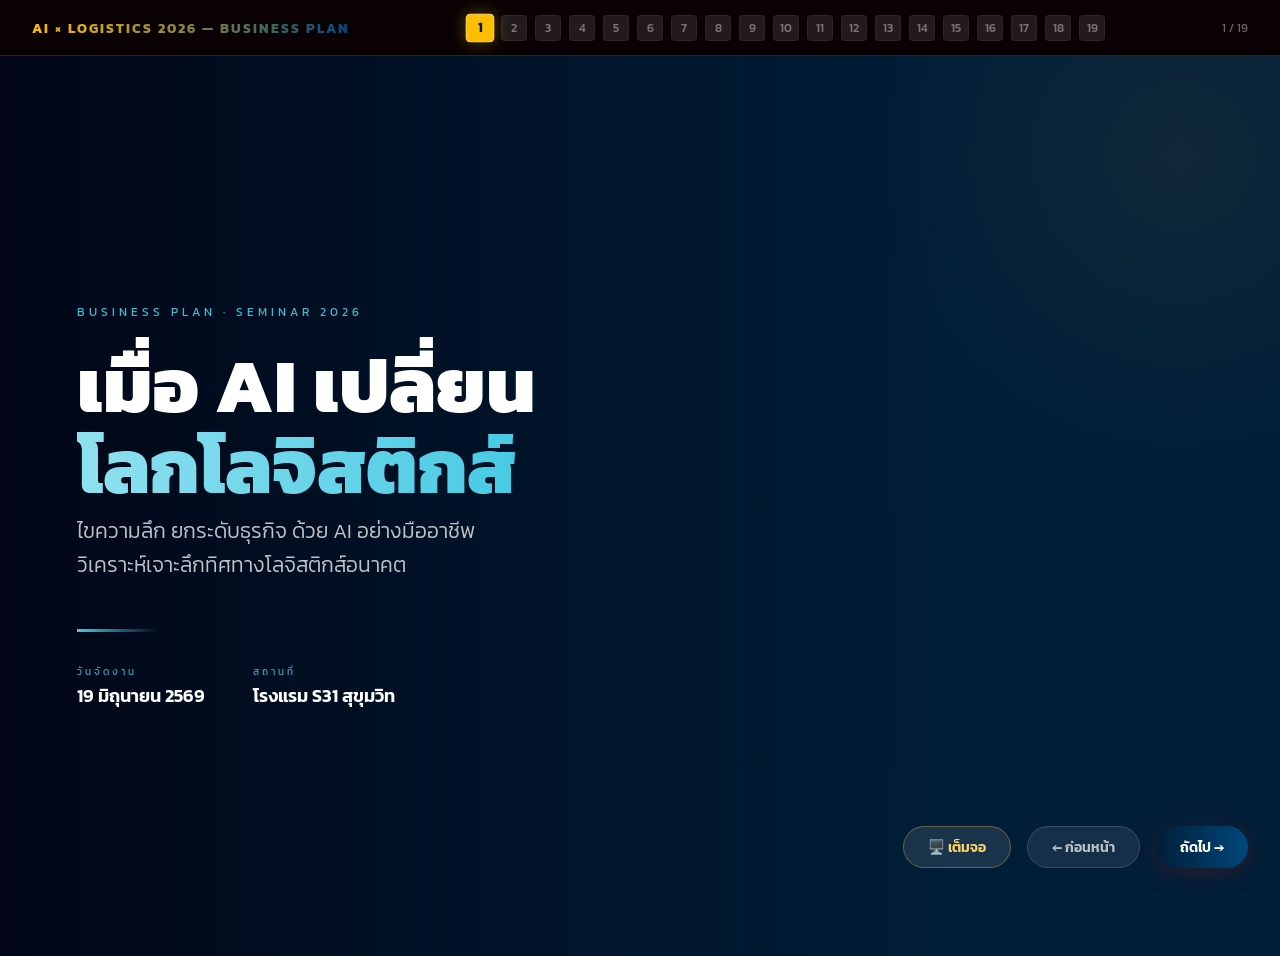
==== commit d83a337c: "fix: sync clean UTF-8 slide_index.html and script.js" ====
--- a/slide_index.html
+++ b/slide_index.html
@@ -15,7 +15,7 @@
 
     <!-- NAV -->
     <nav class="slide-nav">
-        <div class="nav-logo">AI 脳 Logistics 2026 鈥� Business Plan</div>
+        <div class="nav-logo">AI × Logistics 2026 — Business Plan</div>
         <div class="nav-dots" id="navDots"></div>
         <div class="slide-counter" id="slideCounter">1 / 19</div>
     </nav>
@@ -33,24 +33,24 @@
             </div>
 
             <div class="slide-content">
-                <div class="cover-eyebrow">Business Plan 路 Seminar 2026</div>
+                <div class="cover-eyebrow">Business Plan · Seminar 2026</div>
                 <h1 class="cover-title">
-                    喙€喔∴阜喙堗腑 AI 喙€喔涏弗喔掂箞喔⑧笝<br>
-                    <span class="highlight">喙傕弗喔佮箓喔ム笀喔脆釜喔曕复喔佮釜喙�</span>
+                    เมื่อ AI เปลี่ยน<br>
+                    <span class="highlight">โลกโลจิสติกส์</span>
                 </h1>
                 <p class="cover-subtitle">
-                    喙勦競喔勦抚喔侧浮喔ム付喔� 喔⑧竵喔｀赴喔斷副喔氞笜喔膏福喔佮复喔� 喔斷箟喔о涪 AI 喔�涪喙堗覆喔囙浮喔粪腑喔�覆喔娻傅喔�<br>
-                    喔о复喙€喔勦福喔侧赴喔�箤喙€喔堗覆喔班弗喔多竵喔椸复喔ㄠ笚喔侧竾喙傕弗喔堗复喔�笗喔脆竵喔�箤喔�笝喔侧竸喔�
+                    ไขความลึก ยกระดับธุรกิจ ด้วย AI อย่างมืออาชีพ<br>
+                    วิเคราะห์เจาะลึกทิศทางโลจิสติกส์อนาคต
                 </p>
                 <div class="cover-line"></div>
                 <div class="cover-meta">
                     <div class="meta-item">
-                        <span class="meta-label">喔о副喔權笀喔编笖喔囙覆喔�</span>
-                        <span class="meta-value">19 喔∴复喔栢父喔權覆喔⑧笝 2569</span>
+                        <span class="meta-label">วันจัดงาน</span>
+                        <span class="meta-value">19 มิถุนายน 2569</span>
                     </div>
                     <div class="meta-item">
-                        <span class="meta-label">喔�笘喔侧笝喔椸傅喙�</span>
-                        <span class="meta-value">喙傕福喔囙箒喔｀浮 S31 喔�父喔傕父喔∴抚喔脆笚</span>
+                        <span class="meta-label">สถานที่</span>
+                        <span class="meta-value">โรงแรม S31 สุขุมวิท</span>
                     </div>
                 </div>
             </div>
@@ -71,33 +71,33 @@
             </div>
 
             <div class="slide-content">
-                <div class="cover-eyebrow">Business Plan 路 Seminar 2026</div>
+                <div class="cover-eyebrow">Business Plan · Seminar 2026</div>
                 <h1 class="cover-title">
-                    喙€喔∴阜喙堗腑 AI 喙€喔涏弗喔掂箞喔⑧笝<br>
-                    <span class="highlight">喙傕弗喔佮箓喔ム笀喔脆釜喔曕复喔佮釜喙�</span>
+                    เมื่อ AI เปลี่ยน<br>
+                    <span class="highlight">โลกโลจิสติกส์</span>
                 </h1>
                 <p class="cover-subtitle">
-                    <strong style="color: #ff4d4d;">喙€喔曕福喔掂涪喔∴笗喔编抚喙冟斧喙夃笧喔｀箟喔�浮 喔佮箞喔�笝喔椸傅喙堗竸喔膏笓喔堗赴喔栢腹喔佮箒喔椸笝喔椸傅喙�!</strong><br>
-                    喙勦競喔勦抚喔侧浮喔ム副喔氞竵喔侧福喔椸赋喔囙覆喔權福喙堗抚喔∴竵喔编笟 AI 喔炧福喙夃腑喔∴竵喔侧福喔о复喙€喔勦福喔侧赴喔�箤喔椸复喔ㄠ笚喔侧竾喙傕弗喔堗复喔�笗喔脆竵喔�箤<br>
-                    喔堗覆喔佮笢喔灌箟喙€喔娻傅喙堗涪喔о笂喔侧笉喔｀赴喔斷副喔氞箒喔權抚喔�笝喙夃覆喔傕腑喔囙笡喔｀赴喙€喔椸辅
+                    <strong style="color: #ff4d4d;">เตรียมตัวให้พร้อม ก่อนที่คุณจะถูกแทนที่!</strong><br>
+                    ไขความลับการทำงานร่วมกับ AI พร้อมการวิเคราะห์ทิศทางโลจิสติกส์<br>
+                    จากผู้เชี่ยวชาญระดับแนวหน้าของประเทศ
                 </p>
                 <div class="cover-line"></div>
                 <div class="cover-meta">
                     <div class="meta-item">
-                        <span class="meta-label">喔о副喔權笀喔编笖喔囙覆喔�</span>
-                        <span class="meta-value">19 喔∴复喔栢父喔權覆喔⑧笝 2569</span>
+                        <span class="meta-label">วันจัดงาน</span>
+                        <span class="meta-value">19 มิถุนายน 2569</span>
                     </div>
                     <div class="meta-item">
-                        <span class="meta-label">喔�笘喔侧笝喔椸傅喙�</span>
-                        <span class="meta-value">喙傕福喔囙箒喔｀浮 S31 喔�父喔傕父喔∴抚喔脆笚</span>
+                        <span class="meta-label">สถานที่</span>
+                        <span class="meta-value">โรงแรม S31 สุขุมวิท</span>
                     </div>
                     <div class="meta-item">
-                        <span class="meta-label">喔｀腹喔涏箒喔氞笟</span>
+                        <span class="meta-label">รูปแบบ</span>
                         <span class="meta-value">Onsite Full Day</span>
                     </div>
                     <div class="meta-item">
-                        <span class="meta-label">喙€喔涏箟喔侧斧喔∴覆喔�</span>
-                        <span class="meta-value">60 鈥� 100 喔勦笝</span>
+                        <span class="meta-label">เป้าหมาย</span>
+                        <span class="meta-value">60 – 100 คน</span>
                     </div>
                 </div>
             </div>
@@ -108,51 +108,51 @@
             <div class="slide-content">
                 <div class="slide-num">03 / 19</div>
                 <div class="section-badge"><span class="dot"></span>Executive Summary</div>
-                <h2 class="slide-title">喔犩覆喔炧福喔о浮<span>喙傕竸喔｀竾喔佮覆喔�</span></h2>
-                <p class="slide-desc">喔�副喔∴浮喔權覆 1 喔о副喔權箑喔曕箛喔� 喔о复喙€喔勦福喔侧赴喔�箤喙€喔堗覆喔班弗喔多竵 喔炧福喙夃腑喔∴弗喔囙浮喔粪腑喔椸赋 Workshop 喔傕腑喔囙笀喔｀复喔�</p>
+                <h2 class="slide-title">ภาพรวม<span>โครงการ</span></h2>
+                <p class="slide-desc">สัมมนา 1 วันเต็ม วิเคราะห์เจาะลึก พร้อมลงมือทำ Workshop ของจริง</p>
 
                 <div class="stats-row">
                     <div class="stat-card step-reveal">
                         <div class="stat-num">80</div>
-                        <div class="stat-unit">喔勦笝</div>
-                        <div class="stat-label">喙€喔涏箟喔侧斧喔∴覆喔⑧笢喔灌箟喙€喔傕箟喔侧福喙堗抚喔� (Base)</div>
+                        <div class="stat-unit">คน</div>
+                        <div class="stat-label">เป้าหมายผู้เข้าร่วม (Base)</div>
                     </div>
                     <div class="stat-card step-reveal">
                         <div class="stat-num">3</div>
-                        <div class="stat-unit">喔椸箞喔侧笝</div>
-                        <div class="stat-label">喔о复喔椸涪喔侧竵喔｀箒喔ム赴喔佮腹喔｀腹喔溹腹喙夃箑喔娻傅喙堗涪喔о笂喔侧笉</div>
+                        <div class="stat-unit">ท่าน</div>
+                        <div class="stat-label">วิทยากรและกูรูผู้เชี่ยวชาญ</div>
                     </div>
                     <div class="stat-card step-reveal">
                         <div class="stat-num" style="color:#7dd87d">106K</div>
-                        <div class="stat-unit" style="color:#9de09d">喔氞覆喔�</div>
-                        <div class="stat-label">喔佮赋喙勦福喔�父喔椸笜喔脆竸喔侧笖喔佮覆喔｀笓喙� (80 喔勦笝)</div>
+                        <div class="stat-unit" style="color:#9de09d">บาท</div>
+                        <div class="stat-label">กำไรสุทธิคาดการณ์ (80 คน)</div>
                     </div>
                     <div class="stat-card step-reveal">
                         <div class="stat-num">~35</div>
-                        <div class="stat-unit" style="color:#f0c96a">喔勦笝</div>
-                        <div class="stat-label">喔堗父喔斷竸喔膏箟喔∴笚喔膏笝 (Break-even)</div>
+                        <div class="stat-unit" style="color:#f0c96a">คน</div>
+                        <div class="stat-label">จุดคุ้มทุน (Break-even)</div>
                     </div>
                 </div>
 
                 <div class="cards-grid cards-2">
                     <div class="card step-reveal">
-                        <span class="card-icon">馃幆</span>
-                        <div class="card-title">喔о副喔曕笘喔膏笡喔｀赴喔�竾喔勦箤喔�弗喔编竵</div>
+                        <span class="card-icon">🎯</span>
+                        <div class="card-title">วัตถุประสงค์หลัก</div>
                         <ul class="styled">
-                            <li>喙€喔曕福喔掂涪喔∴竸喔о覆喔∴笧喔｀箟喔�浮喔о竾喔佮覆喔｀箓喔ム笀喔脆釜喔曕复喔佮釜喙屶箘喔椸涪喔｀副喔氞浮喔粪腑 AI</li>
-                            <li>喙€喔堗覆喔班弗喔多竵喔∴父喔∴浮喔�竾喔堗覆喔佮笢喔灌箟喔氞福喔脆斧喔侧福喔｀赴喔斷副喔氞釜喔灌竾 (喔溹腹喙夃箑喔娻傅喙堗涪喔о笂喔侧笉喔斷箟喔侧笝 Tech/EBCI)</li>
-                            <li>喔�福喙夃覆喔囙福喔侧涪喙勦笖喙夃箒喔ム赴喔溹弗喔佮赋喙勦福喙€喔傕箟喔侧腑喔囙竸喙屶竵喔｀箒喔氞笟喔｀抚喔斷箑喔｀箛喔�</li>
-                            <li>喔�福喙夃覆喔� Brand EBCI 喙冟斧喙夃箑喔涏箛喔權笢喔灌箟喔權赋喔斷箟喔侧笝 Tech Logistics</li>
+                            <li>เตรียมความพร้อมวงการโลจิสติกส์ไทยรับมือ AI</li>
+                            <li>เจาะลึกมุมมองจากผู้บริหารระดับสูง (ผู้เชี่ยวชาญด้าน Tech/EBCI)</li>
+                            <li>สร้างรายได้และผลกำไรเข้าองค์กรแบบรวดเร็ว</li>
+                            <li>สร้าง Brand EBCI ให้เป็นผู้นำด้าน Tech Logistics</li>
                         </ul>
                     </div>
                     <div class="card step-reveal">
-                        <span class="card-icon">鈿�</span>
-                        <div class="card-title">喔堗父喔斷競喔侧涪喔�赋喔勦副喔� (Key Selling Points)</div>
+                        <span class="card-icon">⚡</span>
+                        <div class="card-title">จุดขายสำคัญ (Key Selling Points)</div>
                         <ul class="styled">
-                            <li>喔｀抚喔∴釜喔膏笖喔⑧腑喔斷抚喔脆笚喔⑧覆喔佮福 3 喔椸箞喔侧笝: AI + Logistics + IT Exec</li>
-                            <li>喙€喔｀傅喔⑧笝喔｀腹喙夃箑喔勦福喔粪箞喔�竾喔∴阜喔� AI 喙€喔娻复喔囙笡喔忇复喔氞副喔曕复 (Workshop)</li>
-                            <li>Networking 喔勦父喔撪笭喔侧笧喔佮副喔氞竵喔ム父喙堗浮喔溹腹喙夃笟喔｀复喔�覆喔� Logistics</li>
-                            <li>喔勦抚喔侧浮喙€喔�傅喙堗涪喔囙笗喙堗赋喔∴覆喔� (喔勦父喙夃浮喔椸父喔權箑喔｀箛喔о箑喔炧傅喔⑧竾 35 喔椸傅喙堗笝喔编箞喔�)</li>
+                            <li>รวมสุดยอดวิทยากร 3 ท่าน: AI + Logistics + IT Exec</li>
+                            <li>เรียนรู้เครื่องมือ AI เชิงปฏิบัติ (Workshop)</li>
+                            <li>Networking คุณภาพกับกลุ่มผู้บริหาร Logistics</li>
+                            <li>ความเสี่ยงต่ำมาก (คุ้มทุนเร็วเพียง 35 ที่นั่ง)</li>
                         </ul>
                     </div>
                 </div>
@@ -164,32 +164,32 @@
             <div class="slide-content">
                 <div class="slide-num">04 / 19</div>
                 <div class="section-badge"><span class="dot"></span>Market Interest</div>
-                <h2 class="slide-title">喔佮福喔班箒喔�竸喔о覆喔∴笗喔粪箞喔權笗喔编抚<span>喔傕腑喔� AI 喙冟笝喙勦笚喔�</span></h2>
-                <p class="slide-desc">喙€喔∴阜喙堗腑 AI 喙勦浮喙堗箖喔娻箞喙€喔｀阜喙堗腑喔囙箘喔佮弗喔曕副喔� 喙佮笗喙堗箑喔涏箛喔權釜喔脆箞喔囙笚喔掂箞喔勦笝喙勦笚喔⑧箖喔�箟喔勦抚喔侧浮喔�笝喙冟笀喔�涪喙堗覆喔囙浮喔�覆喔ㄠ覆喔�</p>
+                <h2 class="slide-title">กระแสความตื่นตัว<span>ของ AI ในไทย</span></h2>
+                <p class="slide-desc">เมื่อ AI ไม่ใช่เรื่องไกลตัว แต่เป็นสิ่งที่คนไทยให้ความสนใจอย่างมหาศาล</p>
 
                 <div class="social-grid-4col">
                     <div class="step-reveal social-item img-col">
                         <img src="social_2.png" class="social-img-v" alt="Claude Cowork">
                     </div>
                     <div class="step-reveal social-item text-col">
-                        <div class="social-stat small">馃敟 <span class="highlight">7.2K Shares</span></div>
-                        <p class="small-p">喙€喔權阜喙夃腑喔�覆喙€喔堗覆喔班弗喔多竵 Agentic AI 喔椸傅喙堗竸喔權箘喔椸涪喔佮赋喔ム副喔囙箖喔�箟喔勦抚喔侧浮喔�笝喙冟笀喔�腹喔囙釜喔膏笖</p>
+                        <div class="social-stat small">🔥 <span class="highlight">7.2K Shares</span></div>
+                        <p class="small-p">เนื้อหาเจาะลึก Agentic AI ที่คนไทยกำลังให้ความสนใจสูงสุด</p>
                     </div>
                     <div class="step-reveal social-item img-col">
                         <img src="social_1.png" class="social-img-v" alt="Jack Dorsey">
                     </div>
                     <div class="step-reveal social-item text-col">
-                        <div class="social-stat small">馃搱 <span class="highlight">700+ Shares</span></div>
-                        <p class="small-p">喔佮福喔班箒喔�競喙堗覆喔о笗喔佮竾喔侧笝 喙佮弗喔班竸喔о覆喔∴竵喔编竾喔о弗喙冟笝喔佮覆喔｀箖喔娻箟 AI 喙佮笚喔權竸喔�</p>
+                        <div class="social-stat small">📈 <span class="highlight">700+ Shares</span></div>
+                        <p class="small-p">กระแสข่าวตกงาน และความกังวลในการใช้ AI แทนคน</p>
                     </div>
                 </div>
 
                 <div class="card step-reveal"
                     style="margin-top: 2rem; border-left: 4px solid var(--gold); background: rgba(212, 168, 67, 0.05);">
-                    <div class="card-title">馃挕 喔氞笚喔о复喙€喔勦福喔侧赴喔�箤: 喙傕腑喔佮覆喔�箒喔ム赴喔勦抚喔侧浮喙€喔涏箛喔權箘喔涏箘喔斷箟</div>
-                    <p class="card-text">喔⑧腑喔斷箒喔娻福喙屶笚喔掂箞喔�腹喔囙福喔班笖喔编笟 "Viral" 喙冟笝喔佮弗喔膏箞喔∴笜喔膏福喔佮复喔堗箒喔ム赴喙€喔椸竸喙傕笝喙傕弗喔⑧傅 喙€喔涏箛喔權箑喔勦福喔粪箞喔�竾喔⑧阜喔權涪喔编笝喔о箞喔�
-                        **喔佮覆喔｀笀喔编笖喔�副喔∴浮喔權覆喙冟笝喔�副喔о競喙夃腑喔權傅喙夃腑喔⑧腹喙堗箖喔權笂喙堗抚喔囙笀喔编竾喔�抚喔班箑喔о弗喔侧笚喔掂箞喙€喔�浮喔侧赴喔�浮喔椸傅喙堗釜喔膏笖 (Right Timing)** 喙佮弗喔班浮喔掂竸喔о覆喔∴笗喙夃腑喔囙竵喔侧福
-                        (Demand) 喔堗覆喔佮笗喔ム覆喔斷腑喔⑧箞喔侧竾喙佮笚喙夃笀喔｀复喔�</p>
+                    <div class="card-title">💡 บทวิเคราะห์: โอกาสและความเป็นไปได้</div>
+                    <p class="card-text">ยอดแชร์ที่สูงระดับ "Viral" ในกลุ่มธุรกิจและเทคโนโลยี เป็นเครื่องยืนยันว่า
+                        **การจัดสัมมนาในหัวข้อนี้อยู่ในช่วงจังหวะเวลาที่เหมาะสมที่สุด (Right Timing)** และมีความต้องการ
+                        (Demand) จากตลาดอย่างแท้จริง</p>
                 </div>
             </div>
         </div>
@@ -199,18 +199,18 @@
             <div class="slide-content">
                 <div class="slide-num">05 / 19</div>
                 <div class="section-badge"><span class="dot"></span>Speaker Line-up</div>
-                <h2 class="slide-title">喔о复喔椸涪喔侧竵喔�<span>喔溹腹喙夃笚喔｀竾喔勦父喔撪抚喔膏笒喔�</span></h2>
-                <p class="slide-desc">喔佮覆喔｀福喔о浮喔曕副喔о競喔�竾喔�父喔斷涪喔�笖喔溹腹喙夃箑喔娻傅喙堗涪喔о笂喔侧笉 3 喔∴复喔曕复: AI, 喙傕弗喔堗复喔�笗喔脆竵喔�箤 喙佮弗喔� 喙€喔椸竸喙傕笝喙傕弗喔⑧傅喔�竾喔勦箤喔佮福</p>
+                <h2 class="slide-title">วิทยากร<span>ผู้ทรงคุณวุฒิ</span></h2>
+                <p class="slide-desc">การรวมตัวของสุดยอดผู้เชี่ยวชาญ 3 มิติ: AI, โลจิสติกส์ และ เทคโนโลยีองค์กร</p>
 
                 <div class="cards-grid cards-3">
                     <!-- Speaker 1 -->
                     <div class="speaker-card primary step-reveal">
                         <div class="speaker-img-header">
-                            <img src="tannop.png" alt="喔溹辅. 喔斷福. 喔樴福喔｀笓喔� 喔�覆喔｀傅喔炧福喔｀竸">
+                            <img src="tannop.png" alt="ผศ. ดร. ธรรณพ อารีพรรค">
                         </div>
                         <div class="speaker-info">
                             <div>
-                                <div class="speaker-name">喔溹辅. 喔斷福. 喔樴福喔｀笓喔� 喔�覆喔｀傅喔炧福喔｀竸</div>
+                                <div class="speaker-name">ผศ. ดร. ธรรณพ อารีพรรค</div>
                                 <div class="speaker-title" style="color:var(--gold)">Keynote & Workshop Lead</div>
                             </div>
                             <div style="display:flex;gap:4px;flex-wrap:wrap">
@@ -218,18 +218,18 @@
                                 <span class="tag tag-green">Trained 30K+</span>
                             </div>
                             <ul class="styled" style="font-size:0.85rem">
-                                <li>喔溹腹喙夃腑喔赤笝喔о涪喔佮覆喔� 喔ㄠ腹喔權涪喙屶笟喔｀复喔佮覆喔｀笚喔侧竾喔о复喔娻覆喔佮覆喔� 喔�.喔｀副喔囙釜喔脆笗</li>
+                                <li>ผู้อำนวยการ ศูนย์บริการทางวิชาการ ม.รังสิต</li>
                                 <li>Ambassador AI Alliance Thailand</li>
                                 <li>Gemini Certified Educator</li>
                             </ul>
                             <div class="compensation-reveal"
                                 style="margin-top:auto;padding-top:1rem;border-top:1px solid rgba(255,255,255,0.1)">
                                 <div class="comp-mask">
-                                    <span style="display:flex;align-items:center;gap:6px;">馃敀 Hover to Reveal</span>
+                                    <span style="display:flex;align-items:center;gap:6px;">🔒 Hover to Reveal</span>
                                 </div>
                                 <div class="comp-content">
-                                    <div style="font-size:0.75rem;color:rgba(255,255,255,0.4)">喔勦箞喔侧笗喔�笟喙佮笚喔權笧喔脆箑喔ㄠ俯</div>
-                                    <div style="color:var(--gold-light);font-weight:700;font-size:1.1rem">25,000 喔氞覆喔�
+                                    <div style="font-size:0.75rem;color:rgba(255,255,255,0.4)">ค่าตอบแทนพิเศษ</div>
+                                    <div style="color:var(--gold-light);font-weight:700;font-size:1.1rem">25,000 บาท
                                     </div>
                                 </div>
                             </div>
@@ -239,11 +239,11 @@
                     <!-- Speaker 2 -->
                     <div class="speaker-card step-reveal">
                         <div class="speaker-img-header">
-                            <img src="speaker_sayan.png" alt="喔�. 喔�覆喔⑧副喔撪斧喙� 喔堗副喔權笚喔｀箤喔о复喔犩覆喔�抚喔囙辅喙�">
+                            <img src="speaker_sayan.png" alt="อ. สายัณห์ จันทร์วิภาสวงศ์">
                         </div>
                         <div class="speaker-info">
                             <div>
-                                <div class="speaker-name">喔�. 喔�覆喔⑧副喔撪斧喙� 喔堗副喔權笚喔｀箤喔о复喔犩覆喔�抚喔囙辅喙�</div>
+                                <div class="speaker-name">อ. สายัณห์ จันทร์วิภาสวงศ์</div>
                                 <div class="speaker-title" style="color:#93c5fd">Logistics Guru</div>
                             </div>
                             <div style="display:flex;gap:4px;flex-wrap:wrap">
@@ -251,17 +251,17 @@
                                 <span class="tag tag-blue">40+ Yrs Exp</span>
                             </div>
                             <ul class="styled" style="font-size:0.85rem">
-                                <li>喔溹腹喙夃箑喔娻傅喙堗涪喔о笂喔侧笉喔佮复喔曕笗喔脆浮喔ㄠ副喔佮笖喔脆箤喔斷箟喔侧笝喙傕弗喔堗复喔�笗喔脆竵喔�箤</li>
-                                <li>喔椸傅喙堗笡喔｀付喔佮俯喔侧腑喔侧抚喔膏箓喔�箒喔ム赴喔溹腹喙夃笟喔｀复喔�覆喔� EBCI</li>
-                                <li>喔溹腹喙夃竸喔｀箞喔赤斧喔о腑喔斷箖喔權抚喔囙竵喔侧福喔權赋喙€喔傕箟喔�-喔�箞喔囙腑喔�竵喙勦笚喔�</li>
+                                <li>ผู้เชี่ยวชาญกิตติมศักดิ์ด้านโลจิสติกส์</li>
+                                <li>ที่ปรึกษาอาวุโสและผู้บริหาร EBCI</li>
+                                <li>ผู้คร่ำหวอดในวงการนำเข้า-ส่งออกไทย</li>
                             </ul>
                             <div class="compensation-reveal"
                                 style="margin-top:auto;padding-top:1rem;border-top:1px solid rgba(255,255,255,0.1)">
                                 <div class="comp-mask">
-                                    <span style="display:flex;align-items:center;gap:6px;">馃敀 Hover to Reveal</span>
+                                    <span style="display:flex;align-items:center;gap:6px;">🔒 Hover to Reveal</span>
                                 </div>
                                 <div class="comp-content">
-                                    <div style="font-size:0.75rem;color:rgba(255,255,255,0.4)">喔勦箞喔侧笗喔�笟喙佮笚喔權笧喔脆箑喔ㄠ俯</div>
+                                    <div style="font-size:0.75rem;color:rgba(255,255,255,0.4)">ค่าตอบแทนพิเศษ</div>
                                     <div style="color:#9de09d;font-weight:700;font-size:1.1rem">N/A</div>
                                 </div>
                             </div>
@@ -276,7 +276,7 @@
                         <div class="speaker-info">
                             <div style="opacity: 0.6; text-align: center; margin: auto 0; padding: 2rem 0;">
                                 <div class="speaker-name" style="font-size: 1.2rem; margin-bottom: 0.5rem;">[
-                                    喔｀腑喔佮覆喔｀涪喔粪笝喔⑧副喔權抚喔脆笚喔⑧覆喔佮福 ]</div>
+                                    รอการยืนยันวิทยากร ]</div>
                                 <div class="speaker-title" style="color:var(--gold)">To Be Confirmed</div>
                             </div>
                         </div>
@@ -291,8 +291,8 @@
             <div class="slide-content">
                 <div class="slide-num">06 / 19</div>
                 <div class="section-badge"><span class="dot"></span>Target Audience</div>
-                <h2 class="slide-title">喔佮弗喔膏箞喔�<span>喙€喔涏箟喔侧斧喔∴覆喔�</span></h2>
-                <p class="slide-desc" style="margin-bottom:0.8rem">喙冟竸喔｀竸喔粪腑喔勦笝喔椸傅喙堗竸喔о福喔∴覆喙佮弗喔班笧喔｀箟喔�浮喔堗箞喔侧涪喙€喔囙复喔權箑喔傕箟喔侧福喙堗抚喔�</p>
+                <h2 class="slide-title">กลุ่ม<span>เป้าหมาย</span></h2>
+                <p class="slide-desc" style="margin-bottom:0.8rem">ใครคือคนที่ควรมาและพร้อมจ่ายเงินเข้าร่วม</p>
 
                 <div class="two-col" style="gap:1rem">
                     <div>
@@ -300,50 +300,50 @@
                             <div class="card step-reveal" style="padding:0.7rem 1rem">
                                 <div style="display:flex;justify-content:space-between;align-items:center">
                                     <div style="display:flex;align-items:center;gap:0.4rem">
-                                        <span style="font-size:1.1rem">馃�</span>
-                                        <div class="card-title" style="margin-bottom:0">Tier 1 鈥� 喙€喔涏箟喔侧斧喔∴覆喔⑧斧喔ム副喔�</div>
+                                        <span style="font-size:1.1rem">🥇</span>
+                                        <div class="card-title" style="margin-bottom:0">Tier 1 — เป้าหมายหลัก</div>
                                     </div>
                                     <span class="tag tag-gold">50%</span>
                                 </div>
                                 <ul class="styled" style="margin-top:0.2rem;font-size:0.78rem">
-                                    <li>喔溹腹喙夃笀喔编笖喔佮覆喔�/喔�副喔о斧喔權箟喔侧竾喔侧笝 Logistics & Supply Chain</li>
+                                    <li>ผู้จัดการ/หัวหน้างาน Logistics & Supply Chain</li>
                                     <li>Operations Manager, Warehouse Manager</li>
-                                    <li>喔｀赴喔斷副喔� Management 喔�覆喔⑧父 30鈥�50 喔涏傅 喔∴傅喔�赋喔權覆喔堗笗喔编笖喔�复喔權箖喔�</li>
+                                    <li>ระดับ Management อายุ 30–50 ปี มีอำนาจตัดสินใจ</li>
                                 </ul>
                             </div>
                             <div class="card step-reveal" style="padding:0.7rem 1rem">
                                 <div style="display:flex;justify-content:space-between;align-items:center">
                                     <div style="display:flex;align-items:center;gap:0.4rem">
-                                        <span style="font-size:1.1rem">馃�</span>
-                                        <div class="card-title" style="margin-bottom:0">Tier 2 鈥� 喙€喔涏箟喔侧斧喔∴覆喔⑧福喔�竾</div>
+                                        <span style="font-size:1.1rem">🥈</span>
+                                        <div class="card-title" style="margin-bottom:0">Tier 2 — เป้าหมายรอง</div>
                                     </div>
                                     <span class="tag tag-gold">35%</span>
                                 </div>
                                 <ul class="styled" style="margin-top:0.2rem;font-size:0.78rem">
-                                    <li>喙€喔堗箟喔侧競喔�竾喔樴父喔｀竵喔脆笀 SME 喙傕弗喔堗复喔�笗喔脆竵喔�箤 / Custom Broker</li>
-                                    <li>喔炧笝喔编竵喔囙覆喔� Operation Logistics 喔椸傅喙堗笗喙夃腑喔囙竵喔侧福 Upskill</li>
+                                    <li>เจ้าของธุรกิจ SME โลจิสติกส์ / Custom Broker</li>
+                                    <li>พนักงาน Operation Logistics ที่ต้องการ Upskill</li>
                                 </ul>
                             </div>
                             <div class="card step-reveal" style="padding:0.7rem 1rem">
                                 <div style="display:flex;justify-content:space-between;align-items:center">
                                     <div style="display:flex;align-items:center;gap:0.4rem">
-                                        <span style="font-size:1.1rem">馃�</span>
-                                        <div class="card-title" style="margin-bottom:0">Tier 3 鈥� 喔佮弗喔膏箞喔∴釜喔權副喔氞釜喔權父喔�</div>
+                                        <span style="font-size:1.1rem">🥉</span>
+                                        <div class="card-title" style="margin-bottom:0">Tier 3 — กลุ่มสนับสนุน</div>
                                     </div>
                                     <span class="tag tag-gold">15%</span>
                                 </div>
                                 <ul class="styled" style="margin-top:0.2rem;font-size:0.78rem">
-                                    <li>HR/Training Manager 喔氞福喔脆俯喔编笚 Logistics</li>
-                                    <li>IT Manager / 喔權副喔佮抚喔脆箑喔勦福喔侧赴喔�箤喔傕箟喔�浮喔灌弗</li>
+                                    <li>HR/Training Manager บริษัท Logistics</li>
+                                    <li>IT Manager / นักวิเคราะห์ข้อมูล</li>
                                 </ul>
                             </div>
                             <div class="card step-reveal" style="padding:0.7rem 1rem">
-                                <div class="card-title" style="margin-bottom:0.2rem">馃摚 喔佮弗喔⑧父喔椸笜喙屶竵喔侧福喙€喔傕箟喔侧笘喔多竾 (Outreach)
+                                <div class="card-title" style="margin-bottom:0.2rem">📣 กลยุทธ์การเข้าถึง (Outreach)
                                 </div>
                                 <ul class="styled" style="margin-top:0.2rem;font-size:0.78rem">
-                                    <li>Direct Sales 喔權赋喙€喔�笝喔�腑喔囙竸喙屶竵喔｀竸喔灌箞喔勦箟喔� B2B 喔傕腑喔� EBCI</li>
-                                    <li>喙傕竼喔┼笓喔� Facebook & LinkedIn 喙€喔堗覆喔班竵喔ム父喙堗浮 Logistics</li>
-                                    <li>喙冟笂喙夃箑喔勦福喔粪腑喔傕箞喔侧涪喔傕腑喔� 喔�.喔�覆喔⑧副喔撪斧喙� 喙佮弗喔� 喔斷福.喔樴福喔｀笓喔�</li>
+                                    <li>Direct Sales นำเสนอองค์กรคู่ค้า B2B ของ EBCI</li>
+                                    <li>โฆษณา Facebook & LinkedIn เจาะกลุ่ม Logistics</li>
+                                    <li>ใช้เครือข่ายของ อ.สายัณห์ และ ดร.ธรรณพ</li>
                                 </ul>
                             </div>
                         </div>
@@ -353,7 +353,7 @@
                         <div class="chart-box step-reveal"
                             style="padding:1.5rem;margin-bottom:0.6rem;height:100%;display:flex;flex-direction:column;justify-content:center;align-items:center;text-align:center;">
                             <div class="chart-title" style="margin-bottom:0.8rem;text-align:center;width:100%;">
-                                喔�副喔斷釜喙堗抚喔權竵喔ム父喙堗浮喙€喔涏箟喔侧斧喔∴覆喔�</div>
+                                สัดส่วนกลุ่มเป้าหมาย</div>
                             <div class="chart-wrapper"
                                 style="height:350px;width:100%;display:flex;justify-content:center;align-items:center;">
                                 <canvas id="audiencePieChart"></canvas>
@@ -369,9 +369,9 @@
             <div class="slide-content">
                 <div class="slide-num">07 / 19</div>
                 <div class="section-badge"><span class="dot"></span>Special Guests & Networking</div>
-                <h2 class="slide-title">喙佮競喔佮福喔编笟喙€喔娻复喔�<span>喙€喔堗箟喔侧競喔�竾喙佮笟喔｀笝喔斷箤</span></h2>
-                <p class="slide-desc" style="margin-bottom:0.8rem">喙€喔娻复喔嵿笢喔灌箟喔權赋喔樴父喔｀竵喔脆笀喔｀赴喔斷副喔氞箒喔權抚喔�笝喙夃覆喔∴覆喔｀箞喔о浮喔�副喔∴浮喔權覆
-                    喙€喔炧复喙堗浮喔勦抚喔侧浮喔權箞喔侧箑喔娻阜喙堗腑喔栢阜喔� 喙佮弗喔班釜喔｀箟喔侧竾喙傕腑喔佮覆喔�笚喔侧竾喔樴父喔｀竵喔脆笀</p>
+                <h2 class="slide-title">แขกรับเชิญ<span>เจ้าของแบรนด์</span></h2>
+                <p class="slide-desc" style="margin-bottom:0.8rem">เชิญผู้นำธุรกิจระดับแนวหน้ามาร่วมสัมมนา
+                    เพิ่มความน่าเชื่อถือ และสร้างโอกาสทางธุรกิจ</p>
 
                 <div class="two-col" style="gap:1.2rem">
                     <div>
@@ -379,17 +379,17 @@
                         <div class="card step-reveal"
                             style="padding:1rem 1.2rem;border-left:4px solid var(--gold);background:rgba(212,168,67,0.06);margin-bottom:0.8rem">
                             <div style="display:flex;align-items:center;gap:0.5rem;margin-bottom:0.5rem">
-                                <span style="font-size:1.4rem">馃専</span>
+                                <span style="font-size:1.4rem">🌟</span>
                                 <div class="card-title"
-                                    style="margin-bottom:0;color:var(--gold-light);font-size:1.05rem">Featured Guest 鈥�
-                                    喙€喔涏箟喔侧斧喔∴覆喔⑧斧喔ム副喔�</div>
+                                    style="margin-bottom:0;color:var(--gold-light);font-size:1.05rem">Featured Guest —
+                                    เป้าหมายหลัก</div>
                             </div>
                             <div style="display:flex;gap:1.5rem;align-items:flex-start">
                                 <!-- Images Container -->
                                 <div style="display:flex;flex-direction:column;gap:0.8rem;flex-shrink:0">
                                     <div
                                         style="width:160px;height:100px;border-radius:12px;overflow:hidden;border:2px solid var(--gold);box-shadow:0 8px 16px rgba(0,0,0,0.5)">
-                                        <img src="assets/rawit_photo.jpg" alt="喔勦父喔撪福喔о复喔 喔覆喔嵿腑喔膏笗喔覆喔赴" class="zoomable-img"
+                                        <img src="assets/rawit_photo.jpg" alt="คุณรวิศ หาญอุตสาหะ" class="zoomable-img"
                                             style="width:100%;height:100%;object-fit:cover;object-position:center 20%;cursor:pointer;transition:transform 0.3s;"
                                             onclick="openImageModal(this.src, this.alt)"
                                             onmouseover="this.style.transform='scale(1.05)'"
@@ -409,13 +409,13 @@
                                 <div style="padding-top:0.4rem">
                                     <div
                                         style="font-family:'Kanit',sans-serif;font-weight:700;font-size:1.15rem;margin-bottom:0.2rem">
-                                        喔勦父喔撪福喔о复喔 喔覆喔嵿腑喔膏笗喔覆喔赴</div>
+                                        คุณรวิศ หาญอุตสาหะ</div>
                                     <div style="font-size:0.85rem;color:var(--gold-light);margin-bottom:0.6rem">CEO &
-                                        喙€喔堗箟喔侧競喔竾喙佮笟喔｀笝喔斷箤 喔ㄠ福喔掂笀喔编笝喔椸福喙 (Srichand) | 喔炧腑喔斷箒喔勦釜喔曕箤 Mission To The Moon</div>
+                                        เจ้าของแบรนด์ ศรีจันทร์ (Srichand) | พอดแคสต์ Mission To The Moon</div>
                                     <ul class="styled" style="font-size:0.82rem;line-height:1.6">
-                                        <li>喔笝喙冟笀喔斷箟喔侧笝 AI 喙佮弗喔 Tech 喔涪喙堗覆喔囙浮喔侧竵 喔∴傅 Content 喔笝喔椸笝喔侧箑喔｀阜喙堗腑喔 AI 喙€喔浮喔</li>
-                                        <li>喔ㄠ福喔掂笀喔编笝喔椸福喙屶竵喔｀赴喔堗覆喔⑧釜喔脆笝喔勦箟喔侧笚喔编箞喔о笡喔｀赴喙€喔椸辅 喔堗赋喙€喔涏箛喔權笡喔｀赴喔⑧父喔佮笗喙屶箖喔娻箟 AI Logistics</li>
-                                        <li>喔∴傅喔溹腹喙夃笗喔脆笖喔曕覆喔∴箑喔佮复喔 1 喔ム箟喔侧笝喔勦笝 喔娻箞喔о涪喔福喙夃覆喔囙竵喔｀赴喙佮釜喙傕笡喔｀箓喔∴笚喔囙覆喔權箘喔斷箟喔∴斧喔侧辅喔侧弗</li>
+                                        <li>สนใจด้าน AI และ Tech อย่างมาก มี Content สนทนาเรื่อง AI เสมอ</li>
+                                        <li>ศรีจันทร์กระจายสินค้าทั่วประเทศ จำเป็นประยุกต์ใช้ AI Logistics</li>
+                                        <li>มีผู้ติดตามเกิน 1 ล้านคน ช่วยสร้างกระแสโปรโมทงานได้มหาศาล</li>
                                     </ul>
                                 </div>
                             </div>
@@ -424,23 +424,75 @@
                         <!-- Tier 1: Large Brands -->
                         <div class="card step-reveal" style="padding:0.8rem 1rem;margin-bottom:0.6rem">
                             <div style="display:flex;align-items:center;gap:0.4rem;margin-bottom:0.4rem">
-                                <span style="font-size:1rem">馃彚</span>
-                                <div class="card-title" style="margin-bottom:0;font-size:0.9rem">Tier 1 鈥
-                                    喙€喔堗箟喔侧競喔竾喙佮笟喔｀笝喔斷箤喔傕笝喔侧笖喙冟斧喔嵿箞</div>
+                                <span style="font-size:1rem">🏢</span>
+                                <div class="card-title" style="margin-bottom:0;font-size:0.9rem">Tier 1 —
+                                    เจ้าของแบรนด์ขนาดใหญ่</div>
                             </div>
                             <div style="display:grid;grid-template-columns:1fr 1fr;gap:0.5rem">
                                 <div
                                     style="background:rgba(255,255,255,0.03);border:1px solid rgba(255,255,255,0.08);border-radius:8px;padding:0.5rem 0.7rem">
-                                    <div style="font-weight:600;font-size:0.82rem">喔勦父喔撪笗喔编笝 喔犩覆喔竵喔｀笝喔椸傅</div>
-                                    <div style="font-size:0.7rem;color:#93c5fd">SHIPPOP</div>
-                                    <div style="font-size:0.68rem;color:rgba(255,255,255,0.5)">Tech Logistics 路 Shipping
-                                        Aggregator</div>
+                                    <div style="font-weight:600;font-size:0.82rem">คุณตัน ภาสกรนที</div>
+                                    <div style="font-size:0.7rem;color:var(--gold-light)">Ichitan Group</div>
+                                    <div style="font-size:0.68rem;color:rgba(255,255,255,0.5)">เครื่องดื่ม ·
+                                        Distribution ทั่ว ปทท.</div>
                                 </div>
                                 <div
                                     style="background:rgba(255,255,255,0.03);border:1px solid rgba(255,255,255,0.08);border-radius:8px;padding:0.5rem 0.7rem">
-                                    <div style="font-weight:600;font-size:0.82rem">喔勦父喔撪笓喔编笎喔о父喔掄复 喔炧付喔囙箑喔堗福喔脆笉喔炧竾喔ㄠ箤</div>
+                                    <div style="font-weight:600;font-size:0.82rem">คุณอิทธิพัทธ์ กุลพงษ์วณิชย์</div>
+                                    <div style="font-size:0.7rem;color:var(--gold-light)">Taokaenoi (เถ้าแก่น้อย)</div>
+                                    <div style="font-size:0.68rem;color:rgba(255,255,255,0.5)">ขนม · ส่งออกทั่วโลก</div>
+                                </div>
+                                <div
+                                    style="background:rgba(255,255,255,0.03);border:1px solid rgba(255,255,255,0.08);border-radius:8px;padding:0.5rem 0.7rem">
+                                    <div style="font-weight:600;font-size:0.82rem">คุณศราวุธ จิตรพันธ์</div>
+                                    <div style="font-size:0.7rem;color:var(--gold-light)">Carabao Group</div>
+                                    <div style="font-size:0.68rem;color:rgba(255,255,255,0.5)">เครื่องดื่ม ·
+                                        กระจายสินค้า 80+ ประเทศ</div>
+                                </div>
+                                <div
+                                    style="background:rgba(255,255,255,0.03);border:1px solid rgba(255,255,255,0.08);border-radius:8px;padding:0.5rem 0.7rem">
+                                    <div style="font-weight:600;font-size:0.82rem">คุณปิยะ จริยเศรษฐพงศ์</div>
+                                    <div style="font-size:0.7rem;color:var(--gold-light)">Double A (ดับเบิ้ล เอ)</div>
+                                    <div style="font-size:0.68rem;color:rgba(255,255,255,0.5)">กระดาษ · Supply Chain
+                                        ระดับโลก</div>
+                                </div>
+                            </div>
+                        </div>
+
+                        <!-- Tier 2: SME -->
+                        <div class="card step-reveal" style="padding:0.8rem 1rem">
+                            <div style="display:flex;align-items:center;gap:0.4rem;margin-bottom:0.4rem">
+                                <span style="font-size:1rem">🚀</span>
+                                <div class="card-title" style="margin-bottom:0;font-size:0.9rem">Tier 2 — เจ้าของธุรกิจ
+                                    SME ที่น่าจับตา</div>
+                            </div>
+                            <div style="display:grid;grid-template-columns:1fr 1fr;gap:0.5rem">
+                                <div
+                                    style="background:rgba(255,255,255,0.03);border:1px solid rgba(255,255,255,0.08);border-radius:8px;padding:0.5rem 0.7rem">
+                                    <div style="font-weight:600;font-size:0.82rem">คุณจิรายุส ทรัพย์ศรีโสภา</div>
+                                    <div style="font-size:0.7rem;color:#93c5fd">Bitkub</div>
+                                    <div style="font-size:0.68rem;color:rgba(255,255,255,0.5)">Tech/FinTech · สนใจ AI
+                                        อย่างมาก</div>
+                                </div>
+                                <div
+                                    style="background:rgba(255,255,255,0.03);border:1px solid rgba(255,255,255,0.08);border-radius:8px;padding:0.5rem 0.7rem">
+                                    <div style="font-weight:600;font-size:0.82rem">คุณสรกิจ มั่นบุปผชาติ</div>
+                                    <div style="font-size:0.7rem;color:#93c5fd">Penguin Eat Shabu</div>
+                                    <div style="font-size:0.68rem;color:rgba(255,255,255,0.5)">F&B · Supply Chain อาหาร
+                                        40+ สาขา</div>
+                                </div>
+                                <div
+                                    style="background:rgba(255,255,255,0.03);border:1px solid rgba(255,255,255,0.08);border-radius:8px;padding:0.5rem 0.7rem">
+                                    <div style="font-weight:600;font-size:0.82rem">คุณวรวุฒิ อุ่นใจ</div>
+                                    <div style="font-size:0.7rem;color:#93c5fd">SHIPPOP</div>
+                                    <div style="font-size:0.68rem;color:rgba(255,255,255,0.5)">Tech Logistics · Shipping
+                                        Aggregator</div>
+                                </div>
+                                <div
+                                    style="background:rgba(255,255,255,0.03);border:1px solid rgba(255,255,255,0.08);border-radius:8px;padding:0.5rem 0.7rem">
+                                    <div style="font-weight:600;font-size:0.82rem">คุณณัฐวุฒิ พึงเจริญพงศ์</div>
                                     <div style="font-size:0.7rem;color:#93c5fd">500 TukTuks / Ookbee</div>
-                                    <div style="font-size:0.68rem;color:rgba(255,255,255,0.5)">Tech Startup 路 喔笝喙冟笀 AI
+                                    <div style="font-size:0.68rem;color:rgba(255,255,255,0.5)">Tech Startup · สนใจ AI
                                         Disruption</div>
                                 </div>
                             </div>
@@ -452,68 +504,33 @@
                         <div class="card step-reveal"
                             style="padding:1rem 1.2rem;border-top:3px solid var(--gold);margin-bottom:0.8rem">
                             <div style="display:flex;align-items:center;gap:0.5rem;margin-bottom:0.6rem">
-                                <span style="font-size:1.3rem">馃弳</span>
+                                <span style="font-size:1.3rem">🏆</span>
                                 <div class="card-title" style="margin-bottom:0;color:var(--gold-light)">
-                                    喔椸赋喙勦浮喔曕箟喔竾喙€喔娻复喔嵿箑喔堗箟喔侧競喔竾喙佮笟喔｀笝喔斷箤?</div>
+                                    ทำไมต้องเชิญเจ้าของแบรนด์?</div>
                             </div>
                             <ul class="styled" style="font-size:0.82rem">
-                                    喔溹腹喙夃箑喔傕箟喔侧福喙堗抚喔∴笀喔班箘喔斷箟 Networking 喔佮副喔氞箑喔堗箟喔侧競喔�竾喔樴父喔｀竵喔脆笀喔曕副喔о笀喔｀复喔�</li>
-                                <li><strong style="color:var(--gold-light)">Content 喔椸傅喙堗競喔侧涪喙勦笖喙�</strong> 鈥� 喔犩覆喔� / Quote /
-                                    Story 喔傕腑喔囙箑喔堗箟喔侧競喔�竾喙佮笟喔｀笝喔斷箤 喔權赋喙勦笡喙冟笂喙夃箓喔涏福喙傕浮喔椸竸喔｀副喙夃竾喔栢副喔斷箘喔涏箘喔斷箟</li>
-                                <li><strong style="color:var(--gold-light)">喔曕箞喔�涪喔�笖喔�副喔∴浮喔權覆喔勦福喔编箟喔囙笗喙堗腑喙勦笡</strong> 鈥�
-                                    喔栢箟喔侧竸喔｀副喙夃竾喔權傅喙夃浮喔掂箑喔堗箟喔侧競喔�竾喙佮笟喔｀笝喔斷箤喔∴覆喔｀箞喔о浮 喔勦福喔编箟喔囙笘喔编笖喙勦笡喔堗赴喙€喔娻复喔嵿竾喙堗覆喔⑧競喔多箟喔�</li>
-                            </ul>父喙堗浮喙€喔涏箟喔侧斧喔∴覆喔⑧箖喔�浮喙�</li>
-                                <li><strong style="color:var(--gold-light)">喔�福喙夃覆喔� Network 喔勦父喔撪笭喔侧笧</strong> 鈥�
-                                    喔溹腹喙夃箑喔傕箟喔侧福喙堗抚喔∴笀喔班箘喔斷箟 Networking 喔佮副喔氞箑喔堗箟喔侧競喔�竾喔樴父喔｀竵喔脆笀喔曕副喔о笀喔｀复喔�</li>
-                                <li><strong style="color:var(--gold-light)">Content 喔椸傅喙堗競喔侧涪喙勦笖喙�</strong> 鈥� 喔犩覆喔� / Quote /
-                                    Story 喔傕腑喔囙箑喔堗箟喔侧競喔�竾喙佮笟喔｀笝喔斷箤 喔權赋喙勦笡喙冟笂喙夃箓喔涏福喙傕浮喔椸竸喔｀副喙夃竾喔栢副喔斷箘喔涏箘喔斷箟</li>
-                                <li><strong style="color:var(--gold-light)">喔曕箞喔�涪喔�笖喔�副喔∴浮喔權覆喔勦福喔编箟喔囙笗喙堗腑喙勦笡</strong> 鈥�
-                                    喔栢箟喔侧竸喔｀副喙夃竾喔權傅喙夃浮喔掂箑喔堗箟喔侧競喔�竾喙佮笟喔｀笝喔斷箤喔∴覆喔｀箞喔о浮 喔勦福喔编箟喔囙笘喔编笖喙勦笡喔堗赴喙€喔娻复喔嵿竾喙堗覆喔⑧競喔多箟喔�</li>
-=======
-                                    <div style="font-size:0.7rem;color:#93c5fd">SH                            <thead>
-                                <tr>
-                                    <th style="width:10%; text-align:center;">喔�副喔權笖喔编笟</th>
-                                    <th style="width:50%;">喔｀覆喔⑧笂喔粪箞喔�笟喔｀复喔┼副喔�</th>
-                                    <th style="width:25%; text-align:right;">喔⑧腑喔斷笅喔粪箟喔� (喔氞覆喔�)</th>
-                                    <th style="width:15%; text-align:right;">喔�副喔斷釜喙堗抚喔�</th>
-                                </tr>
-                            </thead>
-                            <tbody>
-                                <tr><td style="text-align:center; color:var(--gold-light);">1</td><td style="font-weight:600;">喔氞福喔脆俯喔编笚 喔涏腹喔權笅喔掂箑喔∴笝喔曕箤喔權竸喔｀斧喔ム抚喔� 喔堗赋喔佮副喔� (喔∴斧喔侧笂喔�)</td><td style="text-align:right;">1,331,000.00</td><td style="text-align:right; color:#9de09d;">43.37%</td></tr>
-                                <tr><td style="text-align:center; color:var(--gold-light);">2</td><td style="font-weight:600;">JOHNSON & JOHNSON PTE. LTD.</td><td style="text-align:right;">612,000.00</td><td style="text-align:right; color:#9de09d;">19.94%</td></tr>
-                                <tr><td style="text-align:center; color:var(--gold-light);">3</td><td style="font-weight:600;">喔氞福喔脆俯喔编笚 喔�复喔權笚喔｀傅 喔勦抚喔�弗喔脆笗喔掂箟 喙傕弗喔堗复喔�笗喔脆竵喔�箤 喔堗赋喔佮副喔�</td><td style="text-align:right;">230,200.00</td><td style="text-align:right; color:#9de09d;">7.50%</td></tr>
-                                <tr><td style="text-align:center; color:var(--gold-light);">4</td><td style="font-weight:600;">喔氞福喔脆俯喔编笚 喙€喔�箑喔權腑喔�釜 ( 喔涏福喔班箑喔椸辅喙勦笚喔�) 喔堗赋喔佮副喔�</td><td style="text-align:right;">218,757.00</td><td style="text-align:right; color:#9de09d;">7.13%</td></tr>
-                                <tr><td style="text-align:center; color:var(--gold-light);">5</td><td style="font-weight:600;">JOHNSON & JOHNSON (THAILAND) LTD.</td><td style="text-align:right;">113,050.00</td><td style="text-align:right; color:#9de09d;">3.68%</td></tr>
-                                <tr><td style="text-align:center; color:var(--gold-light);">6</td><td style="font-weight:600;">喔氞福喔脆俯喔编笚 喔⑧腹喙€喔權傅喙堗涪喔� 喔涏复喙傕笗喔｀箑喔勦浮喔脆竸喔�弗 喔堗赋喔佮副喔� (喔∴斧喔侧笂喔�)</td><td style="text-align:right;">59,700.00</td><td style="text-align:right; color:#9de09d;">1.95%</td></tr>
-                                <tr><td style="text-align:center; color:var(--gold-light);">7</td><td style="font-weight:600;">喔氞福喔脆俯喔编笚 喔勦复喔о竸喔脆抚喙佮腑喔� 喔佮福喔膏箠喔� 喔堗赋喔佮副喔�</td><td style="text-align:right;">56,600.00</td><td style="text-align:right; color:#9de09d;">1.84%</td></tr>
-                                <tr><td style="text-align:center; color:var(--gold-light);">8</td><td style="font-weight:600;">喔氞福喔脆俯喔编笚 喔樴笝喔侧抚喔编笜喔權箤喔�父喔曕釜喔侧斧喔佮福喔｀福喔� 喔堗赋喔佮副喔�</td><td style="text-align:right;">50,052.40</td><td style="text-align:right; color:#9de09d;">1.63%</td></tr>
-                                <tr><td style="text-align:center; color:var(--gold-light);">9</td><td style="font-weight:600;">喔氞福喔脆俯喔编笚 喔�复喔∴箓喔佮箟喙佮笧喙囙竸 喔勦腑喔｀箤喔涏腑喔｀箤喙€喔｀笂喔编箞喔� 喔堗赋喔佮副喔�</td><td style="text-align:right;">46,200.00</td><td style="text-align:right; color:#9de09d;">1.51%</td></tr>
-                                <tr><td style="text-align:center; color:var(--gold-light);">10</td><td style="font-weight:600;">喔氞福喔脆俯喔编笚 喙€喔� 喙€喔� 喔炧弗喔侧釜喔椸箤 喔堗赋喔佮副喔� (喔∴斧喔侧笂喔�)</td><td style="text-align:right;">33,200.00</td><td style="text-align:right; color:#9de09d;">1.08%</td></tr>
-                            </tbody>
-                            <tfoot>
-                                <tr style="border-top: 2px solid rgba(255,255,255,0.2); font-weight:700;">
-                                    <td colspan="2" style="text-align:right; color:var(--gold-light); padding-top:0.8rem;">喔｀抚喔� (Total)</td>
-                                    <td style="text-align:right; color:var(--gold-light); padding-top:0.8rem;">2,750,759.40</td>
-                                    <td style="text-align:right; color:var(--gold-light); padding-top:0.8rem;"></td>
-                                </tr>
-                            </tfoot>
-                        </table>l Media 喔椸傅喙堗釜喔侧浮喔侧福喔栢笂喙堗抚喔⑧箓喔涏福喙傕浮喔椸竾喔侧笝喙勦笡喔⑧副喔囙竵喔ム父喙堗浮喙€喔涏箟喔侧斧喔∴覆喔⑧箖喔�浮喙�</li>
-                                <li><strong style="color:var(--gold-light)">喔�福喙夃覆喔� Network 喔勦父喔撪笭喔侧笧</strong> 鈥� 喔溹腹喙夃箑喔傕箟喔侧福喙堗抚喔∴笀喔班箘喔斷箟 Networking 喔佮副喔氞箑喔堗箟喔侧競喔�竾喔樴父喔｀竵喔脆笀喔曕副喔о笀喔｀复喔�</li>
-                                <li><strong style="color:var(--gold-light)">Content 喔椸傅喙堗競喔侧涪喙勦笖喙�</strong> 鈥� 喔犩覆喔� / Quote / Story 喔傕腑喔囙箑喔堗箟喔侧競喔�竾喙佮笟喔｀笝喔斷箤 喔權赋喙勦笡喙冟笂喙夃箓喔涏福喙傕浮喔椸竸喔｀副喙夃竾喔栢副喔斷箘喔涏箘喔斷箟</li>
-                                <li><strong style="color:var(--gold-light)">喔曕箞喔�涪喔�笖喔�副喔∴浮喔權覆喔勦福喔编箟喔囙笗喙堗腑喙勦笡</strong> 鈥� 喔栢箟喔侧竸喔｀副喙夃竾喔權傅喙夃浮喔掂箑喔堗箟喔侧競喔�竾喙佮笟喔｀笝喔斷箤喔∴覆喔｀箞喔о浮 喔勦福喔编箟喔囙笘喔编笖喙勦笡喔堗赴喙€喔娻复喔嵿竾喙堗覆喔⑧競喔多箟喔�</li>
->>>>>>> Stashed changes
+                                <li><strong style="color:var(--gold-light)">เพิ่มความน่าเชื่อถือ</strong> —
+                                    มีเจ้าของแบรนด์ดังมาร่วมทำให้สัมมนาดูน่าเชื่อถือและมีระดับมากขึ้น</li>
+                                <li><strong style="color:var(--gold-light)">โปรโมทข้ามช่องทาง</strong> — เจ้าของแบรนด์มี
+                                    Social Media ที่สามารถช่วยโปรโมทงานไปยังกลุ่มเป้าหมายใหม่</li>
+                                <li><strong style="color:var(--gold-light)">สร้าง Network คุณภาพ</strong> —
+                                    ผู้เข้าร่วมจะได้ Networking กับเจ้าของธุรกิจตัวจริง</li>
+                                <li><strong style="color:var(--gold-light)">Content ที่ขายได้</strong> — ภาพ / Quote /
+                                    Story ของเจ้าของแบรนด์ นำไปใช้โปรโมทครั้งถัดไปได้</li>
+                                <li><strong style="color:var(--gold-light)">ต่อยอดสัมมนาครั้งต่อไป</strong> —
+                                    ถ้าครั้งนี้มีเจ้าของแบรนด์มาร่วม ครั้งถัดไปจะเชิญง่ายขึ้น</li>
                             </ul>
                         </div>
 
                         <div class="card step-reveal"
                             style="padding:0.8rem 1rem;border-left:4px solid #9de09d;background:rgba(46,160,67,0.06)">
-                            <div class="card-title" style="margin-bottom:0.3rem;color:#9de09d">馃挕 喙佮笝喔о笚喔侧竾喔佮覆喔｀箑喔娻复喔�</div>
+                            <div class="card-title" style="margin-bottom:0.3rem;color:#9de09d">💡 แนวทางการเชิญ</div>
                             <ul class="styled" style="font-size:0.78rem">
-                                <li>喙€喔娻复喔嵿箑喔傕箟喔侧福喙堗抚喔∴箑喔涏箛喔� <strong>VIP Guest</strong> 喙勦浮喙堗箑喔�傅喔⑧竸喙堗覆喙冟笂喙夃笀喙堗覆喔�</li>
-                                <li>喙冟斧喙夃笚喔掂箞喔權副喙堗竾 <strong>Front Row</strong> + Welcome Pack 喔炧复喙€喔ㄠ俯</li>
-                                <li>喙€喔娻复喔嵿福喙堗抚喔� <strong>Panel Discussion</strong> 喙佮弗喔佮箑喔涏弗喔掂箞喔⑧笝喔∴父喔∴浮喔�竾 AI 喔佮副喔氞笜喔膏福喔佮复喔�</li>
-                                <li>喔傕腑 <strong>Quote / Testimonial</strong> 喔�弗喔编竾喔囙覆喔權箑喔炧阜喙堗腑喙冟笂喙夃箓喔涏福喙傕浮喔椸竸喔｀副喙夃竾喔曕箞喔�箘喔�</li>
-                                <li>喙冟笂喙� Connection 喔傕腑喔囙抚喔脆笚喔⑧覆喔佮福 (喔斷福.喔樴福喔｀笓喔� / 喔�.喔�覆喔⑧副喔撪斧喙�) 喙冟笝喔佮覆喔｀笗喔脆笖喔曕箞喔�</li>
+                                <li>เชิญเข้าร่วมเป็น <strong>VIP Guest</strong> ไม่เสียค่าใช้จ่าย</li>
+                                <li>ให้ที่นั่ง <strong>Front Row</strong> + Welcome Pack พิเศษ</li>
+                                <li>เชิญร่วม <strong>Panel Discussion</strong> แลกเปลี่ยนมุมมอง AI กับธุรกิจ</li>
+                                <li>ขอ <strong>Quote / Testimonial</strong> หลังงานเพื่อใช้โปรโมทครั้งต่อไป</li>
+                                <li>ใช้ Connection ของวิทยากร (ดร.ธรรณพ / อ.สายัณห์) ในการติดต่อ</li>
                             </ul>
                         </div>
 
@@ -524,78 +541,9 @@
                                 GOAL</div>
                             <div
                                 style="font-family:'Kanit',sans-serif;font-weight:700;font-size:1.8rem;color:var(--gold-light)">
-                                3 鈥� 5</div>
-                            <div style="font-size:0.85rem;color:rgba(255,255,255,0.7)">喙€喔堗箟喔侧競喔�竾喙佮笟喔｀笝喔斷箤 / VIP Guests
-                                喔曕箞喔�竸喔｀副喙夃竾</div>
-                        </div>
-                    </div>
-                </div>
-            </div>
-        </div>
-
-        
-        <!-- ========== SLIDE 8 (NEW): TOP 10 CLIENTS ========== -->
-        <div class="slide" style="padding-top:1.5rem">
-            <div class="slide-content">
-                <div class="slide-num">08 / 19</div>
-                <div class="section-badge"><span class="dot"></span>Corporate Clients</div>
-                <h2 class="slide-title">喔佮弗喔膏箞喔∴弗喔灌竵喔勦箟喔�<span>喔�竾喔勦箤喔佮福 TOP 10</span></h2>
-                <p class="slide-desc" style="margin-bottom:1.5rem">喙€喔涏箟喔侧斧喔∴覆喔⑧斧喔ム副喔佮箖喔權竵喔侧福喙€喔娻复喔嵿箑喔傕箟喔侧福喙堗抚喔∴釜喔编浮喔∴笝喔� (Corporate Tickets) 喔堗覆喔佮笎喔侧笝喔ム腹喔佮竸喙夃覆喔涏副喔堗笀喔膏笟喔编笝喔傕腑喔� EBCI</p>
-
-                <div class="cards-grid cards-2" style="gap:2rem">
-                    <div class="card step-reveal" style="padding:0; overflow:hidden; border-top: 3px solid var(--gold);">
-                        <table class="data-table" style="width:100%; margin:0;">
-                            <thead>
-                                <tr>
-                                    <th style="width:10%; text-align:center;">喔�副喔權笖喔编笟</th>
-                                    <th style="width:50%;">喔｀覆喔⑧笂喔粪箞喔�笟喔｀复喔┼副喔�</th>
-                                    <th style="width:25%; text-align:right;">喔⑧腑喔斷笅喔粪箟喔� (喔氞覆喔�)</th>
-                                    <th style="width:15%; text-align:right;">喔�副喔斷釜喙堗抚喔�</th>
-                                </tr>
-                            </thead>
-                            <tbody>
-                                <tr><td style="text-align:center; color:var(--gold-light);">1</td><td style="font-weight:600;">喔氞福喔脆俯喔编笚 喔涏腹喔權笅喔掂箑喔∴笝喔曕箤喔權竸喔｀斧喔ム抚喔� 喔堗赋喔佮副喔� (喔∴斧喔侧笂喔�)</td><td style="text-align:right;">1,331,000.00</td><td style="text-align:right; color:#9de09d;">43.37%</td></tr>
-                                <tr><td style="text-align:center; color:var(--gold-light);">2</td><td style="font-weight:600;">JOHNSON & JOHNSON PTE. LTD.</td><td style="text-align:right;">612,000.00</td><td style="text-align:right; color:#9de09d;">19.94%</td></tr>
-                                <tr><td style="text-align:center; color:var(--gold-light);">3</td><td style="font-weight:600;">喔氞福喔脆俯喔编笚 喔�复喔權笚喔｀傅 喔勦抚喔�弗喔脆笗喔掂箟 喙傕弗喔堗复喔�笗喔脆竵喔�箤 喔堗赋喔佮副喔�</td><td style="text-align:right;">230,200.00</td><td style="text-align:right; color:#9de09d;">7.50%</td></tr>
-                                <tr><td style="text-align:center; color:var(--gold-light);">4</td><td style="font-weight:600;">喔氞福喔脆俯喔编笚 喙€喔�箑喔權腑喔�腑喔� ( 喔涏福喔班箑喔椸辅喙勦笚喔�) 喔堗赋喔佮副喔�</td><td style="text-align:right;">218,757.00</td><td style="text-align:right; color:#9de09d;">7.13%</td></tr>
-                                <tr><td style="text-align:center; color:var(--gold-light);">5</td><td style="font-weight:600;">JOHNSON & JOHNSON (THAILAND) LTD.</td><td style="text-align:right;">113,050.00</td><td style="text-align:right; color:#9de09d;">3.68%</td></tr>
-                                <tr><td style="text-align:center; color:var(--gold-light);">6</td><td style="font-weight:600;">喔氞福喔脆俯喔编笚 喔⑧腹喙€喔權傅喙堗涪喔� 喔涏复喙傕笗喔｀箑喔勦浮喔掂竸喔�弗 喔堗赋喔佮副喔� (喔∴斧喔侧笂喔�)</td><td style="text-align:right;">59,700.00</td><td style="text-align:right; color:#9de09d;">1.95%</td></tr>
-                                <tr><td style="text-align:center; color:var(--gold-light);">7</td><td style="font-weight:600;">喔氞福喔脆俯喔编笚 喔勦复喔о竸喔脆抚喙佮腑喔� 喔佮福喔膏箠喔� 喔堗赋喔佮副喔�</td><td style="text-align:right;">56,600.00</td><td style="text-align:right; color:#9de09d;">1.84%</td></tr>
-                                <tr><td style="text-align:center; color:var(--gold-light);">8</td><td style="font-weight:600;">喔氞福喔脆俯喔编笚 喔樴笝喔侧抚喔编笜喔權箤喔�父喔曕釜喔侧斧喔佮福喔｀浮 喔堗赋喔佮副喔�</td><td style="text-align:right;">50,052.40</td><td style="text-align:right; color:#9de09d;">1.63%</td></tr>
-                                <tr><td style="text-align:center; color:var(--gold-light);">9</td><td style="font-weight:600;">喔氞福喔脆俯喔编笚 喔�复喔∴箓喔佮箟喙佮笧喙囙竸 喔勦腑喔｀箤喔涏腑喔｀箤喙€喔｀笂喔编箞喔� 喔堗赋喔佮副喔�</td><td style="text-align:right;">46,200.00</td><td style="text-align:right; color:#9de09d;">1.51%</td></tr>
-                                <tr><td style="text-align:center; color:var(--gold-light);">10</td><td style="font-weight:600;">喔氞福喔脆俯喔编笚 喙€喔� 喙€喔� 喔炧弗喔侧釜喔椸箤 喔堗赋喔佮副喔� (喔∴斧喔侧笂喔�)</td><td style="text-align:right;">33,200.00</td><td style="text-align:right; color:#9de09d;">1.08%</td></tr>
-                            </tbody>
-                            <tfoot>
-                                <tr style="border-top: 2px solid rgba(255,255,255,0.2); font-weight:700;">
-                                    <td colspan="2" style="text-align:right; color:var(--gold-light); padding-top:0.8rem;">喔｀抚喔� (Total)</td>
-                                    <td style="text-align:right; color:var(--gold-light); padding-top:0.8rem;">2,750,759.40</td>
-                                    <td style="text-align:right; color:var(--gold-light); padding-top:0.8rem;"></td>
-                                </tr>
-                            </tfoot>
-                        </table>
-                    </div>
-                    
-                    <div style="display:flex; flex-direction:column; gap:1.2rem;">
-                        <div class="card step-reveal" style="padding:1.5rem; border-left:4px solid var(--gold); background:rgba(212,168,67,0.06)">
-                            <div style="display:flex;align-items:center;gap:0.5rem;margin-bottom:0.5rem">
-                                <span style="font-size:1.5rem">馃幆</span>
-                                <div class="card-title" style="margin-bottom:0;color:var(--gold-light);font-size:1.1rem">喙傕腑喔佮覆喔�笚喔侧竾喔佮覆喔｀競喔侧涪 (B2B Tickets)</div>
-                            </div>
-                            <ul class="styled" style="font-size:0.9rem; line-height:1.7;">
-                                <li>喔佮弗喔膏箞喔∴笟喔｀复喔┼副喔椸箑喔�弗喙堗覆喔權傅喙夃箑喔涏箛喔權弗喔灌竵喔勦箟喔侧福喔班笖喔编笟 <strong>Top 10 喔傕腑喔� EBCI</strong> 喔椸傅喙堗浮喔掂竸喔о覆喔∴釜喔编浮喔炧副喔權笜喙屶腑喔编笝喔斷傅喔�涪喔灌箞喙佮弗喙夃抚</li>
-                                <li>喔勦复喔斷箑喔涏箛喔權釜喔编笖喔�箞喔о笝喔⑧腑喔斷競喔侧涪喔｀抚喔∴竵喔о箞喔� <strong>81.63%</strong> 喔傕腑喔囙笧喔�福喙屶笗喔ム腹喔佮竸喙夃覆喔椸副喙夃竾喔�浮喔� (喔�箟喔侧竾喔�复喔囙競喙夃腑喔∴腹喔ム笟喔编笉喔娻傅)</li>
-                                <li>喔∴傅喔佮赋喔ム副喔囙笅喔粪箟喔�釜喔灌竾 喔�覆喔∴覆喔｀笘喙€喔�笝喔�競喔侧涪喙佮笧喙囙竵喙€喔佮笀 <strong>Corporate Ticket (喔嬥阜喙夃腑 3 喙佮笘喔� 1)</strong> 喙勦笖喙夃竾喙堗覆喔⑧競喔多箟喔�</li>
-                                <li>喔炧笝喔编竵喔囙覆喔權箖喔權腑喔囙竸喙屶竵喔｀浮喔掂笀喔赤笝喔о笝喔∴覆喔� 喙佮弗喔班笀喔赤箑喔涏箛喔權笗喙夃腑喔囙箑喔｀傅喔⑧笝喔｀腹喙夃箑喔勦福喔粪箞喔�竾喔∴阜喔� AI 喙€喔炧阜喙堗腑喙€喔炧复喙堗浮喔涏福喔班釜喔脆笚喔樴复喔犩覆喔炧竵喔侧福喔椸赋喔囙覆喔權箖喔權釜喔侧涪喔囙覆喔� Logistics</li>
-                            </ul>
-                        </div>
-
-                        <div class="card step-reveal" style="padding:1.5rem; border-left:4px solid #9de09d; background:rgba(46,160,67,0.06)">
-                            <div class="card-title" style="margin-bottom:0.5rem;color:#9de09d;font-size:1.1rem">馃挕 喔佮弗喔⑧父喔椸笜喙屶竵喔侧福喙€喔娻复喔嵿箑喔傕箟喔侧福喙堗抚喔�</div>
-                            <ul class="styled" style="font-size:0.9rem; line-height:1.7;">
-                                <li>喙冟笂喙� <strong>喔椸傅喔� Account Executive (AE)</strong> 喔�福喔粪腑喔溹腹喙夃笟喔｀复喔�覆喔｀笚喔掂箞喔斷腹喙佮弗喔ム腹喔佮竸喙夃覆喔｀覆喔⑧笝喔编箟喔權箚 喔曕复喔斷笗喙堗腑喔椸覆喔氞笚喔侧浮喙傕笖喔⑧笗喔｀竾</li>
-                                <li>喔權赋喙€喔�笝喔�竸喔о覆喔∴竸喔膏箟喔∴竸喙堗覆喔傕腑喔囙斧喔ム副喔佮釜喔灌笗喔｀釜喔编浮喔∴笝喔侧抚喙堗覆喔�覆喔∴覆喔｀笘喔權赋喔勦箞喔侧箖喔娻箟喔堗箞喔侧涪喙勦笡 <strong>喔ム笖喔�涪喙堗腑喔權笭喔侧俯喔掂腑喔囙竸喙屶竵喔｀箘喔斷箟 200%</strong></li>
-                                <li>喙冟笂喙夃箑喔涏箛喔權箓喔�竵喔侧釜喙冟笝喔佮覆喔｀福喔编竵喔┼覆喔勦抚喔侧浮喔�副喔∴笧喔编笝喔樴箤喔｀赴喔斷副喔氞笢喔灌箟喔氞福喔脆斧喔侧福 (CRM) 喔曕箞喔�涪喔�笖喙傕竸喔｀竾喔佮覆喔｀腑喔粪箞喔� 喙� 喙冟笝喔�笝喔侧竸喔�</li>
-                            </ul>
+                                3 — 5</div>
+                            <div style="font-size:0.85rem;color:rgba(255,255,255,0.7)">เจ้าของแบรนด์ / VIP Guests
+                                ต่อครั้ง</div>
                         </div>
                     </div>
                 </div>
@@ -667,58 +615,58 @@
             <div class="slide-content">
                 <div class="slide-num">09 / 19</div>
                 <div class="section-badge"><span class="dot"></span>Program Agenda</div>
-                <h2 class="slide-title">喔佮赋喔�笝喔斷竵喔侧福<span>喔�副喔∴浮喔權覆</span></h2>
-                <p class="slide-desc">喔溹釜喔侧笝喔勦抚喔侧浮喔｀腹喙夃笚喔侧竾喔о复喔娻覆喔佮覆喔� 喔椸复喔ㄠ笚喔侧竾喙€喔椸竸喙傕笝喙傕弗喔⑧傅 喙佮弗喔班笡喔｀赴喔�笟喔佮覆喔｀笓喙屶笀喔｀复喔�</p>
+                <h2 class="slide-title">กำหนดการ<span>สัมมนา</span></h2>
+                <p class="slide-desc">ผสานความรู้ทางวิชาการ ทิศทางเทคโนโลยี และประสบการณ์จริง</p>
 
                 <div class="two-col">
                     <div>
                         <div class="agenda-row step-reveal">
-                            <div class="agenda-time">08:30 鈥� 09:00</div>
+                            <div class="agenda-time">08:30 – 09:00</div>
                             <div>
-                                <div class="agenda-title">喔ム竾喔椸赴喙€喔氞傅喔⑧笝 & 喔曕箟喔�笝喔｀副喔�</div>
-                                <div class="agenda-sub">喔佮覆喙佮笩 + 喔傕腑喔囙抚喙堗覆喔� Networking</div>
+                                <div class="agenda-title">ลงทะเบียน & ต้อนรับ</div>
+                                <div class="agenda-sub">กาแฟ + ของว่าง Networking</div>
                             </div>
                             <span class="agenda-badge badge-break">BREAK</span>
                         </div>
                         <div class="agenda-row step-reveal">
-                            <div class="agenda-time">09:00 鈥� 09:15</div>
+                            <div class="agenda-time">09:00 – 09:15</div>
                             <div>
-                                <div class="agenda-title">喔佮弗喙堗覆喔о箑喔涏复喔斷竾喔侧笝</div>
-                                <div class="agenda-sub">喔о复喔�副喔⑧笚喔编辅喔權箤 EBCI 喔曕箞喔�抚喔囙竵喔侧福喙傕弗喔堗复喔�笗喔脆竵喔�箤喔⑧父喔勦箖喔�浮喙�</div>
+                                <div class="agenda-title">กล่าวเปิดงาน</div>
+                                <div class="agenda-sub">วิสัยทัศน์ EBCI ต่อวงการโลจิสติกส์ยุคใหม่</div>
                             </div>
                             <span class="agenda-badge badge-break">OPEN</span>
                         </div>
                         <div class="agenda-row step-reveal"
                             style="background:rgba(86,30,35,0.25);border-color:rgba(220,53,69,0.15)">
-                            <div class="agenda-time">09:15 鈥� 10:30</div>
+                            <div class="agenda-time">09:15 – 10:30</div>
                             <div>
-                                <div class="agenda-title">Keynote I 鈥� AI 喔佮福喔班笚喔氞箓喔ム笀喔脆釜喔曕复喔佮釜喙屶腑喔⑧箞喔侧竾喙勦福</div>
-                                <div class="agenda-sub">喔斷福. 喔樴福喔｀笓喔� 喔�覆喔｀傅喔炧福喔｀竸 | 喙€喔堗覆喔班弗喔多竵喙€喔椸福喔權笖喙� AI 喔涏傅 2026</div>
+                                <div class="agenda-title">Keynote I — AI กระทบโลจิสติกส์อย่างไร</div>
+                                <div class="agenda-sub">ดร. ธรรณพ อารีพรรค | เจาะลึกเทรนด์ AI ปี 2026</div>
                             </div>
                             <span class="agenda-badge badge-keynote">KEYNOTE</span>
                         </div>
                         <div class="agenda-row step-reveal">
-                            <div class="agenda-time">10:30 鈥� 10:45</div>
+                            <div class="agenda-time">10:30 – 10:45</div>
                             <div>
                                 <div class="agenda-title">Coffee Break</div>
-                                <div class="agenda-sub">Networking 15 喔權覆喔椸傅</div>
+                                <div class="agenda-sub">Networking 15 นาที</div>
                             </div>
                             <span class="agenda-badge badge-break">BREAK</span>
                         </div>
                         <div class="agenda-row step-reveal"
                             style="background:rgba(86,30,35,0.25);border-color:rgba(220,53,69,0.15)">
-                            <div class="agenda-time">10:45 鈥� 12:00</div>
+                            <div class="agenda-time">10:45 – 12:00</div>
                             <div>
-                                <div class="agenda-title">Keynote II 鈥� 喔佮覆喔｀笡喔｀副喔氞笗喔编抚喔傕腑喔囙腑喔囙竸喙屶竵喔� IT & Logistics</div>
-                                <div class="agenda-sub">喔�. 喔涏福喔侧箓喔∴笚喔⑧箤 喔炧竾喔┼箤喔椸腑喔� | 喔栢腑喔斷笟喔椸箑喔｀傅喔⑧笝喔堗覆喔佮腑喔囙竸喙屶竵喔｀福喔班笖喔编笟喙傕弗喔�</div>
+                                <div class="agenda-title">Keynote II — การปรับตัวขององค์กร IT & Logistics</div>
+                                <div class="agenda-sub">อ. ปราโมทย์ พงษ์ทอง | ถอดบทเรียนจากองค์กรระดับโลก</div>
                             </div>
                             <span class="agenda-badge badge-keynote">KEYNOTE</span>
                         </div>
                         <div class="agenda-row step-reveal">
-                            <div class="agenda-time">12:00 鈥� 13:00</div>
+                            <div class="agenda-time">12:00 – 13:00</div>
                             <div>
                                 <div class="agenda-title">Networking Lunch</div>
-                                <div class="agenda-sub">喔氞父喔熰箑喔熰笗喙屶腑喔侧斧喔侧福喔佮弗喔侧竾喔о副喔� 喙傕福喔囙箒喔｀浮 S31</div>
+                                <div class="agenda-sub">บุฟเฟต์อาหารกลางวัน โรงแรม S31</div>
                             </div>
                             <span class="agenda-badge badge-break">LUNCH</span>
                         </div>
@@ -726,45 +674,45 @@
                     <div>
                         <div class="agenda-row step-reveal"
                             style="background:rgba(212,168,67,0.08);border-color:rgba(212,168,67,0.2)">
-                            <div class="agenda-time">13:00 鈥� 14:15</div>
+                            <div class="agenda-time">13:00 – 14:15</div>
                             <div>
-                                <div class="agenda-title">Panel Discussion: "喔�笝喔侧竸喔� Logistics 喙勦笚喔�"</div>
-                                <div class="agenda-sub">喔斷福.喔樴福喔｀笓喔� / 喔�.喔�覆喔⑧副喔撪斧喙� / 喔�.喔涏福喔侧箓喔∴笚喔⑧箤 (喙€喔涏复喔斷浮喔膏浮喔∴腑喔� 360 喔�竾喔ㄠ覆)
+                                <div class="agenda-title">Panel Discussion: "อนาคต Logistics ไทย"</div>
+                                <div class="agenda-sub">ดร.ธรรณพ / อ.สายัณห์ / อ.ปราโมทย์ (เปิดมุมมอง 360 องศา)
                                 </div>
                             </div>
                             <span class="agenda-badge badge-panel">PANEL</span>
                         </div>
                         <div class="agenda-row step-reveal">
-                            <div class="agenda-time">14:15 鈥� 14:30</div>
+                            <div class="agenda-time">14:15 – 14:30</div>
                             <div>
-                                <div class="agenda-title">Break + 喙€喔曕福喔掂涪喔� Workshop</div>
-                                <div class="agenda-sub">喙佮笟喙堗竾喔佮弗喔膏箞喔� 喔曕福喔о笀喔�腑喔氞腑喔膏笡喔佮福喔撪箤 Laptop</div>
+                                <div class="agenda-title">Break + เตรียม Workshop</div>
+                                <div class="agenda-sub">แบ่งกลุ่ม ตรวจสอบอุปกรณ์ Laptop</div>
                             </div>
                             <span class="agenda-badge badge-break">BREAK</span>
                         </div>
                         <div class="agenda-row step-reveal"
                             style="background:rgba(46,160,67,0.06);border-color:rgba(92,184,92,0.15)">
-                            <div class="agenda-time">14:30 鈥� 16:15</div>
+                            <div class="agenda-time">14:30 – 16:15</div>
                             <div>
-                                <div class="agenda-title">Workshop 鈥� AI Tools for Logistics</div>
-                                <div class="agenda-sub">喔�福喙夃覆喔囙笢喔灌箟喔娻箞喔о涪 AI 喔涏福喔班笀喔赤竸喔ム副喔囙釜喔脆笝喔勦箟喔侧笖喙夃抚喔� Google Gemini</div>
+                                <div class="agenda-title">Workshop — AI Tools for Logistics</div>
+                                <div class="agenda-sub">สร้างผู้ช่วย AI ประจำคลังสินค้าด้วย Google Gemini</div>
                             </div>
                             <span class="agenda-badge badge-workshop">WORKSHOP</span>
                         </div>
                         <div class="agenda-row step-reveal"
                             style="background:rgba(212,168,67,0.08);border-color:rgba(212,168,67,0.2)">
-                            <div class="agenda-time">16:15 鈥� 16:45</div>
+                            <div class="agenda-time">16:15 – 16:45</div>
                             <div>
-                                <div class="agenda-title">喔權赋喙€喔�笝喔�笢喔ム竾喔侧笝 + Q&A</div>
-                                <div class="agenda-sub">喙佮弗喔佮箑喔涏弗喔掂箞喔⑧笝喔溹弗喔囙覆喔� Prompt & Tools 喔傕腑喔囙箒喔曕箞喔ム赴喔佮弗喔膏箞喔�</div>
+                                <div class="agenda-title">นำเสนอผลงาน + Q&A</div>
+                                <div class="agenda-sub">แลกเปลี่ยนผลงาน Prompt & Tools ของแต่ละกลุ่ม</div>
                             </div>
                             <span class="agenda-badge badge-panel">SHOWCASE</span>
                         </div>
                         <div class="agenda-row step-reveal">
-                            <div class="agenda-time">16:45 鈥� 17:00</div>
+                            <div class="agenda-time">16:45 – 17:00</div>
                             <div>
-                                <div class="agenda-title">喔涏复喔斷竾喔侧笝 + 喔∴腑喔� Certificate</div>
-                                <div class="agenda-sub">喔栢箞喔侧涪喔｀腹喔涏斧喔∴腹喙�, 喔�福喙夃覆喔� Connection</div>
+                                <div class="agenda-title">ปิดงาน + มอบ Certificate</div>
+                                <div class="agenda-sub">ถ่ายรูปหมู่, สร้าง Connection</div>
                             </div>
                             <span class="agenda-badge badge-break">CLOSE</span>
                         </div>
@@ -778,46 +726,46 @@
             <div class="slide-content">
                 <div class="slide-num">10 / 19</div>
                 <div class="section-badge"><span class="dot"></span>Content & Topics</div>
-                <h2 class="slide-title">喙勦府喙勦弗喔椸箤<span>喙€喔權阜喙夃腑喔�覆</span></h2>
-                <p class="slide-desc">喙€喔堗覆喔班弗喔多竵 3 喔∴复喔曕复: 喔權抚喔编笗喔佮福喔｀浮 AI, 喔佮弗喔⑧父喔椸笜喙屶腑喔囙竸喙屶竵喔� 喙佮弗喔� 喔｀覆喔佮笎喔侧笝喙傕弗喔堗复喔�笗喔脆竵喔�箤</p>
+                <h2 class="slide-title">ไฮไลท์<span>เนื้อหา</span></h2>
+                <p class="slide-desc">เจาะลึก 3 มิติ: นวัตกรรม AI, กลยุทธ์องค์กร และ รากฐานโลจิสติกส์</p>
 
                 <div class="cards-grid cards-3">
                     <div class="card step-reveal">
-                        <div class="card-icon">馃�</div>
+                        <div class="card-icon">🤖</div>
                         <div class="card-title">Tech & AI Trend</div>
                         <ul class="styled" style="margin-top:0.5rem">
-                            <li>AI 2026 喔椸赋喔�赴喙勦福喙勦笖喙夃箒喔ム箟喔о笟喙夃覆喔囙箖喔權竾喔侧笝喔勦弗喔编竾喔�复喔權竸喙夃覆喙佮弗喔班競喔權釜喙堗竾</li>
-                            <li>喔曕赋喙佮斧喔權箞喔囙竾喔侧笝喔椸傅喙堗箑喔�傅喙堗涪喔囙笘喔灌竵喙佮笚喔權笚喔掂箞 喙佮弗喔班笚喔编竵喔┼赴喔椸傅喙堗笗喙夃腑喔囙浮喔�</li>
-                            <li>Generative AI 喔佮副喔氞竵喔侧福喔涏福喔班浮喔о弗喔溹弗喙€喔�竵喔�覆喔� Logistics</li>
+                            <li>AI 2026 ทำอะไรได้แล้วบ้างในงานคลังสินค้าและขนส่ง</li>
+                            <li>ตำแหน่งงานที่เสี่ยงถูกแทนที่ และทักษะที่ต้องมี</li>
+                            <li>Generative AI กับการประมวลผลเอกสาร Logistics</li>
                         </ul>
                     </div>
                     <div class="card step-reveal">
-                        <div class="card-icon">馃捈</div>
+                        <div class="card-icon">💼</div>
                         <div class="card-title">Corporate Strategy</div>
                         <ul class="styled" style="margin-top:0.5rem">
-                            <li>喔氞笚喙€喔｀傅喔⑧笝喔堗覆喔佮腑喔囙竸喙屶竵喔� IT 喔傕箟喔侧浮喔娻覆喔曕复喔�腹喙堗笜喔膏福喔佮复喔堗箘喔椸涪</li>
-                            <li>喔佮覆喔｀抚喔侧竾喙傕竸喔｀竾喔�福喙夃覆喔� IT 喙€喔炧阜喙堗腑喔｀副喔氞浮喔粪腑 Digital Disruption</li>
-                            <li>ROI 喔傕腑喔囙竵喔侧福喔ム竾喔椸父喔權箖喔權箑喔椸竸喙傕笝喙傕弗喔⑧傅喔�赋喔�福喔编笟 SME</li>
+                            <li>บทเรียนจากองค์กร IT ข้ามชาติสู่ธุรกิจไทย</li>
+                            <li>การวางโครงสร้าง IT เพื่อรับมือ Digital Disruption</li>
+                            <li>ROI ของการลงทุนในเทคโนโลยีสำหรับ SME</li>
                         </ul>
                     </div>
                     <div class="card step-reveal">
-                        <div class="card-icon">馃摝</div>
+                        <div class="card-icon">📦</div>
                         <div class="card-title">Logistics Reality</div>
                         <ul class="styled" style="margin-top:0.5rem">
-                            <li>喙€喔堗覆喔班弗喔多竵喔涏副喔嵿斧喔侧笀喔｀复喔囙競喔�竾喔о竾喔佮覆喔｀笝喔赤箑喔傕箟喔�-喔�箞喔囙腑喔�竵喙勦笚喔�</li>
-                            <li>喔堗父喔斷笟喔�笖喔椸傅喙� AI 喔娻箞喔о涪喙佮竵喙夃箘喔斷箟 喙佮弗喔� 喔堗父喔斷笚喔掂箞喔⑧副喔囙笗喙夃腑喔囙笧喔多箞喔囙笧喔� "喔∴笝喔膏俯喔⑧箤"</li>
-                            <li>喔佮覆喔｀笡喔｀副喔氞笗喔编抚喔傕腑喔� Freight Forwarder 喔⑧父喔勦箖喔�浮喙�</li>
+                            <li>เจาะลึกปัญหาจริงของวงการนำเข้า-ส่งออกไทย</li>
+                            <li>จุดบอดที่ AI ช่วยแก้ได้ และ จุดที่ยังต้องพึ่งพา "มนุษย์"</li>
+                            <li>การปรับตัวของ Freight Forwarder ยุคใหม่</li>
                         </ul>
                     </div>
                     <div class="card step-reveal"
                         style="grid-column: 1 / -1; background:rgba(46,160,67,0.07);border-color:rgba(92,184,92,0.2); flex-direction: row; display: flex; align-items: center; gap: 2rem;">
-                        <div class="card-icon" style="font-size: 3rem; margin: 0;">馃洜锔�</div>
+                        <div class="card-icon" style="font-size: 3rem; margin: 0;">🛠️</div>
                         <div>
                             <div class="card-title" style="color:#9de09d; font-size: 1.2rem;">Hands-on Workshop:
-                                喔�福喙夃覆喔囙笢喔灌箟喔娻箞喔о涪 AI 喔傕腑喔囙竸喔膏笓喙€喔�竾</div>
+                                สร้างผู้ช่วย AI ของคุณเอง</div>
                             <p style="font-size: 0.9rem; color: rgba(255,255,255,0.7); margin-top: 0.5rem;">
-                                喔溹腹喙夃箑喔傕箟喔侧福喙堗抚喔∴笀喔班箘喔斷箟喔ム竾喔∴阜喔�箑喔傕傅喔⑧笝 Prompt 喔�福喙夃覆喔� Custom AI (Gemini Gems) 喙€喔炧阜喙堗腑喔堗副喔斷竵喔侧福喔囙覆喔權箑喔�竵喔�覆喔�
-                                喔曕腑喔氞腑喔掂箑喔∴弗喔ム腹喔佮竸喙夃覆喔曕箞喔侧竾喔娻覆喔曕复 喙佮弗喔班釜喔｀父喔涏福喔侧涪喔囙覆喔權釜喔曕箛喔�竵喔｀覆喔⑧抚喔编笝 喔權赋喔溹弗喔囙覆喔權竵喔ム副喔氞箘喔涏箖喔娻箟喔椸傅喙堗腑喔�笩喔熰复喔ㄠ箘喔斷箟喔椸副喔權笚喔�
+                                ผู้เข้าร่วมจะได้ลงมือเขียน Prompt สร้าง Custom AI (Gemini Gems) เพื่อจัดการงานเอกสาร
+                                ตอบอีเมลลูกค้าต่างชาติ และสรุปรายงานสต็อกรายวัน นำผลงานกลับไปใช้ที่ออฟฟิศได้ทันที
                             </p>
                         </div>
                     </div>
@@ -830,62 +778,62 @@
             <div class="slide-content">
                 <div class="slide-num">11 / 19</div>
                 <div class="section-badge"><span class="dot"></span>Competitive Edge</div>
-                <h2 class="slide-title">喔堗父喔斷箒喔傕箛喔�<span>喔傕腑喔囙箓喔勦福喔囙竵喔侧福</span></h2>
-                <p class="slide-desc" style="margin-bottom:1rem">喔椸赋喙勦浮喔�副喔∴浮喔權覆喔權傅喙夃笘喔多竾喙佮笗喔佮笗喙堗覆喔囙笀喔侧竵喔囙覆喔權腑喔粪箞喔權箖喔權笗喔ム覆喔�</p>
+                <h2 class="slide-title">จุดแข็ง<span>ของโครงการ</span></h2>
+                <p class="slide-desc" style="margin-bottom:1rem">ทำไมสัมมนานี้ถึงแตกต่างจากงานอื่นในตลาด</p>
 
                 <div class="cards-grid cards-3">
                     <div class="card step-reveal" style="border-top:3px solid var(--gold)">
                         <div style="display:flex;align-items:center;gap:0.5rem;margin-bottom:0.5rem">
-                            <span style="font-size:1.5rem">馃敩</span>
-                            <div class="card-title" style="margin-bottom:0">Workshop 喙€喔堗覆喔班弗喔多竵喔堗福喔脆竾</div>
+                            <span style="font-size:1.5rem">🔬</span>
+                            <div class="card-title" style="margin-bottom:0">Workshop เจาะลึกจริง</div>
                         </div>
                         <ul class="styled" style="font-size:0.82rem">
-                            <li>Hands-on 喙冟笂喙� AI 喔堗福喔脆竾喔佮副喔氞竾喔侧笝 Logistics</li>
-                            <li>喙勦浮喙堗箖喔娻箞喙佮竸喙堗笩喔编竾 喙佮笗喙堗弗喔囙浮喔粪腑喔涏笍喔脆笟喔编笗喔脆箘喔斷箟喔椸副喔權笚喔�</li>
-                            <li>喙€喔權阜喙夃腑喔�覆喔�腑喔佮箒喔氞笟喙傕笖喔� 喔斷福.喔樴福喔｀笓喔� 喙€喔夃笧喔侧赴喔囙覆喔權笝喔掂箟</li>
-                            <li>Use Case 喔堗福喔脆竾喔堗覆喔佮腑喔膏笗喔�覆喔�竵喔｀福喔� Logistics 喙勦笚喔�</li>
+                            <li>Hands-on ใช้ AI จริงกับงาน Logistics</li>
+                            <li>ไม่ใช่แค่ฟัง แต่ลงมือปฏิบัติได้ทันที</li>
+                            <li>เนื้อหาออกแบบโดย ดร.ธรรณพ เฉพาะงานนี้</li>
+                            <li>Use Case จริงจากอุตสาหกรรม Logistics ไทย</li>
                         </ul>
                     </div>
                     <div class="card step-reveal" style="border-top:3px solid var(--maroon-end)">
                         <div style="display:flex;align-items:center;gap:0.5rem;margin-bottom:0.5rem">
-                            <span style="font-size:1.5rem">馃�</span>
+                            <span style="font-size:1.5rem">🤝</span>
                             <div class="card-title" style="margin-bottom:0">Networking Session</div>
                         </div>
                         <ul class="styled" style="font-size:0.82rem">
-                            <li>喔娻箞喔о竾 Networking 喙€喔夃笧喔侧赴喔佮弗喔膏箞喔∴笢喔灌箟喔氞福喔脆斧喔侧福 Logistics</li>
-                            <li>喔炧笟喔涏赴喙佮弗喔佮箑喔涏弗喔掂箞喔⑧笝喔佮副喔� IT Exec 喔堗覆喔佮笟喔｀复喔┼副喔� Tech 喔娻副喙夃笝喔權赋/EBCI</li>
-                            <li>喙傕腑喔佮覆喔�釜喔｀箟喔侧竾喔炧副喔權笜喔∴复喔曕福喔樴父喔｀竵喔脆笀喙冟斧喔∴箞</li>
-                            <li>喔�箟喔�竾 VIP 喔�赋喔�福喔编笟 Tier 1 Participants</li>
+                            <li>ช่วง Networking เฉพาะกลุ่มผู้บริหาร Logistics</li>
+                            <li>พบปะแลกเปลี่ยนกับ IT Exec จากบริษัท Tech ชั้นนำ/EBCI</li>
+                            <li>โอกาสสร้างพันธมิตรธุรกิจใหม่</li>
+                            <li>ห้อง VIP สำหรับ Tier 1 Participants</li>
                         </ul>
                     </div>
                     <div class="card step-reveal" style="border-top:3px solid var(--gold-light)">
                         <div style="display:flex;align-items:center;gap:0.5rem;margin-bottom:0.5rem">
-                            <span style="font-size:1.5rem">馃帗</span>
-                            <div class="card-title" style="margin-bottom:0">喔о复喔椸涪喔侧竵喔｀福喔班笖喔编笟 Top-Tier</div>
+                            <span style="font-size:1.5rem">🎓</span>
+                            <div class="card-title" style="margin-bottom:0">วิทยากรระดับ Top-Tier</div>
                         </div>
                         <ul class="styled" style="font-size:0.82rem">
-                            <li>喔斷福.喔樴福喔｀笓喔� 鈥� AI Ambassador, Train 30K+</li>
-                            <li>喔�.喔�覆喔⑧副喔撪斧喙� 鈥� 喔溹腹喙夃箑喔娻傅喙堗涪喔о笂喔侧笉 Logistics 20+ 喔涏傅</li>
-                            <li>喔ム付喔佮竵喔о箞喔� workshop 喔椸副喙堗抚喙勦笡喔椸傅喙堗箖喔娻箟 speaker 喔犩覆喔⑧笝喔�竵</li>
+                            <li>ดร.ธรรณพ — AI Ambassador, Train 30K+</li>
+                            <li>อ.สายัณห์ — ผู้เชี่ยวชาญ Logistics 20+ ปี</li>
+                            <li>ลึกกว่า workshop ทั่วไปที่ใช้ speaker ภายนอก</li>
                         </ul>
                     </div>
                 </div>
 
                 <div class="two-col step-reveal" style="margin-top:1rem;gap:1rem">
                     <div class="card" style="padding:0.8rem 1rem;border-left:4px solid var(--gold)">
-                        <div class="card-title" style="margin-bottom:0.3rem">馃弳 喔�复喙堗竾喔椸傅喙堗箘喔斷箟喔｀副喔氞斧喔ム副喔囙笀喔氞竾喔侧笝</div>
+                        <div class="card-title" style="margin-bottom:0.3rem">🏆 สิ่งที่ได้รับหลังจบงาน</div>
                         <ul class="styled" style="font-size:0.8rem">
-                            <li>Certificate of Completion 喔堗覆喔� EBCI x RSU</li>
-                            <li>喙€喔�竵喔�覆喔｀釜喔｀父喔� AI Toolkit 喔�赋喔�福喔编笟喔囙覆喔� Logistics</li>
-                            <li>喔�复喔椸笜喔脆箤喙€喔傕箟喔侧竵喔ム父喙堗浮 Community AI x Logistics</li>
+                            <li>Certificate of Completion จาก EBCI x RSU</li>
+                            <li>เอกสารสรุป AI Toolkit สำหรับงาน Logistics</li>
+                            <li>สิทธิ์เข้ากลุ่ม Community AI x Logistics</li>
                         </ul>
                     </div>
                     <div class="card" style="padding:0.8rem 1rem;border-left:4px solid var(--maroon-end)">
-                        <div class="card-title" style="margin-bottom:0.3rem">鈿� 喔椸赋喙勦浮喔曕箟喔�竾喔∴覆喔曕腑喔權笝喔掂箟?</div>
+                        <div class="card-title" style="margin-bottom:0.3rem">⚡ ทำไมต้องมาตอนนี้?</div>
                         <ul class="styled" style="font-size:0.8rem">
-                            <li>AI 喔佮赋喔ム副喔囙箑喔涏弗喔掂箞喔⑧笝喔�父喔曕釜喔侧斧喔佮福喔｀浮 Logistics 喔�涪喙堗覆喔囙福喔о笖喙€喔｀箛喔�</li>
-                            <li>喔椸傅喙堗笝喔编箞喔囙笀喔赤竵喔编笖 80 喔勦笝 鈥� 喙€喔權箟喔權竸喔膏笓喔犩覆喔�</li>
-                            <li>喔｀覆喔勦覆 Early Bird 喔涏福喔班斧喔⑧副喔斷竵喔о箞喔� 25%</li>
+                            <li>AI กำลังเปลี่ยนอุตสาหกรรม Logistics อย่างรวดเร็ว</li>
+                            <li>ที่นั่งจำกัด 80 คน — เน้นคุณภาพ</li>
+                            <li>ราคา Early Bird ประหยัดกว่า 25%</li>
                         </ul>
                     </div>
                 </div>
@@ -897,64 +845,64 @@
             <div class="slide-content">
                 <div class="slide-num">12 / 19</div>
                 <div class="section-badge"><span class="dot"></span>Sponsorship Strategy</div>
-                <h2 class="slide-title">喙傕腑喔佮覆喔�<span>喔�覆 Sponsor</span></h2>
-                <p class="slide-desc" style="margin-bottom:1rem">喔氞福喔脆俯喔编笚喙€喔涏箟喔侧斧喔∴覆喔⑧笚喔掂箞喔∴傅喙傕腑喔佮覆喔�釜喔權副喔氞釜喔權父喔權箓喔勦福喔囙竵喔侧福喔�腹喔囙釜喔膏笖</p>
+                <h2 class="slide-title">โอกาส<span>หา Sponsor</span></h2>
+                <p class="slide-desc" style="margin-bottom:1rem">บริษัทเป้าหมายที่มีโอกาสสนับสนุนโครงการสูงสุด</p>
 
                 <div class="cards-grid cards-3">
                     <div class="card step-reveal" style="border-top:3px solid #4CAF50">
                         <div style="display:flex;align-items:center;gap:0.5rem;margin-bottom:0.5rem">
-                            <span style="font-size:1.3rem">馃煝</span>
-                            <div class="card-title" style="margin-bottom:0;color:#81C784">喙傕腑喔佮覆喔�釜喔灌竾喔∴覆喔�</div>
+                            <span style="font-size:1.3rem">🟢</span>
+                            <div class="card-title" style="margin-bottom:0;color:#81C784">โอกาสสูงมาก</div>
                         </div>
                         <ul class="styled" style="font-size:0.8rem">
-                            <li><strong>SCG Logistics</strong> 鈥� 喔溹腹喙夃笝喔� Logistics 喙勦笚喔�</li>
-                            <li><strong>Kerry Express / Flash</strong> 鈥� Last-mile Delivery</li>
-                            <li><strong>JWD Group</strong> 鈥� Warehouse &amp; Supply Chain</li>
-                            <li><strong>WHA Group</strong> 鈥� 喙傕弗喔堗复喔�笗喔脆竵喔�箤 &amp; 喔權复喔勦浮喔�父喔曕釜喔侧斧喔佮福喔｀浮</li>
+                            <li><strong>SCG Logistics</strong> — ผู้นำ Logistics ไทย</li>
+                            <li><strong>Kerry Express / Flash</strong> — Last-mile Delivery</li>
+                            <li><strong>JWD Group</strong> — Warehouse &amp; Supply Chain</li>
+                            <li><strong>WHA Group</strong> — โลจิสติกส์ &amp; นิคมอุตสาหกรรม</li>
                         </ul>
                     </div>
                     <div class="card step-reveal" style="border-top:3px solid var(--gold)">
                         <div style="display:flex;align-items:center;gap:0.5rem;margin-bottom:0.5rem">
-                            <span style="font-size:1.3rem">馃煛</span>
-                            <div class="card-title" style="margin-bottom:0;color:var(--gold-light)">喙傕腑喔佮覆喔�釜喔灌竾</div>
+                            <span style="font-size:1.3rem">🟡</span>
+                            <div class="card-title" style="margin-bottom:0;color:var(--gold-light)">โอกาสสูง</div>
                         </div>
                         <ul class="styled" style="font-size:0.8rem">
-                            <li><strong>Tech Cloud Solutions</strong> 鈥� AI &amp; Cloud Support</li>
-                            <li><strong>Microsoft Thailand</strong> 鈥� Azure AI, Copilot</li>
-                            <li><strong>Google Cloud</strong> 鈥� Gemini, Vertex AI</li>
-                            <li><strong>SAP Thailand</strong> 鈥� ERP &amp; Supply Chain</li>
+                            <li><strong>Tech Cloud Solutions</strong> — AI &amp; Cloud Support</li>
+                            <li><strong>Microsoft Thailand</strong> — Azure AI, Copilot</li>
+                            <li><strong>Google Cloud</strong> — Gemini, Vertex AI</li>
+                            <li><strong>SAP Thailand</strong> — ERP &amp; Supply Chain</li>
                         </ul>
                     </div>
                     <div class="card step-reveal" style="border-top:3px solid var(--maroon-end)">
                         <div style="display:flex;align-items:center;gap:0.5rem;margin-bottom:0.5rem">
-                            <span style="font-size:1.3rem">馃煚</span>
-                            <div class="card-title" style="margin-bottom:0;color:var(--maroon-end)">喙傕腑喔佮覆喔�笡喔侧笝喔佮弗喔侧竾
+                            <span style="font-size:1.3rem">🟠</span>
+                            <div class="card-title" style="margin-bottom:0;color:var(--maroon-end)">โอกาสปานกลาง
                             </div>
                         </div>
                         <ul class="styled" style="font-size:0.8rem">
-                            <li><strong>AIS / TRUE</strong> 鈥� 5G &amp; IoT 喔�赋喔�福喔编笟 Logistics</li>
-                            <li><strong>LINE MAN Wongnai</strong> 鈥� Tech &amp; Delivery</li>
-                            <li><strong>Lazada / Shopee</strong> 鈥� E-commerce Logistics</li>
-                            <li><strong>CP Group</strong> 鈥� Supply Chain 喔傕笝喔侧笖喙冟斧喔嵿箞</li>
+                            <li><strong>AIS / TRUE</strong> — 5G &amp; IoT สำหรับ Logistics</li>
+                            <li><strong>LINE MAN Wongnai</strong> — Tech &amp; Delivery</li>
+                            <li><strong>Lazada / Shopee</strong> — E-commerce Logistics</li>
+                            <li><strong>CP Group</strong> — Supply Chain ขนาดใหญ่</li>
                         </ul>
                     </div>
                 </div>
 
                 <div class="two-col step-reveal" style="margin-top:1rem;gap:1rem">
                     <div class="card" style="padding:0.8rem 1rem">
-                        <div class="card-title" style="margin-bottom:0.3rem">馃挵 Sponsor Package 喔椸傅喙堗箑喔�笝喔�</div>
+                        <div class="card-title" style="margin-bottom:0.3rem">💰 Sponsor Package ที่เสนอ</div>
                         <ul class="styled" style="font-size:0.8rem">
-                            <li><strong>Platinum (50K)</strong> 鈥� 喙傕弗喙傕竵喙夃笟喔權箑喔о笚喔�, 喔氞腹喔�, 喔炧腹喔� 10 喔權覆喔椸傅</li>
-                            <li><strong>Gold (30K)</strong> 鈥� 喙傕弗喙傕竵喙夃笟喔權釜喔粪箞喔�, 喔氞腹喔樴笀喔编笖喙佮釜喔斷竾</li>
-                            <li><strong>Silver (15K)</strong> 鈥� 喙傕弗喙傕竵喙夃笟喔權釜喔粪箞喔�腑喔�笝喙勦弗喔權箤</li>
+                            <li><strong>Platinum (50K)</strong> — โลโก้บนเวที, บูธ, พูด 10 นาที</li>
+                            <li><strong>Gold (30K)</strong> — โลโก้บนสื่อ, บูธจัดแสดง</li>
+                            <li><strong>Silver (15K)</strong> — โลโก้บนสื่อออนไลน์</li>
                         </ul>
                     </div>
                     <div class="card" style="padding:0.8rem 1rem">
-                        <div class="card-title" style="margin-bottom:0.3rem">馃幆 喙€喔�笗喔膏笢喔ム笚喔掂箞 Sponsor 喔勦抚喔｀浮喔�</div>
+                        <div class="card-title" style="margin-bottom:0.3rem">🎯 เหตุผลที่ Sponsor ควรมา</div>
                         <ul class="styled" style="font-size:0.8rem">
-                            <li>喙€喔傕箟喔侧笘喔多竾喔佮弗喔膏箞喔∴笢喔灌箟喔氞福喔脆斧喔侧福 Logistics 80 喔勦笝喙傕笖喔⑧笗喔｀竾</li>
-                            <li>Brand Visibility 喙冟笝喔囙覆喔� AI 喔｀赴喔斷副喔氞笡喔｀赴喙€喔椸辅</li>
-                            <li>喙傕腑喔佮覆喔� Demo 喔�复喔權竸喙夃覆/喔氞福喔脆竵喔侧福喔曕箞喔�斧喔權箟喔侧竵喔ム父喙堗浮喙€喔涏箟喔侧斧喔∴覆喔�</li>
+                            <li>เข้าถึงกลุ่มผู้บริหาร Logistics 80 คนโดยตรง</li>
+                            <li>Brand Visibility ในงาน AI ระดับประเทศ</li>
+                            <li>โอกาส Demo สินค้า/บริการต่อหน้ากลุ่มเป้าหมาย</li>
                         </ul>
                     </div>
                 </div>
@@ -965,39 +913,39 @@
         <div class="slide">
             <div class="slide-content">
                 <div class="slide-num">13 / 19</div>
-                <div class="section-badge"><span class="dot"></span>Financial Plan 鈥� Cost</div>
-                <h2 class="slide-title">喔涏福喔班浮喔侧笓喔佮覆喔�<span>喔勦箞喔侧箖喔娻箟喔堗箞喔侧涪</span></h2>
-                <p class="slide-desc">喙傕竸喔｀竾喔�福喙夃覆喔囙笗喙夃笝喔椸父喔權釜喔膏笖喔勦父喙夃浮喔勦箞喔� (喔勦赋喔權抚喔撪笀喔侧竵喔⑧腑喔� 80 喔勦笝)</p>
+                <div class="section-badge"><span class="dot"></span>Financial Plan — Cost</div>
+                <h2 class="slide-title">ประมาณการ<span>ค่าใช้จ่าย</span></h2>
+                <p class="slide-desc">โครงสร้างต้นทุนสุดคุ้มค่า (คำนวณจากยอด 80 คน)</p>
 
                 <div class="two-col">
                     <div>
                         <div class="chart-box step-reveal" style="margin-bottom:1.2rem">
-                            <div class="chart-title">喔�副喔斷釜喙堗抚喔權竸喙堗覆喙冟笂喙夃笀喙堗覆喔⑧竸喔囙笚喔掂箞 vs 喔溹副喔權箒喔涏福</div>
+                            <div class="chart-title">สัดส่วนค่าใช้จ่ายคงที่ vs ผันแปร</div>
                             <div class="chart-wrapper">
                                 <canvas id="costPieChart"></canvas>
                             </div>
                         </div>
                         <div class="card step-reveal">
-                            <div class="card-title">馃彣 喔勦箞喔侧箓喔｀竾喙佮福喔� (1,000 喔氞覆喔�/喔�副喔�)</div>
+                            <div class="card-title">🏨 ค่าโรงแรม (1,000 บาท/หัว)</div>
                             <div
                                 style="display:grid;grid-template-columns:1fr 1fr 1fr;gap:0.5rem;margin-top:0.8rem;text-align:center">
                                 <div>
                                     <div
                                         style="font-size:1.3rem;font-weight:700;font-family:'Kanit',sans-serif;color:var(--gold)">
-                                        60 喔勦笝</div>
-                                    <div style="font-size:0.7rem;color:rgba(255,255,255,0.4)">60,000 喔氞覆喔�</div>
+                                        60 คน</div>
+                                    <div style="font-size:0.7rem;color:rgba(255,255,255,0.4)">60,000 บาท</div>
                                 </div>
                                 <div style="background:rgba(212,168,67,0.1); border-radius: 8px; padding: 4px;">
                                     <div
                                         style="font-size:1.3rem;font-weight:700;font-family:'Kanit',sans-serif;color:var(--gold-light)">
-                                        80 喔勦笝</div>
-                                    <div style="font-size:0.7rem;color:rgba(255,255,255,0.8)">80,000 喔氞覆喔�</div>
+                                        80 คน</div>
+                                    <div style="font-size:0.7rem;color:rgba(255,255,255,0.8)">80,000 บาท</div>
                                 </div>
                                 <div>
                                     <div
                                         style="font-size:1.3rem;font-weight:700;font-family:'Kanit',sans-serif;color:var(--gold)">
-                                        100 喔勦笝</div>
-                                    <div style="font-size:0.7rem;color:rgba(255,255,255,0.4)">100,000 喔氞覆喔�</div>
+                                        100 คน</div>
+                                    <div style="font-size:0.7rem;color:rgba(255,255,255,0.4)">100,000 บาท</div>
                                 </div>
                             </div>
                         </div>
@@ -1008,89 +956,89 @@
                             <table class="data-table">
                                 <thead>
                                     <tr>
-                                        <th>喔｀覆喔⑧竵喔侧福喔勦箞喔侧箖喔娻箟喔堗箞喔侧涪</th>
-                                        <th>喔｀覆喔⑧弗喔班箑喔�傅喔⑧笖</th>
-                                        <th>喔｀抚喔� (喔氞覆喔�)</th>
+                                        <th>รายการค่าใช้จ่าย</th>
+                                        <th>รายละเอียด</th>
+                                        <th>รวม (บาท)</th>
                                     </tr>
                                 </thead>
                                 <tbody>
                                     <tr>
-                                        <td>喔勦箞喔侧斧喙夃腑喔� S31 (喔�覆喔�覆喔�/喔�笘喔侧笝喔椸傅喙�)</td>
-                                        <td>80 喔勦笝 x 1,000 喔�.</td>
+                                        <td>ค่าห้อง S31 (อาหาร/สถานที่)</td>
+                                        <td>80 คน x 1,000 บ.</td>
                                         <td class="highlight-cell">80,000</td>
                                     </tr>
                                     <tr>
-                                        <td>喔勦箞喔侧笗喔编抚喔о复喔椸涪喔侧竵喔� 1 (喔斷福. 喔樴福喔｀笓喔�)</td>
-                                        <td>喔�副喔曕福喔侧笧喔脆箑喔ㄠ俯喙€喔曕箛喔∴抚喔编笝</td>
+                                        <td>ค่าตัววิทยากร 1 (ดร. ธรรณพ)</td>
+                                        <td>อัตราพิเศษเต็มวัน</td>
                                         <td class="highlight-cell">
                                             <div class="compensation-reveal"
                                                 style="display:inline-block; position:relative; min-width:85px; padding:0.5rem;">
                                                 <div class="comp-mask"
                                                     style="top:0; height:100%; background:rgba(212,168,67,0.1); justify-content:center; border:none; border-radius:4px; font-size:0.75rem;">
-                                                    馃敀 Hover
+                                                    🔒 Hover
                                                 </div>
                                                 <div class="comp-content">25,000</div>
                                             </div>
                                         </td>
                                     </tr>
                                     <tr>
-                                        <td>喔勦箞喔侧笗喔编抚喔о复喔椸涪喔侧竵喔� 2 (喔�. 喔�覆喔⑧副喔撪斧喙�)</td>
-                                        <td>喔о复喔椸涪喔侧竵喔｀笭喔侧涪喙冟笝 EBCI</td>
+                                        <td>ค่าตัววิทยากร 2 (อ. สายัณห์)</td>
+                                        <td>วิทยากรภายใน EBCI</td>
                                         <td class="highlight-cell">
                                             <div class="compensation-reveal"
                                                 style="display:inline-block; position:relative; min-width:85px; padding:0.5rem;">
                                                 <div class="comp-mask"
                                                     style="top:0; height:100%; background:rgba(212,168,67,0.1); justify-content:center; border:none; border-radius:4px; font-size:0.75rem;">
-                                                    馃敀 Hover
+                                                    🔒 Hover
                                                 </div>
                                                 <div class="comp-content">N/A</div>
                                             </div>
                                         </td>
                                     </tr>
                                     <tr>
-                                        <td>喔勦箞喔侧笗喔编抚喔о复喔椸涪喔侧竵喔� 3 (喔｀腑喔勦腑喔權箑喔熰复喔｀箤喔�)</td>
-                                        <td>喔�副喔曕福喔侧笧喔脆箑喔ㄠ俯</td>
+                                        <td>ค่าตัววิทยากร 3 (รอคอนเฟิร์ม)</td>
+                                        <td>อัตราพิเศษ</td>
                                         <td class="highlight-cell">
                                             <div class="compensation-reveal"
                                                 style="display:inline-block; position:relative; min-width:85px; padding:0.5rem;">
                                                 <div class="comp-mask"
                                                     style="top:0; height:100%; background:rgba(212,168,67,0.1); justify-content:center; border:none; border-radius:4px; font-size:0.75rem;">
-                                                    馃敀 Hover
+                                                    🔒 Hover
                                                 </div>
                                                 <div class="comp-content">N/A</div>
                                             </div>
                                         </td>
                                     </tr>
                                     <tr>
-                                        <td>喔勦箞喔� Marketing / 喙傕竼喔┼笓喔� Online</td>
-                                        <td>喔囙笟喔⑧复喔� Ads (FB/LinkedIn)</td>
+                                        <td>ค่า Marketing / โฆษณา Online</td>
+                                        <td>งบยิง Ads (FB/LinkedIn)</td>
                                         <td class="highlight-cell">10,000</td>
                                     </tr>
                                     <tr>
-                                        <td>喔勦箞喔� Production / AV / 喔�阜喙堗腑</td>
-                                        <td>喔娻箞喔侧竾喔犩覆喔�, 喔佮福喔侧笩喔脆竵</td>
+                                        <td>ค่า Production / AV / สื่อ</td>
+                                        <td>ช่างภาพ, กราฟิก</td>
                                         <td class="highlight-cell">12,000</td>
                                     </tr>
                                     <tr>
-                                        <td>喙€喔�竵喔�覆喔�/喙冟笟喔涏福喔班竵喔侧辅 (150 喔�./喔�副喔�)</td>
-                                        <td>喔�赋喔�福喔编笟 80 喔勦笝</td>
+                                        <td>เอกสาร/ใบประกาศ (150 บ./หัว)</td>
+                                        <td>สำหรับ 80 คน</td>
                                         <td class="highlight-cell">12,000</td>
                                     </tr>
                                     <tr>
-                                        <td>喔勦箞喔� Contingency (喔�赋喔｀腑喔囙笁喔膏竵喙€喔夃复喔�)</td>
-                                        <td>喙€喔溹阜喙堗腑喙€喔�弗喔粪腑喙€喔溹阜喙堗腑喔傕覆喔�</td>
+                                        <td>ค่า Contingency (สำรองฉุกเฉิน)</td>
+                                        <td>เผื่อเหลือเผื่อขาด</td>
                                         <td class="highlight-cell">10,000</td>
                                     </tr>
                                     <tr class="total-row">
-                                        <td colspan="2">喔｀抚喔∴笗喙夃笝喔椸父喔權笡喔｀赴喔∴覆喔撪竵喔侧福 (喔椸傅喙� 80 喔勦笝)</td>
+                                        <td colspan="2">รวมต้นทุนประมาณการ (ที่ 80 คน)</td>
                                         <td>152,000</td>
                                     </tr>
                                 </tbody>
                             </table>
                             <div class="notice" style="margin-top:0.8rem">
-                                馃挕 <strong>Fixed Cost 喔曕箞喔�:</strong> 喔曕箟喔權笚喔膏笝喔勦竾喔椸傅喙� (喔о复喔椸涪喔侧竵喔� + 喔佮覆喔｀笗喔ム覆喔� + 喔�阜喙堗腑)
-                                喔�涪喔灌箞喔椸傅喙堗箑喔炧傅喔⑧竾
-                                60,000 喔氞覆喔� 喔椸赋喙冟斧喙夃竸喔о覆喔∴箑喔�傅喙堗涪喔囙箖喔權竵喔侧福喔傕覆喔斷笚喔膏笝喔曕箞喔赤浮喔侧竵
+                                💡 <strong>Fixed Cost ต่ำ:</strong> ต้นทุนคงที่ (วิทยากร + การตลาด + สื่อ)
+                                อยู่ที่เพียง
+                                60,000 บาท ทำให้ความเสี่ยงในการขาดทุนต่ำมาก
                             </div>
                         </div>
                     </div>
@@ -1102,9 +1050,9 @@
         <div class="slide">
             <div class="slide-content">
                 <div class="slide-num">14 / 19</div>
-                <div class="section-badge"><span class="dot"></span>Financial Plan 鈥� Revenue</div>
-                <h2 class="slide-title">喔涏福喔班浮喔侧笓喔佮覆喔�<span>喔溹弗喔佮赋喙勦福-喔傕覆喔斷笚喔膏笝</span></h2>
-                <p class="slide-desc">喔о复喙€喔勦福喔侧赴喔�箤喔溹弗喔佮赋喙勦福喔曕覆喔∴笀喔赤笝喔о笝喔溹腹喙夃箑喔傕箟喔侧福喙堗抚喔� (Scenario Analysis)</p>
+                <div class="section-badge"><span class="dot"></span>Financial Plan — Revenue</div>
+                <h2 class="slide-title">ประมาณการ<span>ผลกำไร-ขาดทุน</span></h2>
+                <p class="slide-desc">วิเคราะห์ผลกำไรตามจำนวนผู้เข้าร่วม (Scenario Analysis)</p>
 
                 <div class="two-col">
                     <div>
@@ -1112,37 +1060,37 @@
                             <table class="data-table">
                                 <thead>
                                     <tr>
-                                        <th>喔涏福喔班箑喔犩笚喔曕副喙嬥抚 (喙€喔夃弗喔掂箞喔� 3,300 喔�)</th>
-                                        <th>喔｀覆喔勦覆喔傕覆喔�</th>
+                                        <th>ประเภทตั๋ว (เฉลี่ย 3,300 ฿)</th>
+                                        <th>ราคาขาย</th>
                                     </tr>
                                 </thead>
                                 <tbody>
                                     <tr>
-                                        <td>馃寘 Super Early Bird</td>
-                                        <td class="highlight-cell">2,500 喔�</td>
+                                        <td>🌅 Super Early Bird</td>
+                                        <td class="highlight-cell">2,500 ฿</td>
                                     </tr>
                                     <tr>
-                                        <td>馃師锔� Early Bird</td>
-                                        <td class="highlight-cell">2,900 喔�</td>
+                                        <td>🎟️ Early Bird</td>
+                                        <td class="highlight-cell">2,900 ฿</td>
                                     </tr>
                                     <tr>
-                                        <td>馃彚 Regular / Corporate</td>
-                                        <td class="highlight-cell">3,900 喔�</td>
+                                        <td>🏢 Regular / Corporate</td>
+                                        <td class="highlight-cell">3,900 ฿</td>
                                     </tr>
                                 </tbody>
                             </table>
                         </div>
 
                         <div class="profit-box step-reveal" style="padding: 1.5rem;">
-                            <div class="profit-label">喔佮赋喙勦福喔�父喔椸笜喔� Base Case (80 喔勦笝)</div>
+                            <div class="profit-label">กำไรสุทธิ Base Case (80 คน)</div>
                             <div class="profit-num">~106,000</div>
-                            <div style="font-size:1rem;color:var(--gold-light);margin-top:4px">喔氞覆喔�</div>
-                            <div class="profit-sub">266,000 喔｀覆喔⑧箘喔斷箟 鈭� 160,000 喔勦箞喔侧箖喔娻箟喔堗箞喔侧涪</div>
+                            <div style="font-size:1rem;color:var(--gold-light);margin-top:4px">บาท</div>
+                            <div class="profit-sub">266,000 รายได้ − 160,000 ค่าใช้จ่าย</div>
                             <div style="margin-top:0.8rem;display:flex;justify-content:center;gap:1.5rem">
                                 <div>
                                     <div style="font-size:0.65rem;color:rgba(255,255,255,0.4);letter-spacing:2px">
                                         Break-even</div>
-                                    <div style="font-size:1.2rem;font-weight:700;color:#9de09d">~32 喔勦笝</div>
+                                    <div style="font-size:1.2rem;font-weight:700;color:#9de09d">~32 คน</div>
                                 </div>
                             </div>
                         </div>
@@ -1150,7 +1098,7 @@
 
                     <div>
                         <div class="chart-box step-reveal">
-                            <div class="chart-title">喔佮赋喙勦福喔曕覆喔� Scenario (60 - 100 喔勦笝)</div>
+                            <div class="chart-title">กำไรตาม Scenario (60 - 100 คน)</div>
                             <div class="chart-wrapper">
                                 <canvas id="profitBarChart"></canvas>
                             </div>
@@ -1158,15 +1106,15 @@
                         <div style="display:grid;grid-template-columns:1fr 1fr 1fr;gap:0.8rem;margin-top:1rem">
                             <div class="stat-card step-reveal">
                                 <div class="stat-num" style="font-size:1.4rem;color:#f0a060">+51K</div>
-                                <div class="stat-label">Worst Case (60 喔勦笝)</div>
+                                <div class="stat-label">Worst Case (60 คน)</div>
                             </div>
                             <div class="stat-card step-reveal" style="border-color: var(--gold);">
                                 <div class="stat-num" style="font-size:1.4rem;color:var(--gold)">+106K</div>
-                                <div class="stat-label">Base Case (80 喔勦笝)</div>
+                                <div class="stat-label">Base Case (80 คน)</div>
                             </div>
                             <div class="stat-card step-reveal">
                                 <div class="stat-num" style="font-size:1.4rem;color:#9de09d">+151K</div>
-                                <div class="stat-label">Best Case (100 喔勦笝)</div>
+                                <div class="stat-label">Best Case (100 คน)</div>
                             </div>
                         </div>
                     </div>
@@ -1179,21 +1127,21 @@
             <div class="slide-content">
                 <div class="slide-num">15 / 19</div>
                 <div class="section-badge"><span class="dot"></span>Sales Strategy</div>
-                <h2 class="slide-title">喙佮笢喔權笢喔ム副喔佮笖喔编笝<span>喔⑧腑喔斷競喔侧涪</span></h2>
-                <p class="slide-desc">喙€喔涏箟喔侧斧喔∴覆喔� 80 喙冟笟 (喔｀覆喔⑧箘喔斷箟喔｀抚喔� ~266,000 喔氞覆喔�)</p>
+                <h2 class="slide-title">แผนผลักดัน<span>ยอดขาย</span></h2>
+                <p class="slide-desc">เป้าหมาย 80 ใบ (รายได้รวม ~266,000 บาท)</p>
 
                 <div class="two-col">
                     <div>
                         <div class="chart-box step-reveal">
-                            <div class="chart-title">Ticket Sales Projection (喔�赴喔�浮)</div>
+                            <div class="chart-title">Ticket Sales Projection (สะสม)</div>
                             <div class="chart-wrapper" style="height:240px">
                                 <canvas id="ticketLineChart"></canvas>
                             </div>
                         </div>
                         <div class="notice step-reveal" style="margin-top:1rem">
-                            馃搶 <strong>喔佮弗喔⑧父喔椸笜喙�:</strong> 喔涏弗喙堗腑喔� Super Early Bird 喔涏弗喔侧涪 喔∴傅.喔�. 喙€喔炧阜喙堗腑喔曕父喔� Cash Flow
-                            喔堗覆喔佮笝喔编箟喔權箖喔娻箟
-                            B2B Direct Sales 喔涏复喔斷箒喔炧箛喔佮箑喔佮笀喔�竾喔勦箤喔佮福 (Corporate) 喙冟笝喔娻箞喔о竾 喔�.喔�.
+                            📌 <strong>กลยุทธ์:</strong> ปล่อย Super Early Bird ปลาย มี.ค. เพื่อตุน Cash Flow
+                            จากนั้นใช้
+                            B2B Direct Sales ปิดแพ็กเกจองค์กร (Corporate) ในช่วง พ.ค.
                         </div>
                     </div>
 
@@ -1201,7 +1149,7 @@
                         <div class="chart-box step-reveal"
                             style="padding:1.2rem;display:flex;flex-direction:column;justify-content:center;align-items:center;text-align:center;">
                             <div class="chart-title" style="margin-bottom:0.5rem;text-align:center;width:100%;">Revenue
-                                Mix (喔�副喔斷釜喙堗抚喔權福喔侧涪喙勦笖喙夃笚喔掂箞 80 喔勦笝)</div>
+                                Mix (สัดส่วนรายได้ที่ 80 คน)</div>
                             <div class="chart-wrapper"
                                 style="height:220px;width:100%;display:flex;justify-content:center;align-items:center;">
                                 <canvas id="revenueMixChart"></canvas>
@@ -1209,11 +1157,11 @@
                         </div>
 
                         <div class="card step-reveal">
-                            <div class="card-title">馃搱 Corporate Push</div>
+                            <div class="card-title">📈 Corporate Push</div>
                             <ul class="styled" style="margin-top:0.5rem">
-                                <li>喙冟笂喙� Connection 喔｀赴喔斷副喔氞笟喔｀复喔�覆喔｀競喔�竾喔о复喔椸涪喔侧竵喔｀笚喔编箟喔� 3 喔椸箞喔侧笝喙冟笝喔佮覆喔｀箑喔娻复喔嵿弗喔灌竵喔勦箟喔侧福喔班笖喔编笟喔�竾喔勦箤喔佮福</li>
-                                <li>喙傕笡喔｀箓喔∴笂喔编笝 "喔嬥阜喙夃腑 3 喙佮笘喔� 1" 喔�赋喔�福喔编笟 B2B</li>
-                                <li>喔娻腹喔堗父喔斷競喔侧涪喔權赋喙勦笡喔ム笖喔�涪喙堗腑喔權笭喔侧俯喔掂腑喔囙竸喙屶竵喔｀箘喔斷箟 200%</li>
+                                <li>ใช้ Connection ระดับบริหารของวิทยากรทั้ง 3 ท่านในการเชิญลูกค้าระดับองค์กร</li>
+                                <li>โปรโมชัน "ซื้อ 3 แถม 1" สำหรับ B2B</li>
+                                <li>ชูจุดขายนำไปลดหย่อนภาษีองค์กรได้ 200%</li>
                             </ul>
                         </div>
                     </div>
@@ -1226,28 +1174,28 @@
             <div class="slide-content">
                 <div class="slide-num">16 / 19</div>
                 <div class="section-badge"><span class="dot"></span>SWOT Analysis</div>
-                <h2 class="slide-title">喔堗父喔斷箒喔傕箛喔囙箒喔ム赴<span>喔勦抚喔侧浮喙€喔�傅喙堗涪喔�</span></h2>
-                <p class="slide-desc">喔о复喙€喔勦福喔侧赴喔�箤喔ㄠ副喔佮涪喔犩覆喔炧競喔�竾喔囙覆喔權釜喔编浮喔∴笝喔侧竸喔｀副喙夃竾喔權傅喙�</p>
+                <h2 class="slide-title">จุดแข็งและ<span>ความเสี่ยง</span></h2>
+                <p class="slide-desc">วิเคราะห์ศักยภาพของงานสัมมนาครั้งนี้</p>
 
                 <div class="pro-con-grid" style="margin-bottom:1.5rem">
                     <div class="pro-section step-reveal">
-                        <div class="pro-con-header pro">鉁� 喔堗父喔斷箒喔傕箛喔囙箒喔ム赴喙傕腑喔佮覆喔� (Strengths)</div>
-                        <div class="pro-con-item">Line-up 喔о复喔椸涪喔侧竵喔｀箒喔傕箛喔囙箒喔佮福喙堗竾喔∴覆喔� 喔勦福喔�笟喔勦弗喔膏浮喔椸副喙夃竾喔�覆喔� IT (Tech Experts), AI
-                            (喔斷福.喔樴福喔｀笓喔�)
-                            喙佮弗喔� Logistics (喔�.喔�覆喔⑧副喔撪斧喙�)</div>
-                        <div class="pro-con-item">喔曕箟喔權笚喔膏笝喔о复喔椸涪喔侧竵喔｀笗喙堗赋喔∴覆喔� (喙€喔炧傅喔⑧竾 28,000 喔�.) 喔椸赋喙冟斧喙夃笀喔膏笖喔勦父喙夃浮喔椸父喔� (Break-even)
-                            喔曕箞喔赤笡喔ム腑喔斷笭喔编涪喙€喔炧傅喔⑧竾 ~32 喔勦笝</div>
-                        <div class="pro-con-item">Workshop 喔涏笍喔脆笟喔编笗喔脆笀喔｀复喔囙釜喔｀箟喔侧竾喔勦抚喔侧浮喔勦父喙夃浮喔勦箞喔侧釜喔灌竾喔佮抚喙堗覆喔�副喔∴浮喔權覆喔椸副喙堗抚喙勦笡</div>
-                        <div class="pro-con-item">喔�副喔о競喙夃腑 AI x Logistics 喔佮赋喔ム副喔囙箑喔涏箛喔� Pain Point 喔椸傅喙堗腑喔囙竸喙屶竵喔｀笗喙夃腑喔囙竵喔侧福喔椸覆喔囙腑喔�竵
+                        <div class="pro-con-header pro">✅ จุดแข็งและโอกาส (Strengths)</div>
+                        <div class="pro-con-item">Line-up วิทยากรแข็งแกร่งมาก ครอบคลุมทั้งสาย IT (Tech Experts), AI
+                            (ดร.ธรรณพ)
+                            และ Logistics (อ.สายัณห์)</div>
+                        <div class="pro-con-item">ต้นทุนวิทยากรต่ำมาก (เพียง 28,000 บ.) ทำให้จุดคุ้มทุน (Break-even)
+                            ต่ำปลอดภัยเพียง ~32 คน</div>
+                        <div class="pro-con-item">Workshop ปฏิบัติจริงสร้างความคุ้มค่าสูงกว่าสัมมนาทั่วไป</div>
+                        <div class="pro-con-item">หัวข้อ AI x Logistics กำลังเป็น Pain Point ที่องค์กรต้องการทางออก
                         </div>
                     </div>
                     <div class="con-section step-reveal">
-                        <div class="pro-con-header con">鈿狅笍 喔傕箟喔�竸喔о福喔｀赴喔о副喔� (Weaknesses)</div>
-                        <div class="pro-con-item">喔佮覆喔｀笀喔编笖喔囙覆喔權竸喔｀副喙夃竾喙佮福喔� EBCI 喔曕箟喔�竾喔�福喙夃覆喔囙竸喔о覆喔∴笝喙堗覆喙€喔娻阜喙堗腑喔栢阜喔�箖喔權笎喔侧笝喔� Organizer
-                        </div>
-                        <div class="pro-con-item">Workshop 60-80 喔勦笝 喔堗赋喙€喔涏箛喔權笗喙夃腑喔囙箖喔娻箟喔椸傅喔∴竾喔侧笝喔溹腹喙夃笂喙堗抚喔� (TA)
-                            喔勦腑喔⑧箑喔斷复喔權笖喔灌斧喔權箟喔侧竾喔侧笝喔�弗喔侧涪喔勦笝</div>
-                        <div class="pro-con-item">喔�复喔權箑喔椸腑喔｀箤喙€喔權箛喔曕競喔�竾喙傕福喔囙箒喔｀浮喔曕箟喔�竾喙€喔�笘喔掂涪喔｀浮喔侧竵喔炧腑喔｀腑喔囙福喔编笟 80 Devices 喔炧福喙夃腑喔∴竵喔编笝
+                        <div class="pro-con-header con">⚠️ ข้อควรระวัง (Weaknesses)</div>
+                        <div class="pro-con-item">การจัดงานครั้งแรก EBCI ต้องสร้างความน่าเชื่อถือในฐานะ Organizer
+                        </div>
+                        <div class="pro-con-item">Workshop 60-80 คน จำเป็นต้องใช้ทีมงานผู้ช่วย (TA)
+                            คอยเดินดูหน้างานหลายคน</div>
+                        <div class="pro-con-item">อินเทอร์เน็ตของโรงแรมต้องเสถียรมากพอรองรับ 80 Devices พร้อมกัน
                         </div>
                     </div>
                 </div>
@@ -1255,15 +1203,15 @@
                 <div>
                     <div
                         style="font-family:'Kanit',sans-serif;font-weight:600;font-size:1rem;color:rgba(255,255,255,0.8);margin-bottom:0.8rem">
-                        馃幆 Risk Mitigation Plan (喙佮笢喔權釜喔赤福喔�竾)</div>
+                        🎯 Risk Mitigation Plan (แผนสำรอง)</div>
                     <div style="display:grid;grid-template-columns:1fr 1fr;gap:0.8rem">
                         <div>
                             <div class="risk-item step-reveal">
                                 <span class="risk-level risk-high">HIGH</span>
                                 <div class="risk-text">
-                                    <div class="risk-title">喔溹腹喙夃福喙堗抚喔∴竾喔侧笝喔椸赋 Workshop 喙勦浮喙堗笚喔编笝</div>
-                                    <div class="risk-mitigation">喙€喔曕福喔掂涪喔∴箑喔�竵喔�覆喔� Prompt 喔�赋喙€喔｀箛喔堗福喔灌笡 (Cheat sheet)
-                                        喙冟斧喙夃竵喙娻腑喔涏笡喔掂箟喔о覆喔囙箘喔斷箟喙€喔ム涪</div>
+                                    <div class="risk-title">ผู้ร่วมงานทำ Workshop ไม่ทัน</div>
+                                    <div class="risk-mitigation">เตรียมเอกสาร Prompt สำเร็จรูป (Cheat sheet)
+                                        ให้ก๊อปปี้วางได้เลย</div>
                                 </div>
                             </div>
                         </div>
@@ -1271,9 +1219,9 @@
                             <div class="risk-item step-reveal">
                                 <span class="risk-level risk-med">MED</span>
                                 <div class="risk-text">
-                                    <div class="risk-title">喔⑧腑喔斷競喔侧涪喔氞副喔曕福喔娻箟喔侧箖喔權笂喙堗抚喔囙箒喔｀竵</div>
-                                    <div class="risk-mitigation">喙冟斧喙夃笚喔掂浮 Sales 喔傕腑喔� EBCI
-                                        喙傕笚喔｀箑喔娻复喔嵿竵喔ム父喙堗浮喔ム腹喔佮竸喙夃覆喙€喔佮箞喔�/喔勦腹喙堗竸喙夃覆喙傕笖喔⑧笗喔｀竾</div>
+                                    <div class="risk-title">ยอดขายบัตรช้าในช่วงแรก</div>
+                                    <div class="risk-mitigation">ให้ทีม Sales ของ EBCI
+                                        โทรเชิญกลุ่มลูกค้าเก่า/คู่ค้าโดยตรง</div>
                                 </div>
                             </div>
                         </div>
@@ -1287,8 +1235,8 @@
             <div class="slide-content">
                 <div class="slide-num">17 / 19</div>
                 <div class="section-badge"><span class="dot"></span>Exit Strategy</div>
-                <h2 class="slide-title">喙佮笢喔權涪喔佮箑喔ム复喔� 鈥� <span>Exit Strategy</span></h2>
-                <p class="slide-desc">喙€喔囙阜喙堗腑喔權箘喔傕竵喔侧福喔曕副喔斷釜喔脆笝喙冟笀 Go / No-Go 喙€喔炧阜喙堗腑喔堗赋喔佮副喔斷竸喔о覆喔∴箑喔�傅喙堗涪喔囙笚喔侧竾喔佮覆喔｀箑喔囙复喔�</p>
+                <h2 class="slide-title">แผนยกเลิก — <span>Exit Strategy</span></h2>
+                <p class="slide-desc">เงื่อนไขการตัดสินใจ Go / No-Go เพื่อจำกัดความเสี่ยงทางการเงิน</p>
 
                 <div class="two-col" style="gap:2rem">
                     <div>
@@ -1296,15 +1244,15 @@
                         <div class="card step-reveal"
                             style="border-left:4px solid #e06060;padding:1.2rem 1.5rem;margin-bottom:1.2rem">
                             <div style="display:flex;align-items:center;gap:0.6rem;margin-bottom:0.8rem">
-                                <span style="font-size:1.8rem">馃毃</span>
+                                <span style="font-size:1.8rem">🚨</span>
                                 <div class="card-title" style="margin-bottom:0;color:#e07878;font-size:1.1rem">
-                                    喙€喔囙阜喙堗腑喔權箘喔傕涪喔佮箑喔ム复喔� (Cancel Trigger)</div>
+                                    เงื่อนไขยกเลิก (Cancel Trigger)</div>
                             </div>
                             <div style="font-size:0.95rem;color:rgba(255,255,255,0.85);line-height:1.7">
-                                喔�覆喔佮箑喔�弗喔粪腑喙€喔о弗喔侧腑喔掂竵 <strong style="color:var(--gold-light)">2 喔�副喔涏笖喔侧斧喙屶竵喙堗腑喔權竾喔侧笝</strong>
-                                (喔涏福喔班浮喔侧笓 5 喔∴复.喔�. 2569)
-                                喙佮弗喙夃抚喔⑧腑喔斷笢喔灌箟喙€喔傕箟喔侧福喙堗抚喔∴涪喔编竾喔勦竾 <strong style="color:#e07878">喙勦浮喙堗笘喔多竾 40 喔勦笝</strong>
-                                鈫� 喔椸傅喔∴竾喔侧笝喔堗赴 <strong style="color:#e07878">喔⑧竵喙€喔ム复喔佮竵喔侧福喔堗副喔斷竾喔侧笝</strong> 喔椸副喔權笚喔�
+                                หากเหลือเวลาอีก <strong style="color:var(--gold-light)">2 สัปดาห์ก่อนงาน</strong>
+                                (ประมาณ 5 มิ.ย. 2569)
+                                แล้วยอดผู้เข้าร่วมยังคง <strong style="color:#e07878">ไม่ถึง 40 คน</strong>
+                                → ทีมงานจะ <strong style="color:#e07878">ยกเลิกการจัดงาน</strong> ทันที
                             </div>
                         </div>
 
@@ -1312,27 +1260,27 @@
                         <div class="step-reveal" style="display:grid;grid-template-columns:1fr 1fr;gap:1rem">
                             <div class="card"
                                 style="text-align:center;padding:1.2rem;border-color:rgba(92,184,92,0.3);background:rgba(46,160,67,0.06)">
-                                <div style="font-size:2rem;margin-bottom:0.3rem">鉁�</div>
+                                <div style="font-size:2rem;margin-bottom:0.3rem">✅</div>
                                 <div
                                     style="font-family:'Kanit',sans-serif;font-weight:700;font-size:1rem;color:#9de09d">
                                     GO</div>
                                 <div style="font-size:0.8rem;color:rgba(255,255,255,0.6);margin-top:0.3rem">
-                                    喔溹腹喙夃弗喔囙笚喔班箑喔氞傅喔⑧笝
-                                    鈮� 40 喔勦笝</div>
+                                    ผู้ลงทะเบียน
+                                    ≥ 40 คน</div>
                                 <div style="font-size:0.75rem;color:rgba(255,255,255,0.4);margin-top:0.2rem">
-                                    喔斷赋喙€喔權复喔權竾喔侧笝喔曕覆喔∴箒喔溹笝</div>
+                                    ดำเนินงานตามแผน</div>
                             </div>
                             <div class="card"
                                 style="text-align:center;padding:1.2rem;border-color:rgba(220,53,69,0.3);background:rgba(220,53,69,0.06)">
-                                <div style="font-size:2rem;margin-bottom:0.3rem">鉂�</div>
+                                <div style="font-size:2rem;margin-bottom:0.3rem">❌</div>
                                 <div
                                     style="font-family:'Kanit',sans-serif;font-weight:700;font-size:1rem;color:#e07878">
                                     NO-GO</div>
                                 <div style="font-size:0.8rem;color:rgba(255,255,255,0.6);margin-top:0.3rem">
-                                    喔溹腹喙夃弗喔囙笚喔班箑喔氞傅喔⑧笝
-                                    < 40 喔勦笝</div>
+                                    ผู้ลงทะเบียน
+                                    < 40 คน</div>
                                         <div style="font-size:0.75rem;color:rgba(255,255,255,0.4);margin-top:0.2rem">
-                                            喔⑧竵喙€喔ム复喔佮竾喔侧笝 + 喔勦阜喔權箑喔囙复喔權笢喔灌箟喔ム竾喔椸赴喙€喔氞傅喔⑧笝</div>
+                                            ยกเลิกงาน + คืนเงินผู้ลงทะเบียน</div>
                                 </div>
                             </div>
                         </div>
@@ -1342,29 +1290,29 @@
                             <div class="step-reveal" style="margin-bottom:1.2rem">
                                 <div
                                     style="font-family:'Kanit',sans-serif;font-weight:600;font-size:1rem;color:rgba(255,255,255,0.8);margin-bottom:0.8rem">
-                                    馃捀 喔曕箟喔權笚喔膏笝喔堗浮 (Sunk Cost) 鈥� 喔佮福喔撪傅喔⑧竵喙€喔ム复喔�
+                                    💸 ต้นทุนจม (Sunk Cost) — กรณียกเลิก
                                 </div>
                                 <table class="data-table">
                                     <thead>
                                         <tr>
-                                            <th>喔｀覆喔⑧竵喔侧福</th>
-                                            <th>喔｀覆喔⑧弗喔班箑喔�傅喔⑧笖</th>
-                                            <th>喔堗赋喔權抚喔� (喔氞覆喔�)</th>
+                                            <th>รายการ</th>
+                                            <th>รายละเอียด</th>
+                                            <th>จำนวน (บาท)</th>
                                         </tr>
                                     </thead>
                                     <tbody>
                                         <tr>
-                                            <td>馃彣 喔勦箞喔侧笀喔�竾喔�箟喔�竾喔�副喔∴浮喔權覆</td>
-                                            <td>喔勦箞喔侧浮喔编笖喔堗赋喔�箟喔�竾 S31 (喙勦浮喙堗箘喔斷箟喔勦阜喔�)</td>
+                                            <td>🏨 ค่าจองห้องสัมมนา</td>
+                                            <td>ค่ามัดจำห้อง S31 (ไม่ได้คืน)</td>
                                             <td class="highlight-cell">12,000</td>
                                         </tr>
                                         <tr>
-                                            <td>馃摚 喔勦箞喔侧涪喔脆竾喙佮腑喔斷箓喔嗋俯喔撪覆</td>
-                                            <td>喔囙笟 Facebook / LinkedIn Ads 喔椸傅喙堗箖喔娻箟喙勦笡喙佮弗喙夃抚</td>
+                                            <td>📣 ค่ายิงแอดโฆษณา</td>
+                                            <td>งบ Facebook / LinkedIn Ads ที่ใช้ไปแล้ว</td>
                                             <td class="highlight-cell">5,000</td>
                                         </tr>
                                         <tr class="total-row">
-                                            <td colspan="2">喔｀抚喔∴笗喙夃笝喔椸父喔權笀喔∴釜喔灌竾喔�父喔�</td>
+                                            <td colspan="2">รวมต้นทุนจมสูงสุด</td>
                                             <td>17,000</td>
                                         </tr>
                                     </tbody>
@@ -1373,14 +1321,14 @@
 
                             <!-- Reassurance -->
                             <div class="card step-reveal" style="border-left:4px solid var(--gold);padding:1rem 1.2rem">
-                                <div class="card-title" style="margin-bottom:0.4rem">馃挕 喔�福喔膏笡</div>
+                                <div class="card-title" style="margin-bottom:0.4rem">💡 สรุป</div>
                                 <div style="font-size:0.88rem;color:rgba(255,255,255,0.75);line-height:1.7">
-                                    喔勦抚喔侧浮喙€喔�傅喙堗涪喔囙釜喔灌竾喔�父喔斷笚喔掂箞喔曕箟喔�竾喔⑧腑喔∴福喔编笟喔勦阜喔� <strong style="color:var(--gold-light)">17,000
-                                        喔氞覆喔�</strong>
-                                    喔嬥付喙堗竾 <strong style="color:var(--gold-light)">喔曕箞喔赤竵喔о箞喔� 11%</strong>
-                                    喔傕腑喔囙笗喙夃笝喔椸父喔權笚喔编箟喔囙箓喔涏福喙€喔堗竵喔曕箤
-                                    喔栢阜喔�箑喔涏箛喔權竸喔о覆喔∴箑喔�傅喙堗涪喔囙笚喔掂箞 <strong style="color:#9de09d">喔⑧腑喔∴福喔编笟喙勦笖喙�</strong>
-                                    喙佮弗喔班竸喔о笟喔勦父喔∴箘喔斷箟
+                                    ความเสี่ยงสูงสุดที่ต้องยอมรับคือ <strong style="color:var(--gold-light)">17,000
+                                        บาท</strong>
+                                    ซึ่ง <strong style="color:var(--gold-light)">ต่ำกว่า 11%</strong>
+                                    ของต้นทุนทั้งโปรเจกต์
+                                    ถือเป็นความเสี่ยงที่ <strong style="color:#9de09d">ยอมรับได้</strong>
+                                    และควบคุมได้
                                 </div>
                             </div>
                         </div>
@@ -1393,8 +1341,8 @@
                 <div class="slide-content">
                     <div class="slide-num">18 / 19</div>
                     <div class="section-badge"><span class="dot"></span>Implementation Timeline</div>
-                    <h2 class="slide-title">喙佮笢喔�<span>喔斷赋喙€喔權复喔權竾喔侧笝</span></h2>
-                    <p class="slide-desc">Roadmap 喔曕副喙夃竾喙佮笗喙堗抚喔编笝喔權傅喙夃笘喔多竾喔о副喔權竾喔侧笝 19 喔∴复.喔�. 2569</p>
+                    <h2 class="slide-title">แผน<span>ดำเนินงาน</span></h2>
+                    <p class="slide-desc">Roadmap ตั้งแต่วันนี้ถึงวันงาน 19 มิ.ย. 2569</p>
 
                     <div class="timeline-h">
                         <div class="timeline-h-line"></div>
@@ -1403,9 +1351,9 @@
                         <div class="timeline-h-item step-reveal">
                             <div class="timeline-h-dot"></div>
                             <div class="timeline-h-content">
-                                <div class="timeline-h-time">喔�.喔�. 鈥� 喔∴傅.喔�.</div>
-                                <div class="timeline-h-title">馃敡 Pre-Production</div>
-                                <div class="timeline-h-desc">Lock 喔о副喔權笚喔掂箞 + 喔�箟喔�竾 S31 / 喔勦腑喔權箑喔熰复喔｀箤喔∴抚喔脆笚喔⑧覆喔佮福 / 喔｀箞喔侧竾喙€喔權阜喙夃腑喔�覆
+                                <div class="timeline-h-time">ก.พ. – มี.ค.</div>
+                                <div class="timeline-h-title">🔧 Pre-Production</div>
+                                <div class="timeline-h-desc">Lock วันที่ + ห้อง S31 / คอนเฟิร์มวิทยากร / ร่างเนื้อหา
                                 </div>
                             </div>
                         </div>
@@ -1414,9 +1362,9 @@
                         <div class="timeline-h-item step-reveal">
                             <div class="timeline-h-dot"></div>
                             <div class="timeline-h-content">
-                                <div class="timeline-h-time">喔∴傅.喔�.</div>
-                                <div class="timeline-h-title">馃摚 Super Early Bird</div>
-                                <div class="timeline-h-desc">喙€喔｀复喙堗浮 PR / 喔⑧复喔� Ads Facebook / 喔椸傅喔∴箑喔嬥弗喔�箤喙€喔｀复喙堗浮喔椸赋喔囙覆喔�</div>
+                                <div class="timeline-h-time">มี.ค.</div>
+                                <div class="timeline-h-title">📣 Super Early Bird</div>
+                                <div class="timeline-h-desc">เริ่ม PR / ยิง Ads Facebook / ทีมเซลส์เริ่มทำงาน</div>
                             </div>
                         </div>
 
@@ -1424,9 +1372,9 @@
                         <div class="timeline-h-item step-reveal">
                             <div class="timeline-h-dot"></div>
                             <div class="timeline-h-content">
-                                <div class="timeline-h-time">喙€喔�.喔�.</div>
-                                <div class="timeline-h-title">馃搳 Marketing Push</div>
-                                <div class="timeline-h-desc">喔涏弗喙堗腑喔⑧抚喔脆笖喔掂箓喔� Teaser / 喔氞笚喔�副喔∴笭喔侧俯喔撪箤 / 喔斷副喔權涪喔�笖 Early Bird
+                                <div class="timeline-h-time">เม.ย.</div>
+                                <div class="timeline-h-title">📊 Marketing Push</div>
+                                <div class="timeline-h-desc">ปล่อยวิดีโอ Teaser / บทสัมภาษณ์ / ดันยอด Early Bird
                                 </div>
                             </div>
                         </div>
@@ -1435,9 +1383,9 @@
                         <div class="timeline-h-item step-reveal">
                             <div class="timeline-h-dot"></div>
                             <div class="timeline-h-content">
-                                <div class="timeline-h-time">喔�.喔�.</div>
-                                <div class="timeline-h-title">馃幆 Final Sales Sprint</div>
-                                <div class="timeline-h-desc">喔涏复喔斷箒喔炧箛喔佮箑喔佮笀喔�竾喔勦箤喔佮福 / 喔涏福喔班笂喔膏浮喔嬥副喔佮笅喙夃腑喔� Panel Discussion</div>
+                                <div class="timeline-h-time">พ.ค.</div>
+                                <div class="timeline-h-title">🎯 Final Sales Sprint</div>
+                                <div class="timeline-h-desc">ปิดแพ็กเกจองค์กร / ประชุมซักซ้อม Panel Discussion</div>
                             </div>
                         </div>
 
@@ -1445,9 +1393,9 @@
                         <div class="timeline-h-item step-reveal">
                             <div class="timeline-h-dot"></div>
                             <div class="timeline-h-content">
-                                <div class="timeline-h-time">1鈥�18 喔∴复.喔�.</div>
-                                <div class="timeline-h-title">鈿欙笍 Preparation</div>
-                                <div class="timeline-h-desc">喔�福喔膏笡喔⑧腑喔斷笢喔灌箟喙€喔傕箟喔侧福喙堗抚喔� / 喔勦腑喔權箑喔熰复喔｀箤喔∴腑喔侧斧喔侧福 / 喔炧复喔∴笧喙屶箑喔�竵喔�覆喔�</div>
+                                <div class="timeline-h-time">1–18 มิ.ย.</div>
+                                <div class="timeline-h-title">⚙️ Preparation</div>
+                                <div class="timeline-h-desc">สรุปยอดผู้เข้าร่วม / คอนเฟิร์มอาหาร / พิมพ์เอกสาร</div>
                             </div>
                         </div>
 
@@ -1456,11 +1404,11 @@
                             <div class="timeline-h-dot"
                                 style="background:var(--gold);width:20px;height:20px;border-width:4px"></div>
                             <div class="timeline-h-content">
-                                <div class="timeline-h-time" style="color:var(--gold)">19 喔∴复.喔�.</div>
-                                <div class="timeline-h-title" style="color:var(--gold-light);font-size:1.1rem">馃帀
+                                <div class="timeline-h-time" style="color:var(--gold)">19 มิ.ย.</div>
+                                <div class="timeline-h-title" style="color:var(--gold-light);font-size:1.1rem">🎉
                                     EVENT
                                     DAY</div>
-                                <div class="timeline-h-desc">喔堗副喔斷竾喔侧笝喙€喔曕箛喔∴福喔灌笡喙佮笟喔� 08:30鈥�17:00</div>
+                                <div class="timeline-h-desc">จัดงานเต็มรูปแบบ 08:30–17:00</div>
                             </div>
                         </div>
                     </div>
@@ -1468,23 +1416,23 @@
                     <!-- Staff Box at Bottom -->
                     <div class="staff-bottom">
                         <div class="card step-reveal">
-                            <div class="card-title">馃搵 喔椸傅喔∴竾喔侧笝 Onsite (EBCI Staff)</div>
+                            <div class="card-title">📋 ทีมงาน Onsite (EBCI Staff)</div>
                             <div class="cards-grid cards-4" style="margin-top:0.8rem">
                                 <div>
                                     <div style="font-size:0.75rem;color:rgba(255,255,255,0.4)">Event Manager</div>
-                                    <div style="font-weight:600;font-size:0.85rem">1 喔勦笝 鈥� 喔勦复喔о竾喔侧笝</div>
+                                    <div style="font-weight:600;font-size:0.85rem">1 คน — คิวงาน</div>
                                 </div>
                                 <div>
                                     <div style="font-size:0.75rem;color:rgba(255,255,255,0.4)">Registration</div>
-                                    <div style="font-weight:600;font-size:0.85rem">2 喔勦笝 鈥� 喔ム竾喔椸赴喙€喔氞傅喔⑧笝</div>
+                                    <div style="font-weight:600;font-size:0.85rem">2 คน — ลงทะเบียน</div>
                                 </div>
                                 <div>
                                     <div style="font-size:0.75rem;color:rgba(255,255,255,0.4)">Workshop TA</div>
-                                    <div style="font-weight:600;font-size:0.85rem">3-4 喔勦笝 鈥� 喔娻箞喔о涪喙€喔�弗喔粪腑</div>
+                                    <div style="font-weight:600;font-size:0.85rem">3-4 คน — ช่วยเหลือ</div>
                                 </div>
                                 <div>
                                     <div style="font-size:0.75rem;color:rgba(255,255,255,0.4)">AV / Media</div>
-                                    <div style="font-weight:600;font-size:0.85rem">1 喔勦笝 鈥� 喙佮釜喔� 喔�傅 喙€喔�傅喔⑧竾</div>
+                                    <div style="font-weight:600;font-size:0.85rem">1 คน — แสง สี เสียง</div>
                                 </div>
                             </div>
                         </div>
@@ -1498,53 +1446,53 @@
                     <div class="slide-num">19 / 19</div>
                     <div class="section-badge"><span class="dot"></span>Executive Summary</div>
                     <h2 class="cta-title">
-                        喔炧福喙夃腑喔∴弗喔膏涪<br>
-                        <span style="color:var(--gold-light)">喙傕笡喔｀箑喔堗竵喔曕箤喔椸赋喔佮赋喙勦福</span>
+                        พร้อมลุย<br>
+                        <span style="color:var(--gold-light)">โปรเจกต์ทำกำไร</span>
                     </h2>
 
                     <div class="cards-grid cards-3" style="margin-bottom:2rem">
                         <div class="profit-box step-reveal" style="padding: 1.2rem;">
-                            <div class="profit-label">Worst Case (60 喔勦笝)</div>
+                            <div class="profit-label">Worst Case (60 คน)</div>
                             <div class="profit-num" style="font-size: 2.2rem; color:#f0a060">~51K</div>
-                            <div style="color:#f0a060;font-size:0.9rem;margin-top:2px">喔氞覆喔� 喔佮赋喙勦福</div>
+                            <div style="color:#f0a060;font-size:0.9rem;margin-top:2px">บาท กำไร</div>
                         </div>
                         <div class="profit-box step-reveal" style="padding: 1.2rem;">
-                            <div class="profit-label">Base Case (80 喔勦笝)</div>
+                            <div class="profit-label">Base Case (80 คน)</div>
                             <div class="profit-num" style="font-size: 2.5rem; color:var(--gold)">~106K</div>
-                            <div style="color:var(--gold-light);font-size:0.9rem;margin-top:2px">喔氞覆喔� 喔佮赋喙勦福</div>
+                            <div style="color:var(--gold-light);font-size:0.9rem;margin-top:2px">บาท กำไร</div>
                         </div>
                         <div class="profit-box step-reveal"
                             style="padding: 1.2rem; border-color:rgba(92,184,92,0.4);background:linear-gradient(135deg,rgba(92,184,92,0.1),rgba(92,184,92,0.03))">
-                            <div class="profit-label" style="color:#9de09d">Best Case (100 喔勦笝)</div>
+                            <div class="profit-label" style="color:#9de09d">Best Case (100 คน)</div>
                             <div class="profit-num" style="font-size: 2.5rem; color:#9de09d">~151K</div>
-                            <div style="color:#9de09d;font-size:0.9rem;margin-top:2px">喔氞覆喔� 喔佮赋喙勦福</div>
+                            <div style="color:#9de09d;font-size:0.9rem;margin-top:2px">บาท กำไร</div>
                         </div>
                     </div>
 
                     <div class="next-steps">
                         <div class="step-card step-reveal">
                             <div class="step-num">STEP 01</div>
-                            <div class="step-action">喔勦腑喔權箑喔熰复喔｀箤喔∴釜喔栢覆喔權笚喔掂箞</div>
-                            <div class="step-when">喔犩覆喔⑧箖喔權釜喔编笡喔斷覆喔�箤喔權傅喙�</div>
-                            <div style="font-size:0.75rem;color:rgba(255,255,255,0.4);margin-top:4px">喔о覆喔囙浮喔编笖喔堗赋喔�箟喔�竾
+                            <div class="step-action">คอนเฟิร์มสถานที่</div>
+                            <div class="step-when">ภายในสัปดาห์นี้</div>
+                            <div style="font-size:0.75rem;color:rgba(255,255,255,0.4);margin-top:4px">วางมัดจำห้อง
                                 S31
-                                喔о副喔權笚喔掂箞 19 喔∴复.喔�.</div>
+                                วันที่ 19 มิ.ย.</div>
                         </div>
                         <div class="step-card step-reveal">
                             <div class="step-num">STEP 02</div>
-                            <div class="step-action">喔�福喔膏笡喔勦复喔о抚喔脆笚喔⑧覆喔佮福 3 喔椸箞喔侧笝</div>
-                            <div class="step-when">喔犩覆喔⑧箖喔� 喔�.喔�.</div>
+                            <div class="step-action">สรุปคิววิทยากร 3 ท่าน</div>
+                            <div class="step-when">ภายใน ก.พ.</div>
                             <div style="font-size:0.75rem;color:rgba(255,255,255,0.4);margin-top:4px">
-                                喔勦腑喔權箑喔熰复喔｀箤喔∴笖喔�.喔樴福喔｀笓喔�,
-                                喔�.喔�覆喔⑧副喔撪斧喙�, 喔�.喔涏福喔侧箓喔∴笚喔⑧箤</div>
+                                คอนเฟิร์มดร.ธรรณพ,
+                                อ.สายัณห์, อ.ปราโมทย์</div>
                         </div>
                         <div class="step-card step-reveal">
                             <div class="step-num">STEP 03</div>
-                            <div class="step-action">喙€喔曕福喔掂涪喔� Artwork 喙€喔涏复喔斷笗喔编抚</div>
-                            <div class="step-when">喔∴傅.喔�.</div>
+                            <div class="step-action">เตรียม Artwork เปิดตัว</div>
+                            <div class="step-when">มี.ค.</div>
                             <div style="font-size:0.75rem;color:rgba(255,255,255,0.4);margin-top:4px">
-                                喔栢箞喔侧涪喔｀腹喔涏福喔о浮喔о复喔椸涪喔侧竵喔�
-                                喔椸赋 Landing Page</div>
+                                ถ่ายรูปรวมวิทยากร
+                                ทำ Landing Page</div>
                         </div>
                     </div>
 
@@ -1554,7 +1502,7 @@
                     <div class="divider" style="margin-top:2rem"></div>
                     <div
                         style="text-align:center;font-size:0.8rem;color:rgba(255,255,255,0.3);margin-top:1rem;font-family:'Kanit',sans-serif;letter-spacing:1px">
-                        EBCI BUSINESS PLAN 鈥� AI 脳 LOGISTICS SEMINAR 2026 路 CONFIDENTIAL
+                        EBCI BUSINESS PLAN — AI × LOGISTICS SEMINAR 2026 · CONFIDENTIAL
                     </div>
                 </div>
             </div>
@@ -1563,9 +1511,9 @@
 
         <!-- BUTTONS -->
         <div class="btn-nav">
-            <button class="btn btn-fullscreen" id="fsBtn" onclick="toggleFullScreen()">馃枼锔� 喙€喔曕箛喔∴笀喔�</button>
-            <button class="btn btn-prev" onclick="prevAction()">鈫� 喔佮箞喔�笝喔�笝喙夃覆</button>
-            <button class="btn btn-next" onclick="nextAction()">喔栢副喔斷箘喔� 鈫�</button>
+            <button class="btn btn-fullscreen" id="fsBtn" onclick="toggleFullScreen()">🖥️ เต็มจอ</button>
+            <button class="btn btn-prev" onclick="prevAction()">← ก่อนหน้า</button>
+            <button class="btn btn-next" onclick="nextAction()">ถัดไป →</button>
         </div>
 
         <!-- IMAGE MODAL -->
